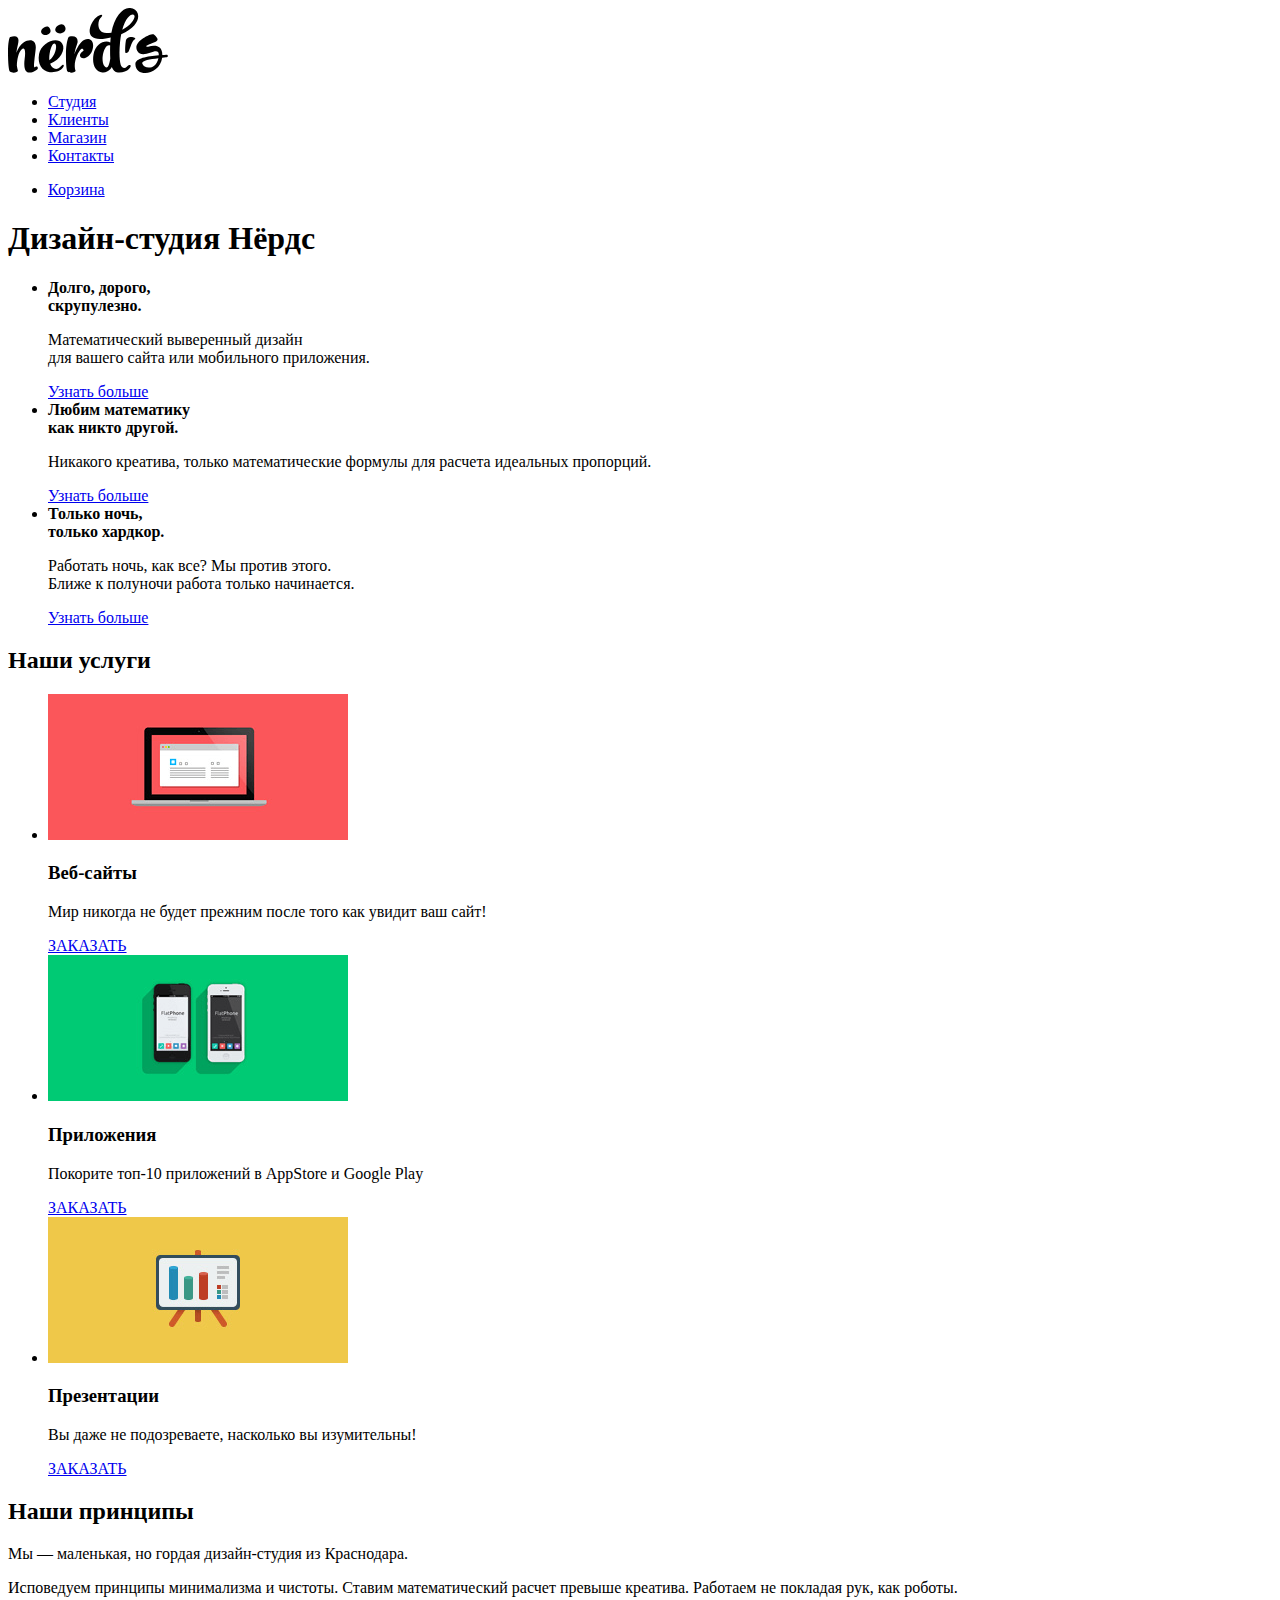
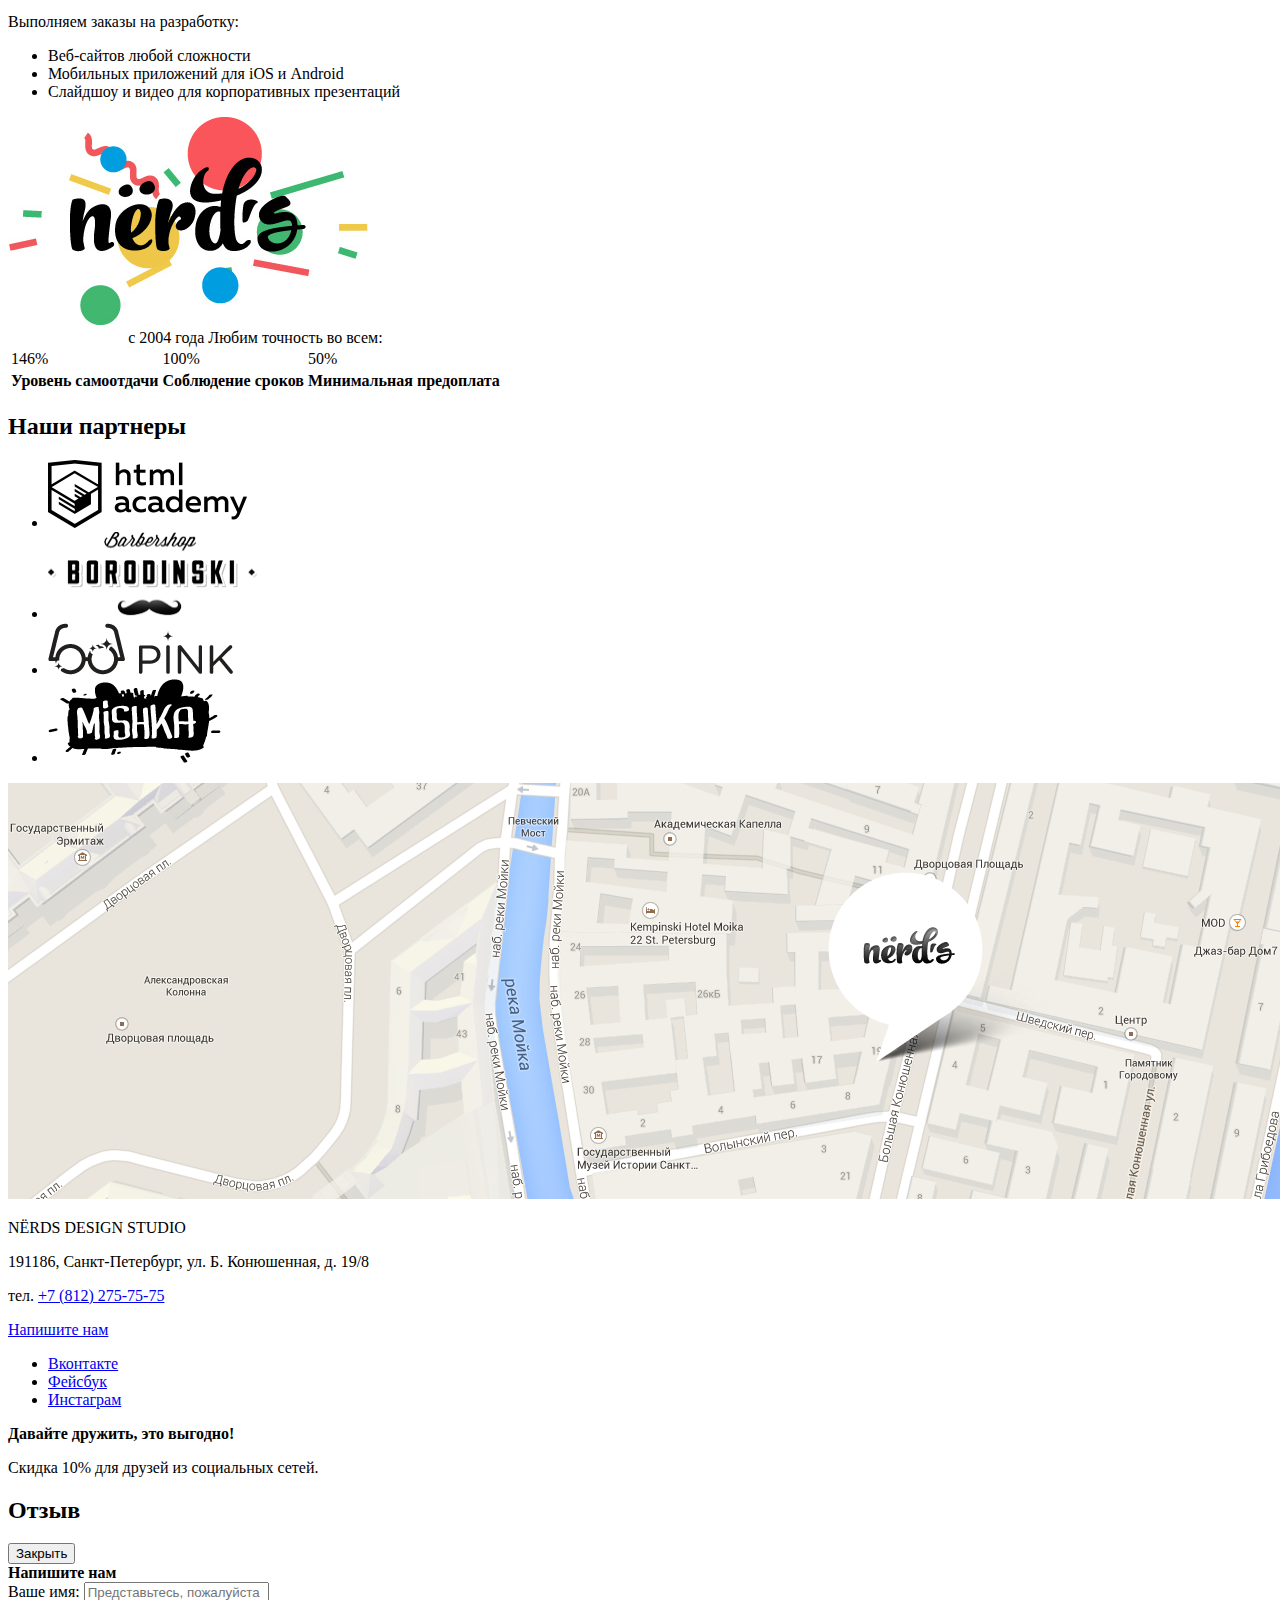
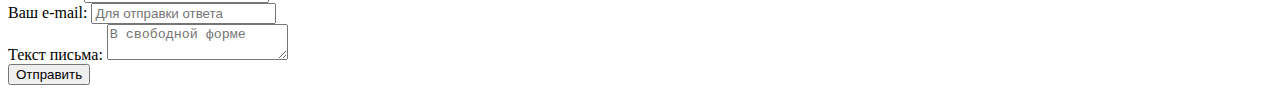
==== index.html @ c4c3f3b8 "Подготовка графики личного проекта" ====
<!DOCTYPE html>
<html lang="ru">
  <head>
    <meta charset="UTF-8">
    <title>HTML Academy: Нёрдс</title>
    <!-- <link href="https://fonts.googleapis.com/css?family=Roboto:400,500,700&amp;subset=cyrillic" rel="stylesheet">
    <link href="css/normalize.css" rel="stylesheet">
    <link href="css/style.css" rel="stylesheet"> -->
  </head>
  
  <body>
	
		<header class="main-header">
			<div class="container">
				<nav class="main-navigation">
					<a class="main-logo">
						<img class="main-logo__img" src="img/nerds-logo.svg" alt="Логотип Нёрдс" width="160" height="65">
					</a>
					<ul class="main-navigation__list">
						<li class="main-navigation__item">
							<a class="main-navigation__link" href="#">
								Студия
							</a>
						</li>
						<li class="main-navigation__item">
							<a class="main-navigation__link" href="#">
								Клиенты
							</a>
						</li>
						<li class="main-navigation__item">
							<a class="main-navigation__link" href="catalog.html">
								Магазин
							</a>
						</li>
						<li class="main-navigation__item">
							<a class="main-navigation__link" href="#">
								Контакты
							</a>
						</li>
					</ul>
					<ul class="cart">
						<li class="cart__item">
							<a class="cart__link" href="#">
								Корзина
							</a>
						</li>
					</ul>
				</nav>
				
				<section class="slider">
					<h1 class="visually-hidden">Дизайн-студия Нёрдс</h1>
					<!-- <input class="visually-hidden" type="radio" id="slider-1" name="toggle" checked>
					<input class="visually-hidden" type="radio" id="slider-2" name="toggle">
					<input class="visually-hidden" type="radio" id="slider-3" name="toggle">
					<div class="slider-controls">
						<label class="slider-controls__label slider-controls__label_1" for="slider-1">Слайдер1</label>
						<label class="slider-controls__label slider-controls__label_2" for="slider-2">Слайдер2</label>
						<label class="slider-controls__label slider-controls__label_3" for="slider-3">Слайдер3</label> -->
					</div>
					<ul class="slider-list">
						<li class="slider-list__item">
							<b class="slider-list__title">Долго, дорого,<br>скрупулезно.</b>
							<p class="slider-list__text">
								Математический выверенный дизайн<br>для вашего сайта или мобильного приложения.
							</p>
							<a class="slider-list__btn button" href="#">Узнать больше</a>
						</li>
						<li class="slider-list__item">
							<b class="slider-list__title">Любим математику<br> как никто другой.</b>
							<p class="slider-list__text">
								Никакого креатива, только математические формулы для расчета идеальных пропорций.
							</p>
							<a class="slider-list__btn button" href="#">Узнать больше</a>
						</li>
						<li class="slider-list__item">
							<b class="slider-list__title">Только ночь,<br>только хардкор.</b>
							<p class="slider-list__text">
								Работать ночь, как все? Мы против этого.<br>Ближе к полуночи работа только начинается.
							</p>
							<a class="slider-list__btn button" href="#">Узнать больше</a>
						</li>
					</ul>	
				</section>
			</div>
		</header>
		
		<main class="container">
		
			<section class="services">
				<h2 class="visually-hidden">Наши услуги</h2>
				<ul class="services-list">
					<li class="services-list__item">
						<img class="services-list__img" src="img/illustration-1.png" alt="Веб-сайты" width="300" height="146">
						<h3 class="services-list__title">Веб-сайты</h3>
						<p class="services-list__text">Мир никогда не будет прежним после того как увидит ваш сайт!</p>
						<a class="services-list__link services-list__link-red button" href="#">ЗАКАЗАТЬ</a>
					</li>
					<li class="services-list__item">
						<img class="services-list__img" src="img/illustration-2.png" alt="Веб-сайты" width="300" height="146">
						<h3 class="services-list__title">Приложения</h3>
						<p class="services-list__text">Покорите топ-10 приложений в AppStore и Google Play</p>
						<a class="services-list__link services-list__link-green button" href="#">ЗАКАЗАТЬ</a>
					</li>
					<li class="services-list__item">
						<img class="services-list__img" src="img/illustration-3.png" alt="Веб-сайты" width="300" height="146">
						<h3 class="services-list__title">Презентации</h3>
						<p class="services-list__text">Вы даже не подозреваете, насколько вы изумительны!</p>
						<a class="services-list__link services-list__link-yellow button" href="#">ЗАКАЗАТЬ</a>
					</li>
				</ul>
			</section>
			
			<section class="features">
				<h2 class="visually-hidden">Наши принципы</h2>
				<div class="features-description">
					<p class="features-description__title">Мы — маленькая, но гордая дизайн-студия из Краснодара.</p>
					<p class="features-description__text">
						Исповедуем принципы минимализма и чистоты. Ставим математический расчет превыше креатива. Работаем не покладая рук, как роботы.
					</p>
					<p class="features-description__subtitle">Выполняем заказы на разработку:</p>
					<ul class="features-description__list">
						<li class="features-description__item">
							Веб-сайтов любой сложности
						</li>
						<li class="features-description__item">
							Мобильных приложений для iOS и Android
						</li>
						<li class="features-description__item">
							Слайдшоу и видео для корпоративных презентаций
						</li>
					</ul>
				</div>
				<div class="features-numbers">
					<img class="features-numbers__img" src="img/nerds-illustration.png" alt="Логотип студии Нёрдс" width="360" height="208">
					<table class="features-numbers__table">
						<caption class="features-numbers__table-title">с 2004 года Любим точность во всем:</caption>
						<tr class="features-numbers__table-title-row1">
							<td class="features-numbers__table-title-cell-1">146<span>%</span></td>
							<td class="features-numbers__table-title-cell-1">100<span>%</span></td>
							<td class="features-numbers__table-title-cell-1">50<span>%</span></td>
						</tr>
						<tr class="features-numbers__table-title-row2">
							<th class="features-numbers__table-title-cell-2">Уровень самоотдачи</th>
							<th class="features-numbers__table-title-cell-2">Соблюдение сроков</th>
							<th class="features-numbers__table-title-cell-2">Минимальная предоплата</th>
						</tr>
					</table>
				</div>
			</section>
			
			<section class="partners">
				<h2 class="visually-hidden">Наши партнеры</h2>
				<ul class="partners__list">
					<li class="partners__item">
						<a class="partners__link" href="https://htmlacademy.ru/intensive/htmlcss" target="_blank">
							<img class="partners__img" src="img/logo-1.png" alt="Логотип HTML Academy" width="199" height="68">
						</a>
					</li>
					<li class="partners__item">
						<a class="partners__link" href="#">
							<img class="partners__img" src="img/logo-2.png" alt="Логотип Borodinski" width="209" height="87">
						</a>
					</li>
					<li class="partners__item">
						<a class="partners__link" href="#">
							<img class="partners__img" src="img/logo-3.png" alt="Логотип Pink" width="185" height="52">
						</a>
					</li>
					<li class="partners__item">
						<a class="partners__link" href="#">
							<img class="partners__img" src="img/logo-4.png" alt="Логотип Mishka" width="173" height="84">
						</a>
					</li>
				</ul>
			</section>
		
		</main>
		
		<footer class="main-footer">
			
		<!-- 	<iframe class="footer-map__iframe" src="https://www.google.com/maps/embed?pb=!1m18!1m12!1m3!1d1998.5989424123868!2d30.32089461588742!3d59.938796869048105!2m3!1f0!2f0!3f0!3m2!1i1024!2i768!4f13.1!3m3!1m2!1s0x4696310fca5ba729%3A0xea9c53d4493c879f!2z0JHQvtC70YzRiNCw0Y8g0JrQvtC90Y7RiNC10L3QvdCw0Y8g0YPQuy4sIDE5LCDQodCw0L3QutGCLdCf0LXRgtC10YDQsdGD0YDQsywgMTkxMTg2!5e0!3m2!1sru!2sru!4v1525682351732" frameborder="0" style="border:0" allowfullscreen></iframe> -->
			<div class="container">
				<div class="footer-map__block">
					<img class="footer-map__img" src="img/map.png" width="1440" height="416" alt="Карта">
					<div class="footer-map__contacts">
						<p class="footer-map__title">NЁRDS DESIGN STUDIO</p>
						<p class="footer-map__adress">191186, Санкт-Петербург, ул. Б. Конюшенная, д. 19/8</p>
						<p class="footer-map__tel">тел. 
							<a class="footer-map__tel-link" href="+7 (812) 275-75-75">+7 (812) 275-75-75</a>
						</p>
						<a class="footer-map__btn button" href="modal.html">Напишите нам</a>
					</div>
				</div>
				
				<div class="footer-social">
					<ul class="footer-social__list">
						<li class="footer-social__item">
							<a class="button footer-social__link footer-social__link-vk" href="#">
								<span class="visually-hidden">Вконтакте</span>
							</a>
						</li>
						<li class="footer-social__item">
							<a class="button footer-social__link footer-social__link-fb" href="#">
								<span class="visually-hidden">Фейсбук</span>
							</a>
						</li>
						<li class="footer-social__item">
							<a class="button footer-social__link footer-social__link-insta" href="#">
								<span class="visually-hidden">Инстаграм</span>
							</a>
						</li>
					</ul>
					<div class="footer-social__slogan">
						<b class="footer-social__title">Давайте дружить, это выгодно!</b>
						<p class="footer-social__text">Скидка 10% для друзей из социальных сетей.</p>
					</div>
				</div>
			</div>
			
		</footer>
		
		<section class="modal">
			<h2 class="visually-hidden">Отзыв</h2>
			<button class="modal-close" type="button"><span class="visually-hidden">Закрыть</span></button>
			<form class="modal-form" action="https://echo.htmlacademy.ru" method="post">
				<b class="modal-form__title">Напишите нам</b>
				<div class="modal-form__block">
					<div class="modal-form__block_name">
						<label for="name">Ваше имя:</label>
						<input type="text" name="name" id="name" placeholder="Представьтесь, пожалуйста">
					</div>
					<div class="modal-form__block_email">
						<label for="email">Ваш e-mail:</label>
						<input type="email" name="email" id="email" placeholder="Для отправки ответа">
					</div>
				</div>
				<div class="modal-form__block_feedback">
					<label for="feedback">Текст письма:</label>
					<textarea name="feedback" id="feedback" placeholder="В свободной форме"></textarea>
				</div>
				<button class="button modal-form__block_btn" type="submit">Отправить</button>
			</form>
		</section>
		<!-- <script src="js/main.js"></script> -->
	</body>
</html>
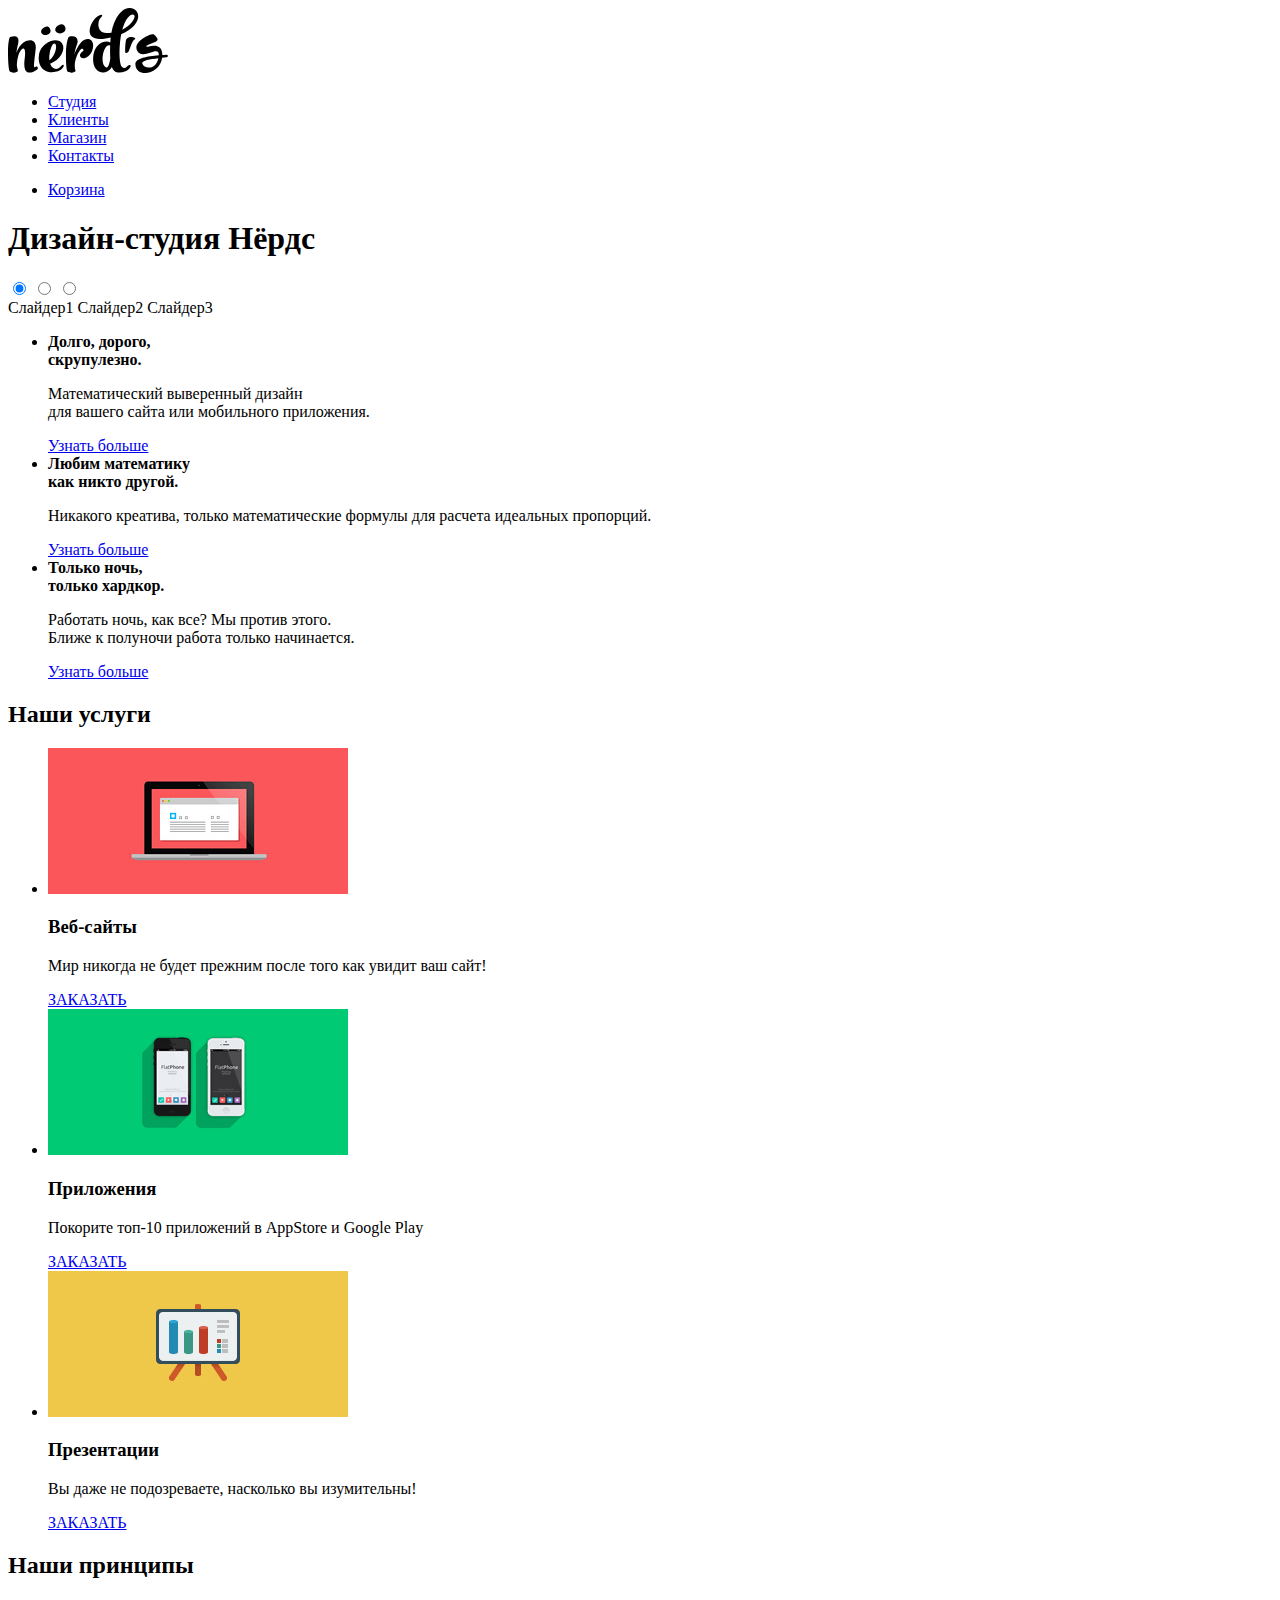
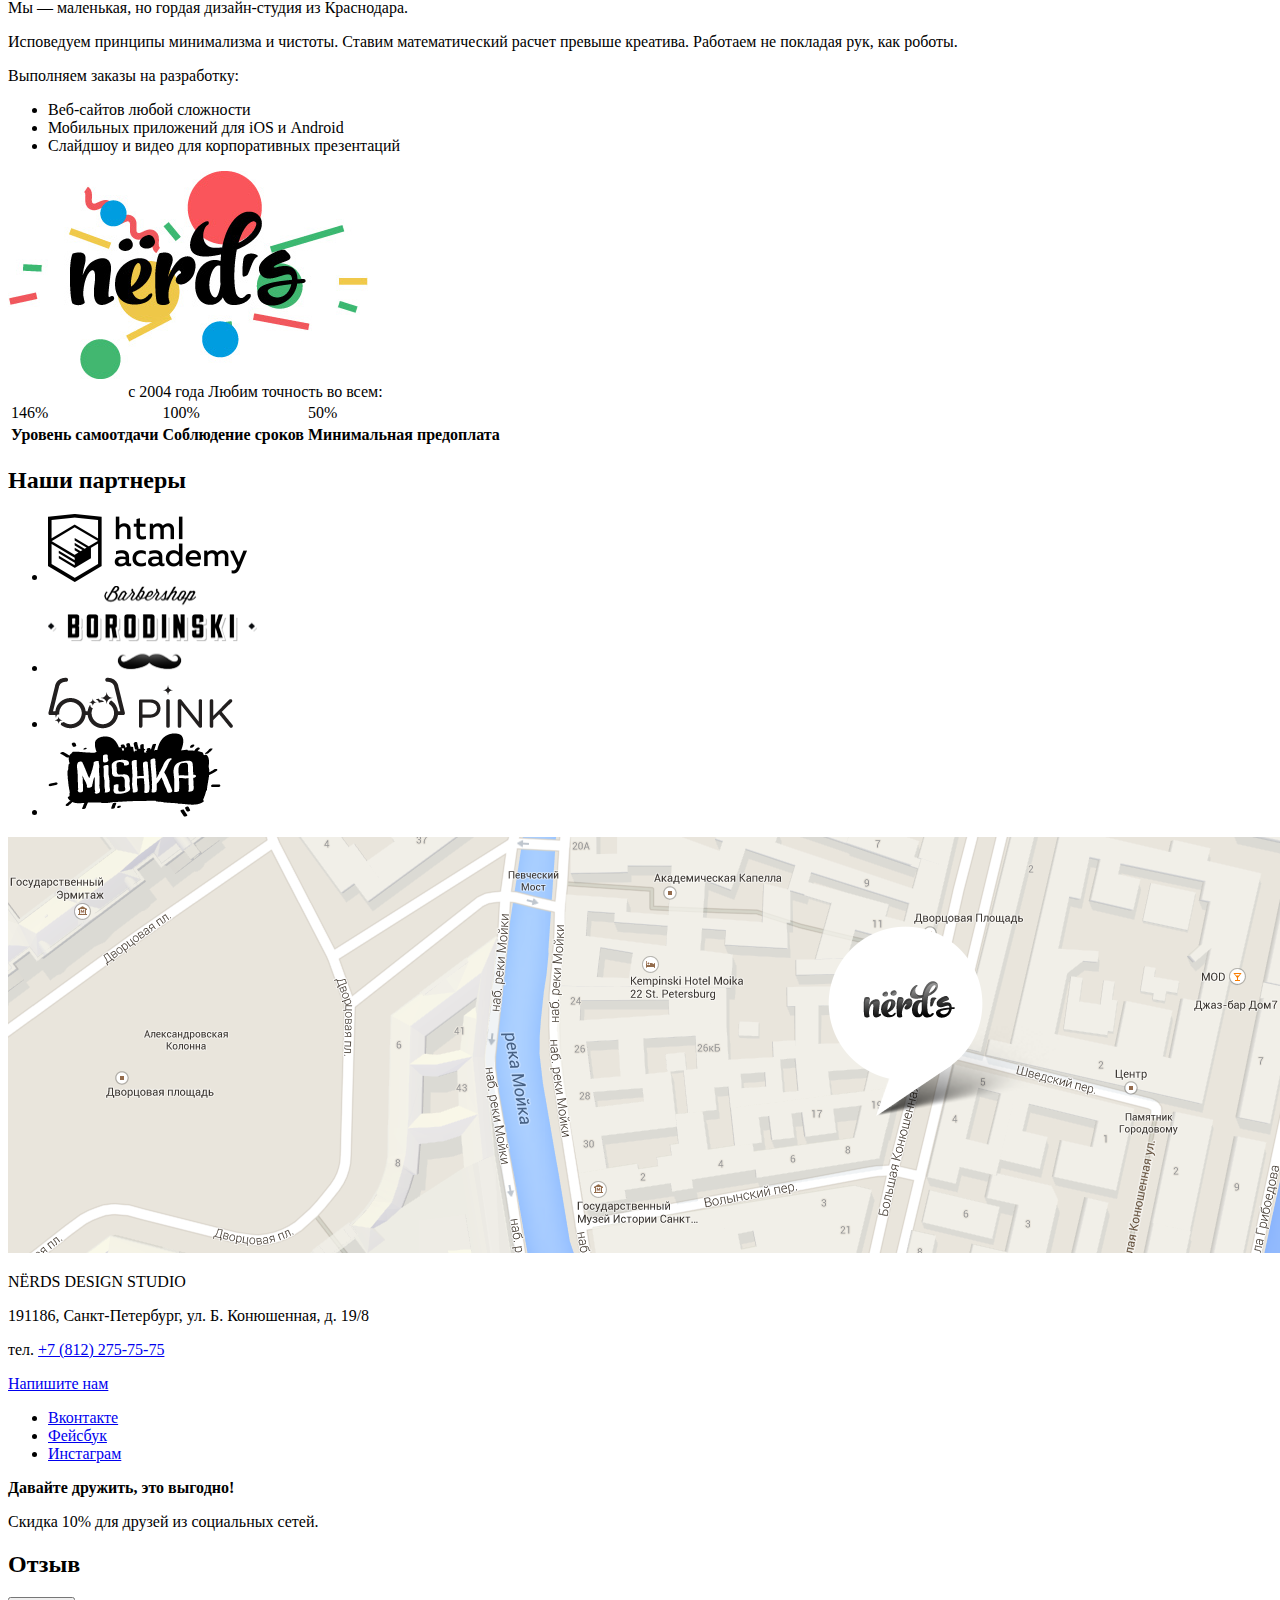
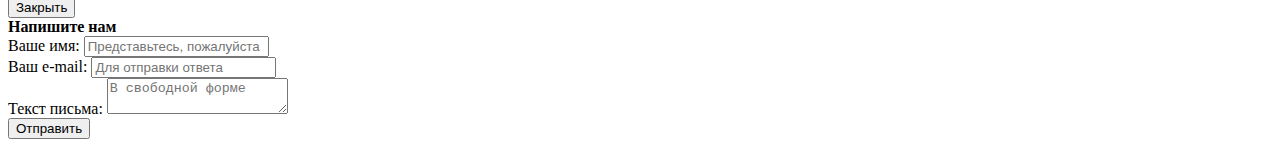
==== commit 331ddc73: "Завершаем разметку личного проекта" ====
--- a/index.html
+++ b/index.html
@@ -49,13 +49,13 @@
 				
 				<section class="slider">
 					<h1 class="visually-hidden">Дизайн-студия Нёрдс</h1>
-					<!-- <input class="visually-hidden" type="radio" id="slider-1" name="toggle" checked>
+					<input class="visually-hidden" type="radio" id="slider-1" name="toggle" checked>
 					<input class="visually-hidden" type="radio" id="slider-2" name="toggle">
 					<input class="visually-hidden" type="radio" id="slider-3" name="toggle">
 					<div class="slider-controls">
 						<label class="slider-controls__label slider-controls__label_1" for="slider-1">Слайдер1</label>
 						<label class="slider-controls__label slider-controls__label_2" for="slider-2">Слайдер2</label>
-						<label class="slider-controls__label slider-controls__label_3" for="slider-3">Слайдер3</label> -->
+						<label class="slider-controls__label slider-controls__label_3" for="slider-3">Слайдер3</label>
 					</div>
 					<ul class="slider-list">
 						<li class="slider-list__item">
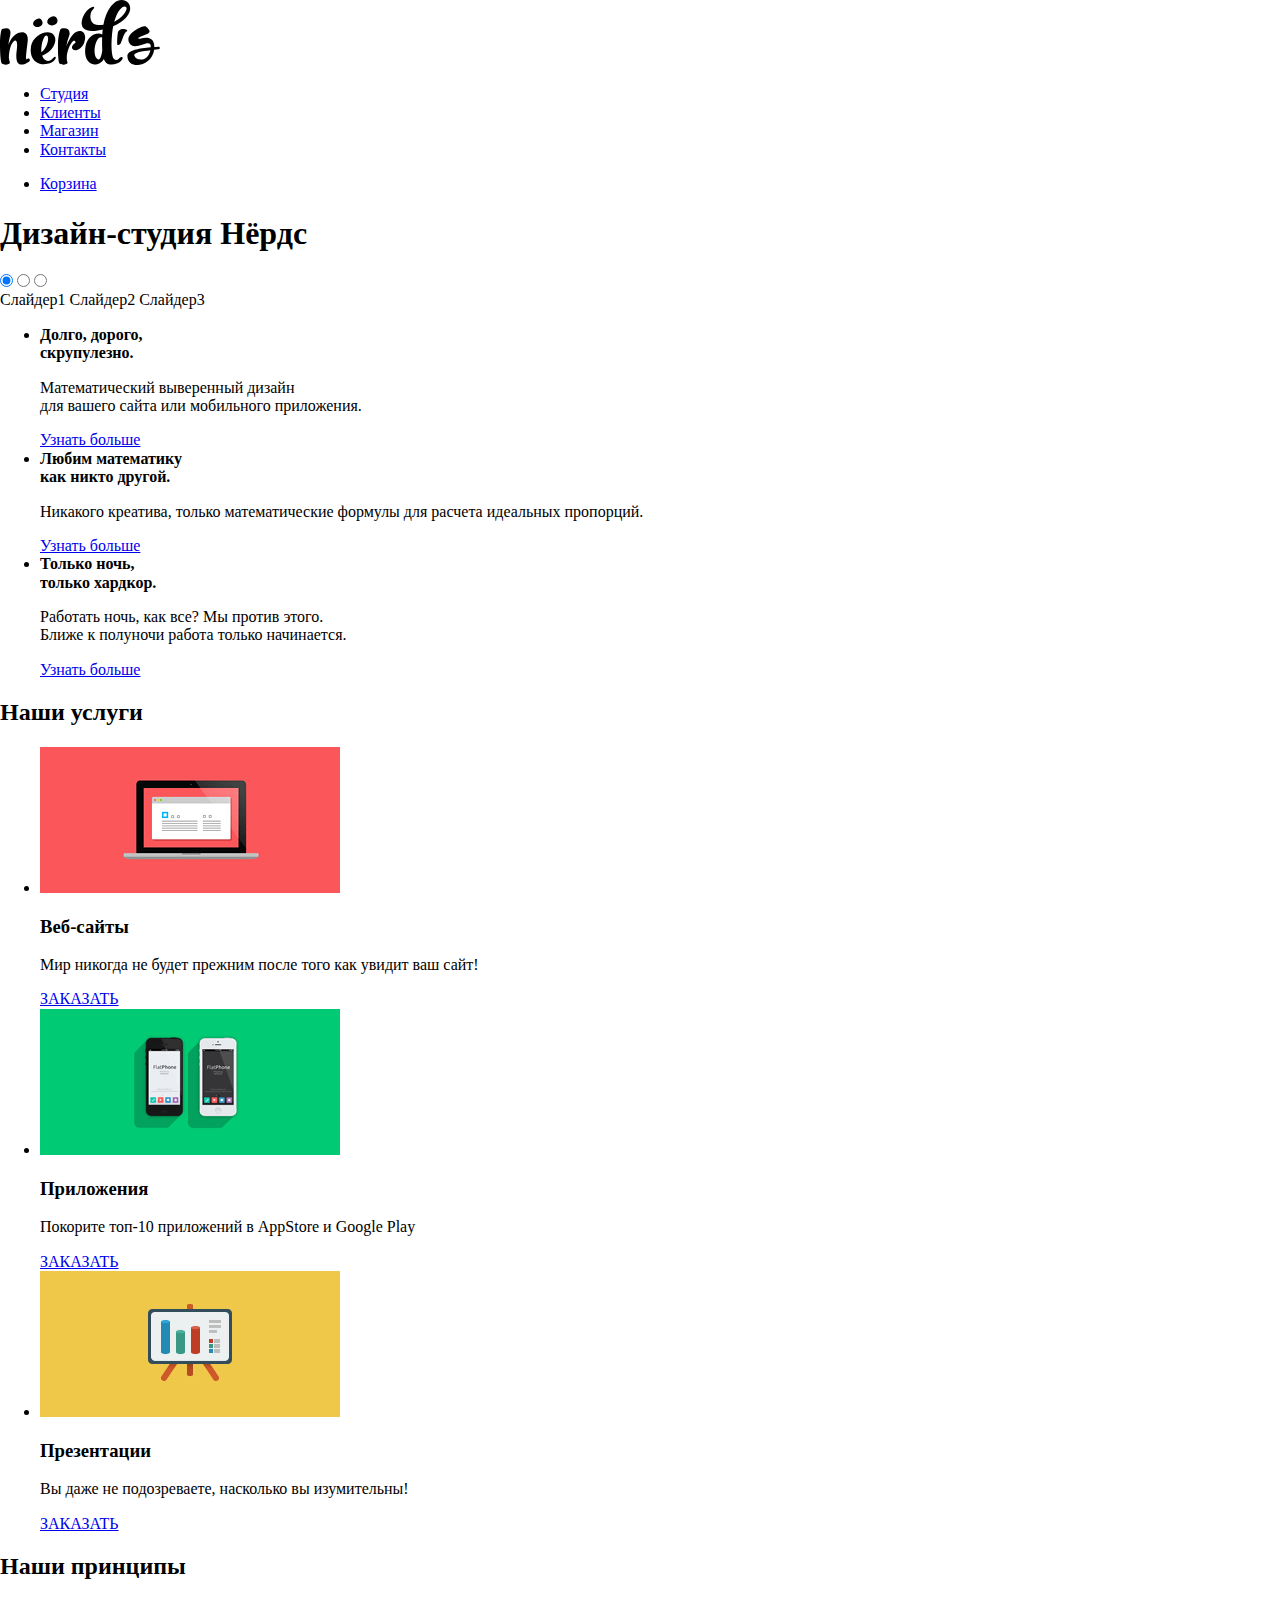
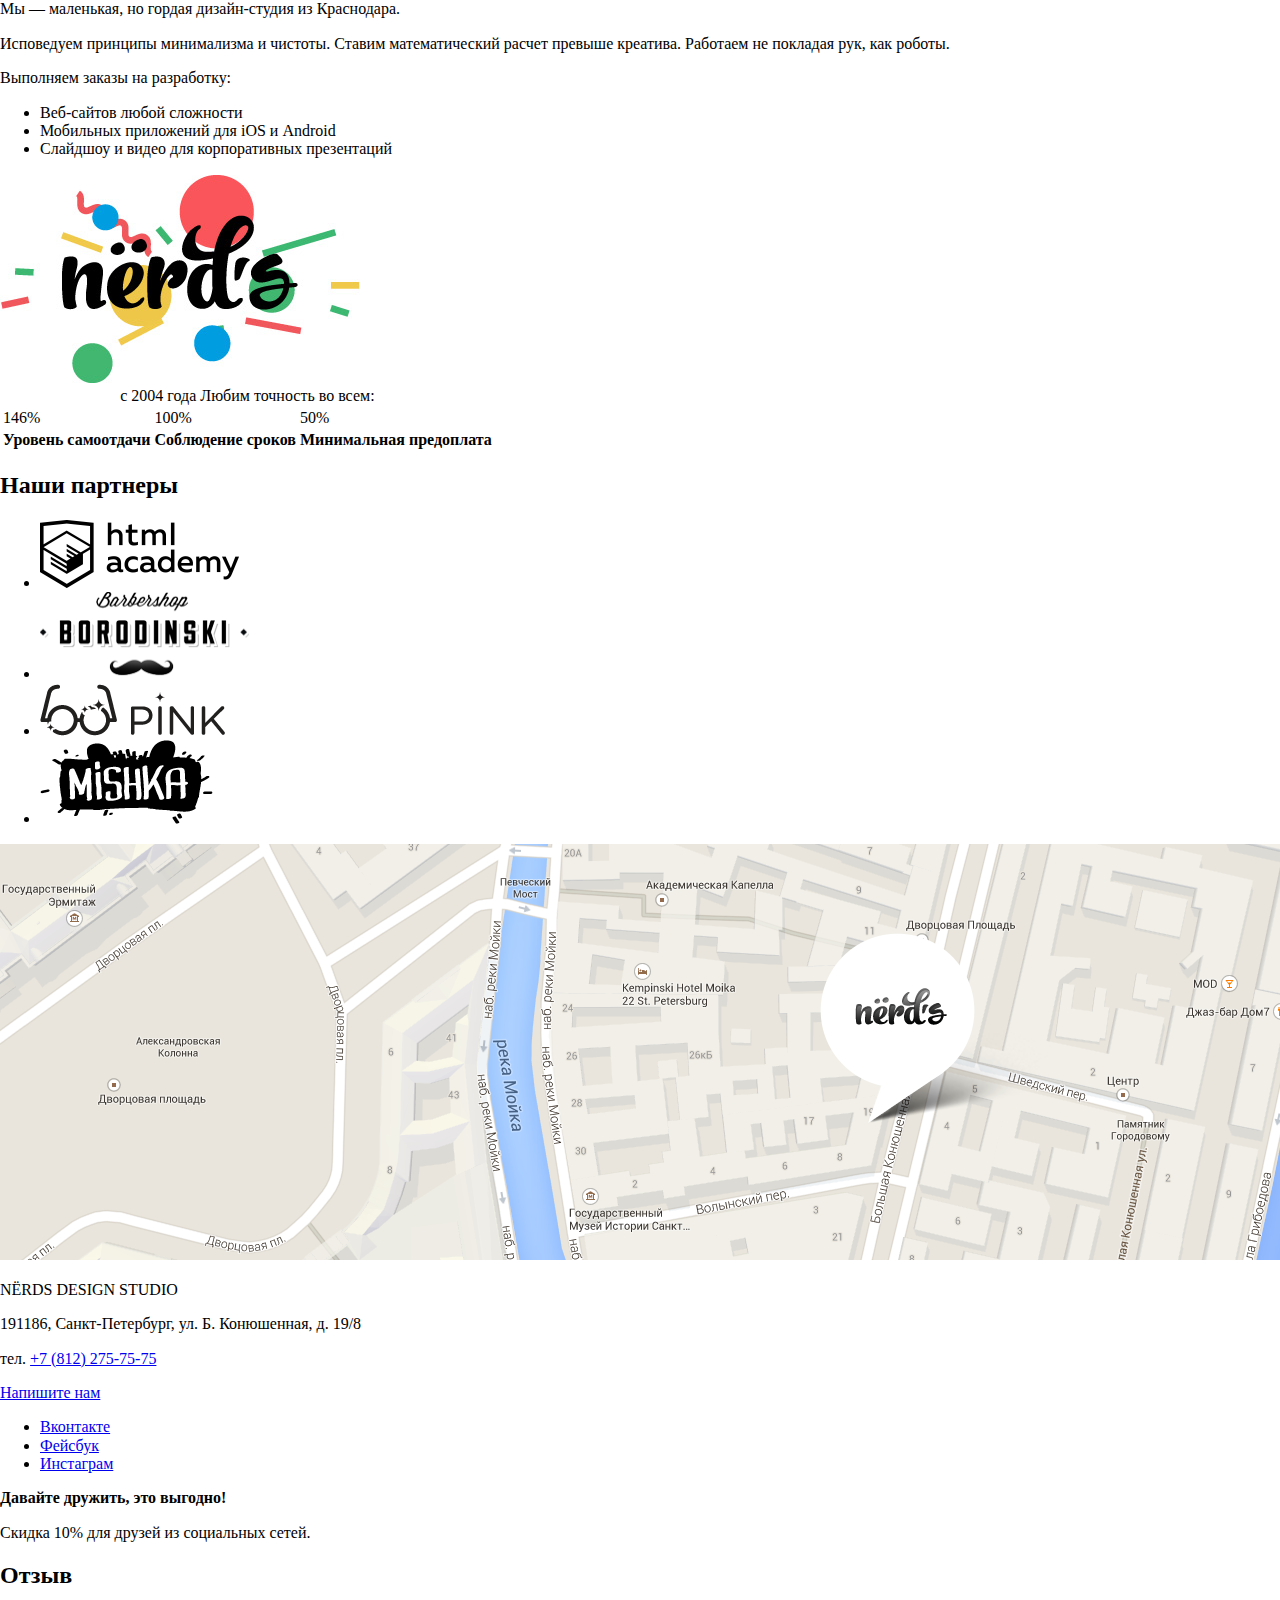
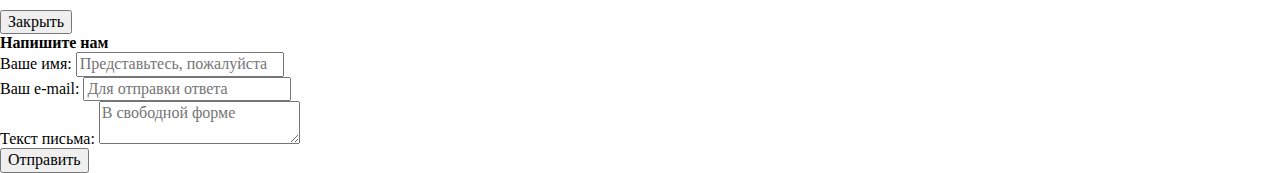
==== commit 979c4ba7: "Подключение normailze и шрифтов в index.html" ====
--- a/index.html
+++ b/index.html
@@ -3,9 +3,9 @@
   <head>
     <meta charset="UTF-8">
     <title>HTML Academy: Нёрдс</title>
-    <!-- <link href="https://fonts.googleapis.com/css?family=Roboto:400,500,700&amp;subset=cyrillic" rel="stylesheet">
+    <link href="https://fonts.googleapis.com/css?family=Roboto:400,500,700&amp;subset=cyrillic" rel="stylesheet">
     <link href="css/normalize.css" rel="stylesheet">
-    <link href="css/style.css" rel="stylesheet"> -->
+    <!-- <link href="css/style.css" rel="stylesheet"> -->
   </head>
   
   <body>
@@ -243,4 +243,4 @@
 		</section>
 		<!-- <script src="js/main.js"></script> -->
 	</body>
-</html>+</html>
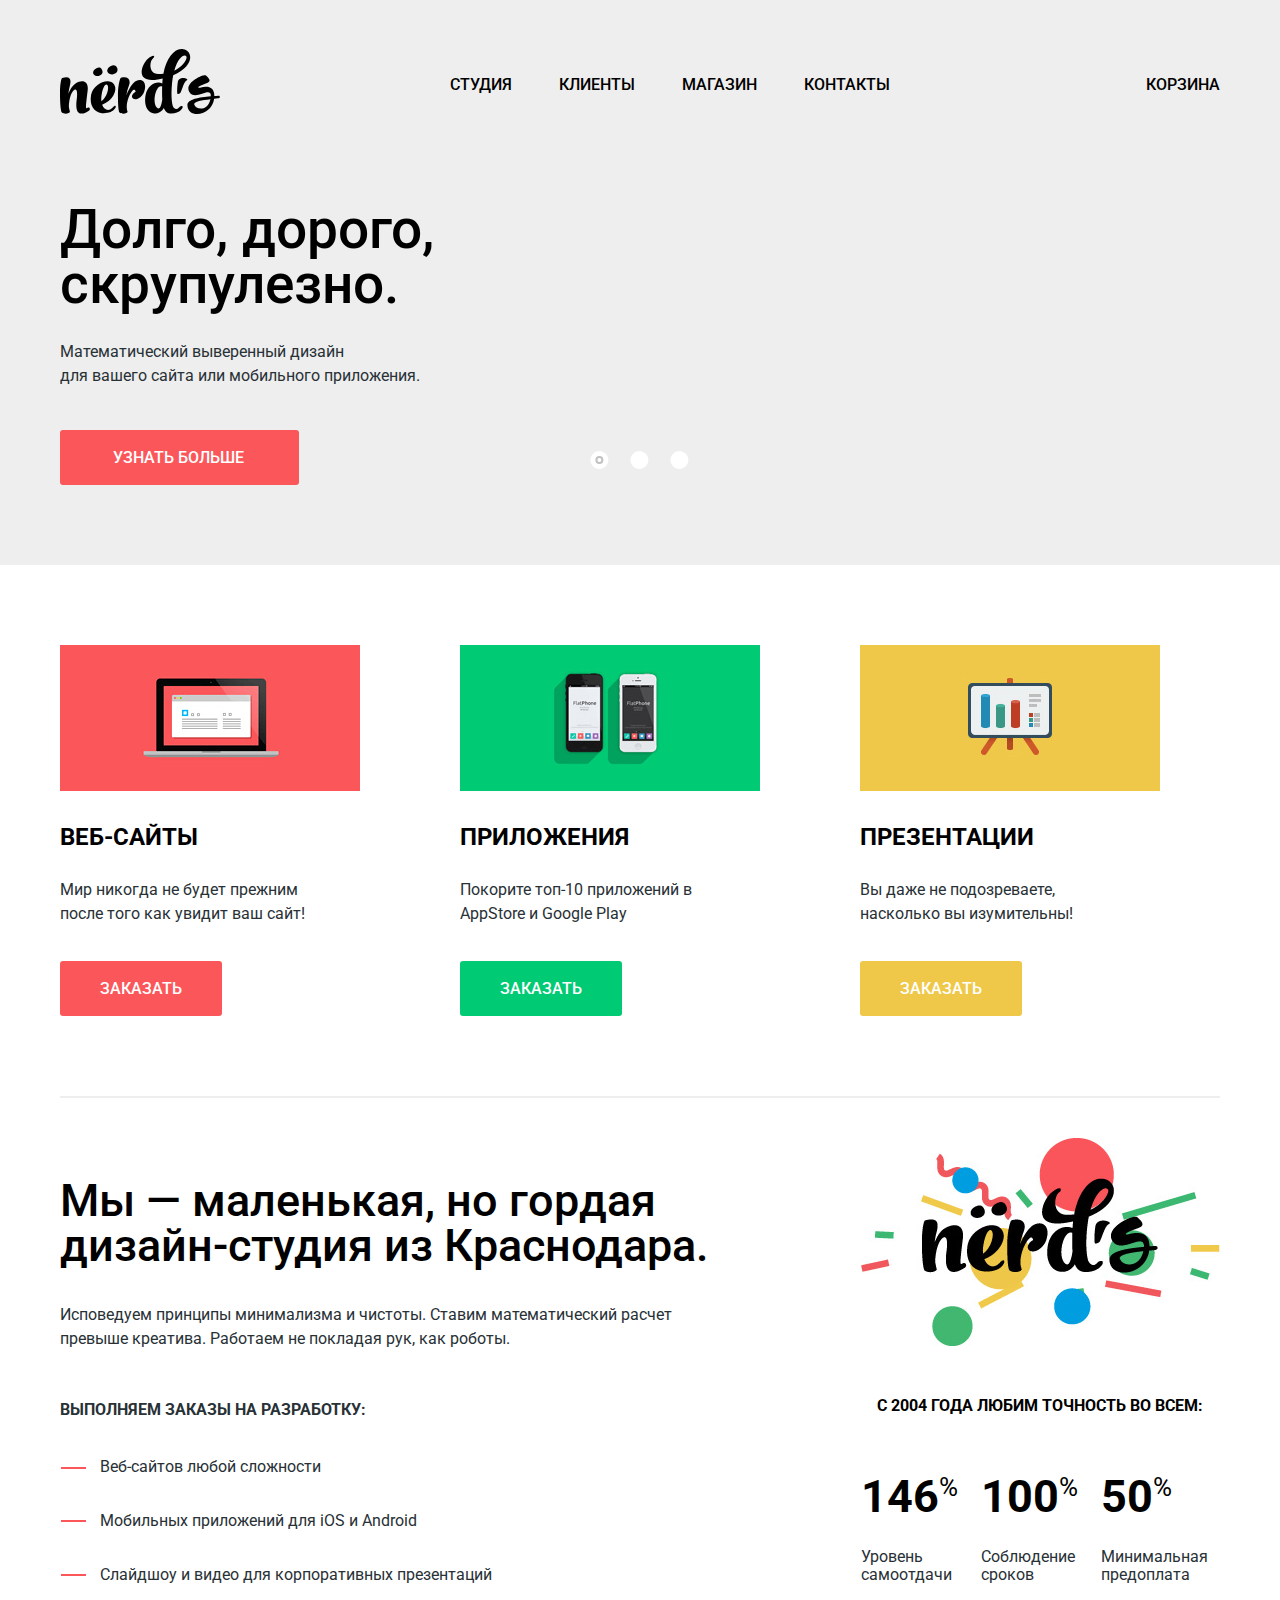
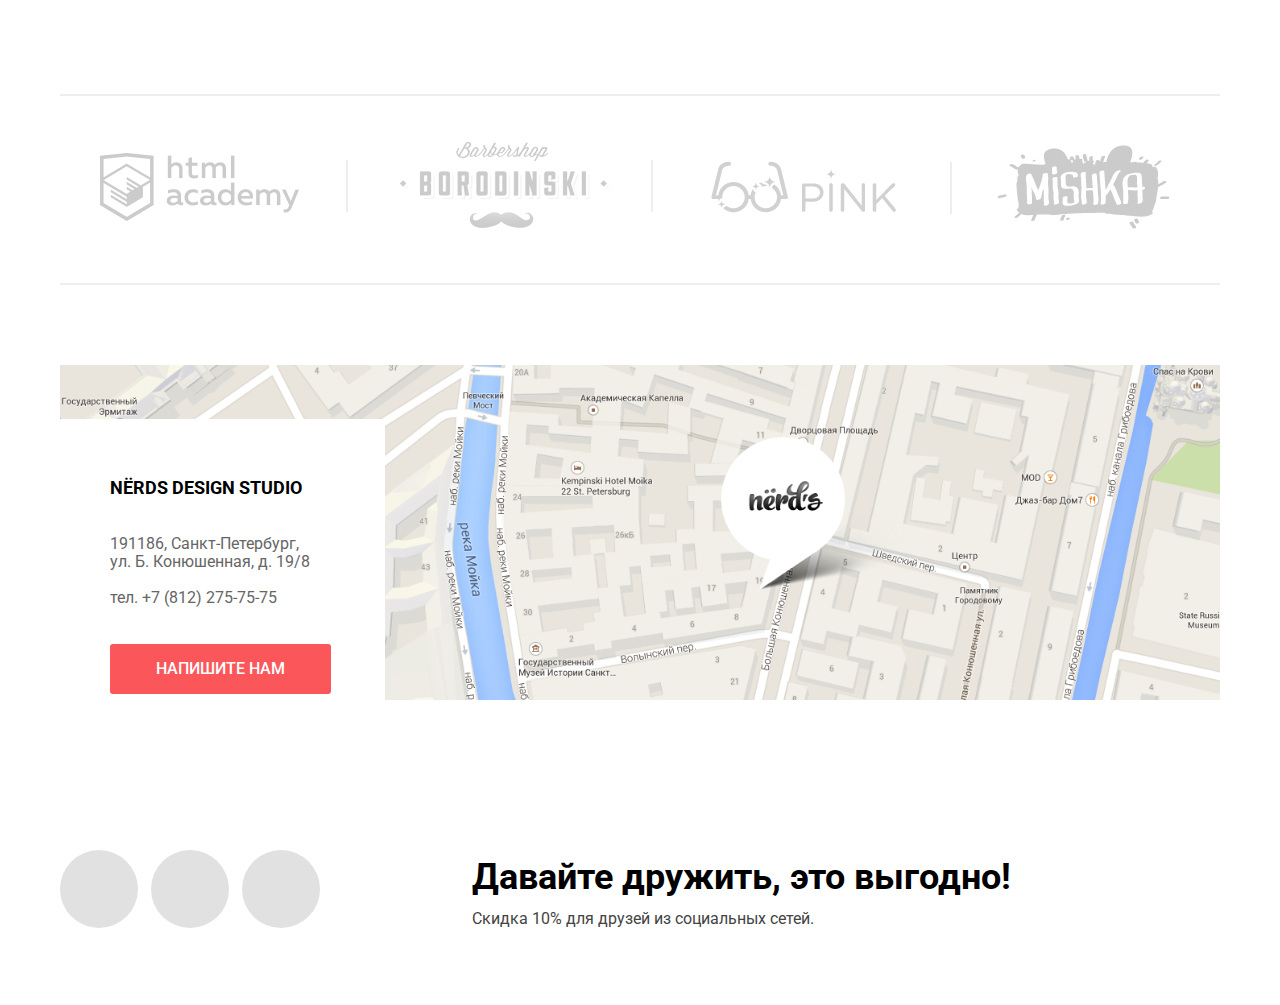
==== commit 51e85c0c: "Подключение style.css в index.html" ====
--- a/index.html
+++ b/index.html
@@ -5,7 +5,7 @@
     <title>HTML Academy: Нёрдс</title>
     <link href="https://fonts.googleapis.com/css?family=Roboto:400,500,700&amp;subset=cyrillic" rel="stylesheet">
     <link href="css/normalize.css" rel="stylesheet">
-    <!-- <link href="css/style.css" rel="stylesheet"> -->
+    <link href="css/style.css" rel="stylesheet">
   </head>
   
   <body>
--- a/css/style.css
+++ b/css/style.css
@@ -0,0 +1,1394 @@
+/*Общие стили*/
+html, body {
+  box-sizing: border-box;
+}
+
+body {
+  min-width: 1200px;
+  margin: 0;
+  padding: 0;
+	font-family: 'Roboto', Arial, sans-serif;
+  font-weight: 400;
+  font-size: 16px;
+  line-height: 24px;
+  color: #000000;
+	background-color: #ffffff;
+}
+
+a {
+  text-decoration: none;
+	cursor: pointer;
+}
+
+img {
+  max-width: 100%;
+  height: auto;
+}
+
+.button {
+	display: inline-block;
+	padding: 19px 40px 18px 40px;
+	color: #ffffff;
+	font-size: 16px;
+	font-weight: 500;
+	line-height: 18px;
+	text-transform: uppercase;
+	background-color: #fb565a;
+	border: none;
+  border-radius: 3px;
+}
+
+.visually-hidden:not(:focus):not(:active),
+input[type="checkbox"].visually-hidden,
+input[type="radio"].visually-hidden {
+  position: absolute;
+  width: 1px;
+  height: 1px;
+  margin: -1px;
+  border: 0;
+  padding: 0;
+  white-space: nowrap;
+  clip-path: inset(100%);
+  clip: rect(0 0 0 0);
+  overflow: hidden;
+}
+
+.container {
+	width: 1160px;
+	padding: 0 10px;
+	margin: 0 auto;
+}
+
+/*Header*/
+.main-header {
+	margin-bottom: 80px;
+	background-color: #eeeeee;
+}
+
+.main-logo:hover,
+.main-logo:focus {
+	opacity: 0.8;
+}
+
+.main-logo:active {
+	opacity: 0.3;
+}
+
+.main-navigation {
+	display: flex;
+	justify-content: space-between;
+	align-items: center;
+	padding-top: 49px;
+	margin: auto;
+}
+
+.main-navigation__list {
+	display: flex;
+	justify-content: space-between;
+	width: 440px;
+	padding: 0;
+}
+
+.main-navigation__item {
+	margin-right: 47px;
+	list-style: none;
+}
+
+.main-navigation__link,
+.cart__link {
+	font-weight: 500;
+	line-height: 30px;
+	color: #000000;
+	text-transform: uppercase;
+}
+
+.cart {
+	position: relative;
+	padding-left: 26px;
+	list-style: none;
+}
+
+.cart::before {
+	content: '';
+	position: absolute;
+	top: 8px;
+  left: -16px;
+  width: 15px;
+  height: 15px;
+	background-image: url("../img/icon-cart.svg");
+	background-repeat: no-repeat;
+  background-position: 0 0;
+}
+
+.main-navigation__link:focus,
+.main-navigation__link:hover,
+.cart__link:focus,
+.cart__link:hover {
+	color: #fb565a;
+}
+
+.main-navigation__link:active,
+.cart__link:active {
+	color: #000000;
+	opacity: 0.3;
+}
+
+.slider {
+	position: relative;
+}
+
+.slider-controls {
+	position: absolute;
+	left: 50%;
+	bottom: 108px;
+	width: 160px;
+	height: 18px;
+	font-size: 0;
+	text-align: center;
+	transform: translateX(-51%);
+	z-index: 10;
+}
+
+.slider-controls label {
+	position: relative;
+	display: inline-block;
+	padding: 11px;
+	width: 18px;
+	height: 18px;
+	border-radius: 50%;
+	cursor: pointer;
+}
+
+.slider-controls label::after {
+	content: '';
+	position: absolute;
+	top: 12px;
+	left: 12px;
+	width: 18px;
+	height: 18px;
+	background-color: #ffffff;
+	border-radius: 50%;
+	z-index: 1;
+}
+
+.slider-list {
+	padding: 0;
+	margin: 0;
+	list-style: none;
+}
+
+.slider-list__item {
+	display: none;
+	padding: 81px 0 80px 0;
+}
+
+.slider-list__item:nth-child(1) {
+	background: #eeeeee url("../img/slide-1.png") no-repeat 92% 30px;
+}
+
+.slider-list__item:nth-child(2) {
+	background: #eeeeee url("../img/slide-2.png") no-repeat 100% 13px;
+}
+
+.slider-list__item:nth-child(3) {
+	background: #eeeeee url("../img/slide-3.png") no-repeat 100% 33px;
+}
+
+#slider-1:checked~.slider-list .slider-list__item:nth-child(1) {
+	display: block;
+}
+
+#slider-2:checked~.slider-list .slider-list__item:nth-child(2) {
+	display: block;
+}
+
+#slider-3:checked~.slider-list .slider-list__item:nth-child(3) {
+	display: block;
+}
+
+#slider-1:checked~.slider-controls .slider-controls__label_1::before,
+#slider-2:checked~.slider-controls .slider-controls__label_2::before,
+#slider-3:checked~.slider-controls .slider-controls__label_3::before {
+	content: '';
+	position: absolute;
+	top: 52%;
+	left: 52%;
+	margin: -4px;
+	width: 4px;
+	height: 4px;
+	background-color: inherit;
+	border: 2px solid #c1c1c1;
+	border-radius: 50%;
+	z-index: 2;
+}
+
+.slider-list__title {
+	display: block;
+	margin: 0;
+	margin-bottom: 28px;
+	max-width: 600px;
+	font-size: 55px;
+	line-height: 55px;
+	font-weight: 500;
+}
+
+.slider-list__text {
+	margin: 0;
+	margin-bottom: 42px;
+	max-width: 430px;
+	color: #283136;
+	line-height: 24px;
+}
+
+.slider-list__btn {
+	display: inline-block;
+	padding-left: 53px;
+	padding-right: 55px;
+}
+
+.slider-list__btn:hover,
+.slider-list__btn:focus {
+	background-color: #e74246;
+}
+
+.slider-list__btn:active {
+	color: rgba(255, 255, 255, 0.3);
+	background-color: #d7373b;
+	box-shadow: inset 0 3px rgba(0, 0, 0, 0.1);
+}
+
+.services {
+	margin-bottom: 80px;
+}
+
+.services-list {
+	display: flex;
+	justify-content: space-between;
+	padding: 0;
+	list-style: none;
+}
+
+.services-list__item {
+	width: 300px;
+}
+
+.services-list__item:nth-child(3) {
+	margin-right: 60px;
+}
+
+.services-list__title {
+	margin-bottom: 26px;
+	font-size: 24px;
+	font-weight: 700;
+	line-height: 30px;
+	text-transform: uppercase;
+}
+
+.services-list__text {
+	margin-bottom: 35px;
+	width: 260px;
+	color: #283136;
+}
+
+.services-list__link-red:focus,
+.services-list__link-red:hover {
+	background-color: #e74246;
+}
+
+.services-list__link-red:active {
+	color: rgba(255, 255, 255, 0.3);
+	box-shadow: inset 0 3px 0 rgba(0, 1, 1, 0.1);
+	background-color: #d7373b;
+}
+
+.services-list__link-green {
+	background-color: #00ca74;
+}
+
+.services-list__link-green:focus,
+.services-list__link-green:hover {
+	background-color: #00bc6c;
+}
+
+.services-list__link-green:active {
+	color: rgba(255, 255, 255, 0.3);
+	box-shadow: inset 0 3px 0 rgba(0, 1, 1, 0.1);
+	background-color: #00aa62;
+}
+
+.services-list__link-yellow {
+	background-color: #efc84a;
+}
+
+.services-list__link-yellow:focus,
+.services-list__link-yellow:hover {
+	background-color: #eab534;
+}
+
+.services-list__link-yellow:active {
+	color: rgba(255, 255, 255, 0.3);
+	box-shadow: inset 0 3px 0 rgba(0, 1, 1, 0.1);
+	background-color: #e5a722;
+}
+
+.features {
+	display: flex;
+	justify-content: space-between;
+	margin-bottom: 77px;
+	border-top: 2px solid #eeeeee;
+}
+
+.features-description {
+	padding-top: 80px;
+	width: 670px;
+}
+
+.features-description__title {
+	margin: 0;
+	margin-bottom: 35px;
+	color: #000000;
+	font-size: 45px;
+	font-weight: 500;
+	line-height: 45px;
+}
+
+.features-description__text {
+	margin: 0;
+	margin-bottom: 47px;
+	color: #283136;
+}
+
+.features-description__subtitle {
+	margin: 0;
+	margin-bottom: 33px;
+	color: #283136;
+	font-weight: 700;
+	text-transform: uppercase;
+}
+
+.features-description__list {
+	position: relative;
+	margin: 0;
+	list-style: none;
+}
+
+.features-description__item {
+  padding-bottom: 30px;
+	color: #283136;
+}
+
+.features-description__item:nth-child(1)::before {
+	content: '';
+	position: absolute;
+	top: 12px;
+  left: 1px;
+	width: 25px;
+  height: 2px;
+  background-color: #fb565a;
+}
+
+.features-description__item:nth-child(2)::before {
+	content: '';
+	position: absolute;
+	top: 65px;
+  left: 1px;
+	width: 25px;
+  height: 2px;
+  background-color: #fb565a;
+}
+
+.features-description__item:nth-child(3)::before {
+	content: '';
+	position: absolute;
+	top: 119px;
+  left: 1px;
+	width: 25px;
+  height: 2px;
+  background-color: #fb565a;
+}
+
+.features-numbers {
+	padding-top: 40px;
+	width: 360px;
+}
+
+.features-numbers__img {
+	margin-bottom: 41px;
+}
+
+.features-numbers__table {
+	border-collapse: collapse;
+}
+
+.features-numbers__table-title {
+	margin-bottom: 49px;
+	font-weight: 700;
+	text-transform: uppercase;
+}
+
+.features-numbers__table-title-row1 {
+	font-size: 45px;
+	font-weight: 700;
+	line-height: 10.06px;
+	text-align: left;
+}
+
+.features-numbers__table-title-cell-1 {
+	padding-bottom: 45px;
+	padding-top: 15px;
+	width: 33%;
+	text-align: left;
+}
+
+.features-numbers__table-title-row1 span {
+	font-weight: 400;
+	font-size: 26px;
+	vertical-align: super;
+}
+
+.features-numbers__table-title-cell-2 {
+	color: #283136;
+	font-size: 16px;
+	font-weight: 400;
+	line-height: 18px;
+	text-align: left;
+}
+
+.partners {
+	margin-bottom: 80px;
+	border-top: 2px solid #eeeeee;
+	border-bottom: 2px solid #eeeeee;
+}
+
+.partners__list {
+	display: flex;
+	justify-content: space-between;
+	align-items: center;
+	margin: 0;
+	padding: 46px 50px 44px 40px;
+	list-style: none;
+}
+
+.partners__item {
+	position: relative;
+}
+
+.partners__item:nth-child(1):after {
+	content: '';
+	position: absolute;
+	top: 7px;
+	right: -49px;
+	width: 2px;
+	height: 52px;
+	background-color: #eeeeee;
+}
+
+.partners__item:nth-child(2):after {
+	content: '';
+	position: absolute;
+	top: 18px;
+	right: -44px;
+	width: 2px;
+	height: 52px;
+	background-color: #eeeeee;
+}
+
+.partners__item:nth-child(3):after {
+	content: '';
+	position: absolute;
+	top: 1px;
+	right: -56px;
+	width: 2px;
+	height: 52px;
+	background-color: #eeeeee;
+}
+
+.partners__img {
+	opacity: 0.2;
+}
+
+.partners__img:focus,
+.partners__img:hover {
+	opacity: 1;
+}
+
+.partners__img:active {
+	opacity: 0.1;
+}
+
+.main-footer {
+	margin-bottom: 70px;
+}
+
+.footer-map__block {
+	position: relative;
+	margin: 0 auto;
+	margin-bottom: 69px;
+	width: 100%;
+	height: 416px;
+}
+
+.footer-map__iframe {
+	position: absolute;
+	width: 100%;
+	height: 416px;
+	frameborder: 0; 
+	z-index: 2;
+}
+
+.footer-map__img {
+	position: absolute;
+	top: 0;
+	left: 0;
+	z-index: 1;
+}
+
+.footer-map__contacts {
+	position: absolute;
+	margin-top: 54px;
+	padding: 54px 50px 47px 50px;
+	width: 225px;
+	max-height: 210px;
+	background-color: #ffffff;
+	z-index: 3;
+}
+
+.footer-map__title {
+	margin: 0;
+	margin-bottom: 32px;
+	font-size: 18px;
+	font-weight: 700;
+	line-height: 30px;
+	text-transform: uppercase;
+}
+
+.footer-map__adress {
+	margin: 0;
+	margin-bottom: 18px;
+	width: 210px;
+	color: #666666;
+	line-height: 18px;
+}
+
+.footer-map__tel,
+.footer-map__tel-link {
+	margin: 0;
+	margin-bottom: 37px;
+	color: #666666;
+	line-height: 18px;
+}
+
+.footer-map__btn {
+	padding: 16px 46px;
+}
+
+.footer-map__btn:focus,
+.footer-map__btn:hover {
+	background-color: #e74246;
+}
+
+.footer-map__btn:active {
+	color: rgba(255, 255, 255, 0.3);
+	box-shadow: inset 0 3px 0 rgba(0, 1, 1, 0.1);
+	background-color: #d7373b;
+}
+
+.footer-social {
+	display: flex;
+}
+
+.footer-social__list {
+	display: flex;
+	justify-content: space-between;
+	margin: 0;
+	margin-right: 139px;
+	padding: 0;
+	list-style: none;
+}
+
+.footer-social__item {
+	position: relative;
+	margin-right: 13px;
+}
+
+.footer-social__link {
+	margin: auto;
+	padding: 0;
+	width: 78px;
+	height: 78px;
+	background-color: #e1e1e1;
+	border-radius: 50%;
+}
+
+.footer-social__link:focus,
+.footer-social__link:hover {
+	background-color: #e74246;
+}
+
+.footer-social__link:active {
+	background-color: #d7373b;
+}
+
+.footer-social__link-vk::before {
+	content: '';
+	position: absolute;
+	width: 26px;
+	height: 15px;
+	left: 25px;
+	bottom: 37px;
+	background: url("../img/icon-vk.svg") no-repeat;
+}
+
+.footer-social__link-fb::before {
+	content: '';
+	position: absolute;
+	width: 12px;
+	height: 22px;
+	left: 33px;
+	bottom: 35px;
+	background: url("../img/icon-fb.svg") no-repeat;
+}
+
+.footer-social__link-insta::before {
+	content: '';
+	position: absolute;
+	width: 21px;
+	height: 21px;
+	left: 29px;
+	bottom: 35px;
+	background: url("../img/icon-insta.svg") no-repeat;
+}
+
+.footer-social__link-vk:active::before,
+.footer-social__link-fb:active::before,
+.footer-social__link-insta:active::before{
+	opacity: 0.3;
+}
+
+.footer-social__slogan {
+	margin-top: 9px;
+}
+
+.footer-social__title {
+	font-size: 36px;
+	font-weight: 700;
+	line-height: 36px;
+}
+
+.footer-social__text {
+	margin: 0;
+	margin-top: 12px;
+	color: #444444;
+	line-height: 22px;
+}
+
+/*Модальное окно*/
+
+@keyframes bounce {
+	0% {
+		transform: translateY(-2000px);
+	}
+	70% {
+		transform: translateY(30px);
+	}
+	90% {
+		transform: translateY(-10px);
+	}
+	100% {
+		transform: translateY(0);
+	}
+}
+
+@keyframes shake {
+	0%,
+	100% {
+		transform: translateX(0);
+	}
+	10%,
+	30%,
+	50%,
+	70%,
+	90% {
+		transform: translateX(-10px);
+	}
+	20%,
+	40%,
+	60%,
+	80% {
+		transform: translateX(10px);
+	}
+}
+
+.modal {
+	position: fixed;
+	display: none;
+	top: 120px;
+	left: 50%;
+	margin-left: -480px;
+	padding: 73px 100px 84px 100px;
+	width: 760px;
+	background-color: #ffffff;
+	box-shadow: 0 20px 40px rgba(0, 1, 1, 0.75);
+	z-index: 1000;
+}
+
+.modal-show {
+	display: block;
+	animation: bounce 0.6s;
+}
+
+.modal-error {
+	animation: shake 0.6s;
+}
+
+.modal-close {
+	position: absolute;
+	top: 78px;
+	right: 90px;
+	width: 21px;
+	height: 21px;
+	background-color: #ffffff;
+	border: none;
+	cursor: pointer;
+}
+
+.modal-close::before {
+	content: '';
+	position: absolute;
+	top: 0;
+	left: 0;
+	width: 21px;
+	height: 21px;
+	background: url("../img/close-cross.svg") no-repeat;
+	opacity: 0.3;
+}
+
+.modal-close:focus::before,
+.modal-close:hover::before {
+	opacity: 1;
+}
+
+.modal-close:active::before {
+	opacity: 0.1;
+}
+
+.modal-form__title {
+	display: inline-block;
+	margin-bottom: 38px;
+	font-size: 45px;
+	font-weight: 500;
+	line-height: 45px;
+}
+
+.modal-form__block {
+	display: flex;
+	justify-content: space-between;
+	flex-wrap: wrap;
+	margin-bottom: 36px;
+}
+
+.modal-form__block_name {
+	width: 360px;
+}
+
+.modal-form__block_email {
+	width: 360px;
+}
+
+.modal-form label {
+	display: inline-block;
+	margin-bottom: 12px;
+	vertical-align: middle;
+	font-weight: 700;
+	line-height: 18px;
+}
+
+.modal-form__block_name input,
+.modal-form__block_email input {
+	box-sizing: border-box;
+	width: 360px;
+	height: 50px;
+	padding-left: 16px;
+	color: #444444;
+	border: 2px solid #d7dcde;
+	border-radius: 3px;
+	outline: none;
+}
+
+.modal-form__block_feedback {
+	margin-bottom: 38px;
+}
+
+.modal-form__block_feedback textarea {
+	box-sizing: border-box;
+	padding-left: 16px;
+	padding-top: 14px;
+	width: 760px;
+	height: 117px;
+	color: #444444;
+	border: 2px solid #d7dcde;
+	border-radius: 3px;
+	outline: none;
+}
+
+.modal-form__block_name input:hover,
+.modal-form__block_email input:hover,
+.modal-form__block_feedback textarea:hover {
+	border-color: #b4b9bb;
+}
+
+.modal-form__block_name input:focus,
+.modal-form__block_email input:focus,
+.modal-form__block_feedback textarea:focus {
+	color: #444444;
+	border-color: #000000;
+}
+
+.modal-form__block_name input:invalid,
+.modal-form__block_email input:invalid,
+.modal-form__block_feedback textarea:invalid {
+	color: #e74246;
+	border-color: #e74246;
+}
+
+.modal-form__block_btn {
+	padding-left: 82px;
+	padding-right: 84px;
+	font-family: 'Roboto', Arial, sans-serif;
+	font-size: 16px;
+	line-height: 18px;
+}
+
+.modal-form__block_btn:focus,
+.modal-form__block_btn:hover {
+	background-color: #e74246;
+}
+
+.modal-form__block_btn:active {
+	color: #e26c6e;
+  background-color: #d7373b;
+  box-shadow: inset 0 3px 0 0 #c13135;
+}
+
+/*Каталог*/
+
+.main-header__catalog {
+	margin-bottom: 60px;
+}
+
+.main-navigation__link-active,
+.main-navigation__link-active:hover,
+.main-navigation__link-active:active {
+	padding-bottom: 12px;
+	border-bottom: 2px solid #fb565a;
+}
+
+.main-header__title {
+	display: inline-block;
+	margin: 82px 0 116px 216px; 
+  font-weight: 500;
+  font-size: 55px;
+  line-height: 55px;
+  vertical-align: middle;
+}
+
+.main-catalog {
+	display: flex;
+	flex-wrap: wrap;
+	margin-bottom: 60px;
+}
+
+.filter {
+	width: 260px;
+	margin-right: 140px;
+}
+
+.filter-range,
+.filter-grid,
+.filter-features {
+	margin: 0;
+	padding: 0;
+	border: none;
+}
+
+.filter-range {
+	margin-bottom: 60px;
+}
+
+.filter-range__legend,
+.filter-grid__legend,
+.filter-features__legend {
+	font-size: 18px;
+	font-weight: 700;
+	line-height: 30px;
+	text-transform: uppercase;
+	letter-spacing: 0.05px;
+}
+
+.filter-range__legend {
+	margin-bottom: 53px;
+}
+
+.filter-form label {
+	color: #283136;
+	line-height: 20px;
+}
+
+.filter-range__controls {
+	position: relative;
+	height: 40px;
+	margin-bottom: 14px;
+	padding-top: 39px;
+	padding-right: 20px;
+	padding-left: 20px;
+	background-color: #eeeeee;
+	border-radius: 3px;
+}
+
+.filter-range__scale {
+	height: 2px;
+	background-color: #d7dcde;
+}
+
+.filter-range__bar {
+	width: 70%;
+	height: 2px;
+	background-color: #00ca75;
+}
+
+.filter-range__toggle {
+	position: absolute;
+	top: 30px;
+	left: 0;
+	width: 4px;
+	height: 4px;
+	background-color: #ababab;
+	border: 8px solid #ffffff;
+	border-radius: 50%;
+	box-shadow: 0 2px 1px 0 #cfcfcf;
+	cursor: pointer;
+}
+
+.filter-range__toggle-min {
+	left: 18px;
+}
+
+.filter-range__toggle-max {
+	left: 160px;
+}
+
+.filter-range__price {
+	font-size: 0;
+}
+
+.filter-range__price-min,
+.filter-range__price-max {
+	display: inline-block;
+	width: 50%;
+	color: #283136;
+	font-size: 16px;
+	line-height: 22px;
+	text-transform: uppercase;
+}
+
+.filter-range__price-max {
+	text-align: right;
+}
+
+.filter-range__price input {
+	width: 60px;
+	margin-left: 11px;
+	padding: 9px 10px;
+	font-family: 'Roboto', Arial, sans-serif;
+  font-size: 16px;
+  line-height: 22px;
+	text-align: center;
+	background-color: #eeeeee;
+	border: none;
+	border-radius: 3px;
+}
+
+.filter-grid {
+	display: flex;
+	flex-direction: column;
+	margin-bottom: 52px;
+}
+
+.filter-grid__legend {
+	margin-bottom: 21px;
+}
+
+.filter-grid__block {
+	position: relative;
+	padding: 8px 0 8px 36px;
+}
+
+.filter-grid__block_radio + .filter-grid__block_label::before {
+	content: '';
+	position: absolute;
+	top: 8px;
+	left: 0;
+	width: 25px;
+	height: 25px;
+	background: url("../img/radio-off.svg") no-repeat;
+	opacity: 0.4;
+}
+
+.filter-grid__block_radio:checked + .filter-grid__block_label::before {
+	content: '';
+	position: absolute;
+	top: 8px;
+	left: 0;
+	width: 25px;
+	height: 25px;
+	background: url("../img/radio-on.svg") no-repeat;
+	opacity: 0.4;
+}
+
+.filter-grid__block_label:hover {
+	color: #000000;
+	cursor: pointer;
+}
+
+.filter-grid__block_radio + .filter-grid__block_label:hover::before {
+	opacity: 1;
+}
+
+.filter-grid__block_radio:disabled + .filter-grid__block_label {
+	color: rgba(40, 49, 54, 0.3);
+}
+
+.filter-grid__block_radio:disabled + .filter-grid__block_label::before,
+.filter-grid__block_radio:disabled + .filter-grid__block_label:hover::before {
+	opacity: 0.1;
+}
+
+.filter-grid__block_radio:checked:disabled + .filter-grid__block_label {
+	color: rgba(40, 49, 54, 0.3);
+}
+
+.filter-grid__block_radio:checked:disabled + .filter-grid__block_label::before,
+.filter-grid__block_radio:checked:disabled + .filter-grid__block_label:hover::before {
+	opacity: 0.1;
+}
+
+.filter-grid__block_radio:focus + .filter-grid__block_label {
+	border-color: #663d15;
+	outline: thin dotted;
+}
+
+.filter-features {
+	display: flex;
+	flex-direction: column;
+	margin-bottom: 48px;
+}
+
+.filter-features__legend {
+	margin-bottom: 22px;
+}
+
+.filter-features__block {
+	position: relative;
+	padding: 8px 0 8px 36px;
+}
+
+.filter-features__block_checkbox + .filter-features__block_label::before {
+	content: '';
+	position: absolute;
+	top: 8px;
+	left: 0;
+	width: 25px;
+	height: 25px;
+	background: url("../img/checkbox-off.svg") no-repeat;
+	opacity: 0.4;
+}
+
+.filter-features__block_checkbox:checked + .filter-features__block_label::before {
+	content: '';
+	position: absolute;
+	top: 8px;
+	left: 0;
+	width: 25px;
+	height: 25px;
+	background: url("../img/checkbox-on.svg") no-repeat;
+	opacity: 0.4;
+}
+
+.filter-features__block_label:hover {
+	cursor: pointer;
+}
+
+.filter-features__block_checkbox + .filter-features__block_label:hover::before {
+	opacity: 1;
+}
+
+.filter-features__block_checkbox:disabled + .filter-features__block_label {
+	color: rgba(40, 49, 54, 0.3);
+}
+
+.filter-features__block_checkbox:disabled + .filter-features__block_label::before,
+.filter-features__block_checkbox:disabled + .filter-features__block_label:hover::before {
+	opacity: 0.1;
+}
+
+.filter-features__block_checkbox:checked:disabled + .filter-features__block_label {
+	color: rgba(40, 49, 54, 0.3);
+}
+
+.filter-features__block_checkbox:checked:disabled + .filter-features__block_label::before,
+.filter-features__block_checkbox:checked:disabled + .filter-features__block_label:hover::before {
+	opacity: 0.1;
+}
+
+.filter-features__block_checkbox:focus + .filter-features__block_label {
+	border-color: #663d15;
+	outline: thin dotted;
+}
+
+.filter-form__btn {
+	padding-right: 88px;
+	padding-left: 89px;
+	color: #000000;
+	font-weight: 500;
+	line-height: 18px;
+	background-color: #eeeeee;
+}
+
+.filter-form__btn:focus,
+.filter-form__btn:hover {
+	background-color: #dfdfdf;
+}
+
+.filter-form__btn:active {
+	color: rgba(0, 0, 0, 0.3);
+	background-color: #d5d5d5;
+}
+
+.work {
+	display: flex;
+	justify-content: space-between;
+	flex-wrap: wrap;
+	width: 760px;
+}
+
+.work-sort {
+	display: flex;
+	justify-content: space-between;
+  align-items: flex-start;
+  width: 100%;
+  margin-bottom: 53px;
+}
+
+.work-sort__title {
+	margin: 0;
+	font-size: 18px;
+	font-weight: 700;
+	line-height: 18px;
+	text-transform: uppercase;
+}
+
+.work-sort__list {
+	display: flex;
+  width: 384px;
+  margin: 0;
+  padding: 0;
+  list-style: none;
+}
+
+.work-sort__link {
+	margin-right: 25px;
+	font-size: 14px;
+  line-height: 18px;
+  color: rgba(0, 0, 0, 0.3);
+  text-transform: uppercase;
+}
+
+.work-sort__link:focus,
+.work-sort__link:hover {
+	color: rgba(0, 0, 0, 0.6);
+}
+
+.work-sort__link:active {
+	color: #000000;
+}
+
+.work-sort__link-active,
+.work-sort__link-active:hover {
+	color: #000000;
+}
+
+.work-sort__link-icon-down {
+	margin-left: 48px;
+	margin-right: 18px;
+}
+
+.work-sort__link-icon-down:focus,
+.work-sort__link-icon-down:hover,
+.work-sort__link-icon-down:active {
+	opacity: 1;
+}
+
+.work-sort__link-icon-up {
+	margin-right: 0;
+	opacity: 0.2;
+}
+
+.work-sort__link-icon-up:focus,
+.work-sort__link-icon-up:hover {
+	opacity: 0.5;
+}
+
+.work-sort__link-icon-up:active {
+	opacity: 1;
+}
+
+.work-catalog {
+	display: flex;
+	flex-wrap: wrap;
+	justify-content: space-between;
+	margin: 0;
+	padding: 0;
+	width: 760px;
+	list-style: none;
+}
+
+.work-catalog__item {
+	position: relative;
+	margin-bottom: 33px;
+	padding-top: 40px;
+	width: 360px;
+	min-height: 576px;
+	overflow: hidden;
+}
+
+.work-catalog__img {
+	position: absolute;
+	top: 40px;
+	left: 0;
+	border: 1px solid rgba(0, 0, 0, 0.12);
+}
+
+.work-catalog__item::before {
+	content: '';
+	position: absolute;
+	top: 0;
+	left: 0;
+	width: 360px;
+	height: 40px;
+	background: url("../img/icon-browser.svg") no-repeat;
+	opacity: 0.12;
+	z-index: 200;
+}
+
+.work-catalog__item:hover::before {
+	opacity: 1;
+}
+
+.work-catalog__block {
+	position: absolute;
+	bottom: 0;
+	left: 0;
+	display: none;
+	width: 100%;
+	height: 231px;
+	text-align: center;
+	background-color: #eeeeee;
+	z-index: 20;
+}
+
+.work-catalog__item:hover .work-catalog__block {
+	display: block;
+}
+
+.work-catalog__title {
+	display: inline-block;
+	margin: 30px 0 15px 0;
+	padding: 0;
+	vertical-align: middle;
+	font-size: 18px;
+	font-weight: 700;
+	line-height: 30px;
+	text-transform: uppercase;
+}
+
+.work-catalog__descr {
+	margin: 0;
+	margin-bottom: 30px;
+	padding: 0;
+	color: #666666;
+	line-height: 18px;
+}
+
+.work-catalog__descr-sedona,
+.work-catalog__descr-barber,
+.work-catalog__descr-mishka {
+	padding-right: 80px;
+	padding-left: 80px;
+}
+
+.work-catalog__descr-pink,
+.work-catalog__descr-aplus,
+.work-catalog__descr-kvast {
+	padding-right: 60px;
+	padding-left: 60px;
+}
+
+.work-catalog__link {
+	padding-right: 60px;
+	padding-left: 62px;
+	font-weight: 500;
+	line-height: 18px;
+	text-transform: uppercase;
+}
+
+.work-catalog__link:focus,
+.work-catalog__link:hover {
+	background-color: #e74246;
+}
+
+.work-catalog__link:active {
+	box-shadow: inset 0 3px 0 rgba(0, 1, 1, 0.1);
+	background-color: #d7373b;
+}
+
+.work-pagination {
+	display: flex;
+	margin: 0;
+	margin-top: 26px;
+	padding: 0;
+	list-style: none;
+}
+
+.work-pagination__item {
+	margin-right: 11px;
+}
+
+.work-pagination__link {
+	padding: 17px 21px 17px 21px;
+	color: #000000;
+	background-color: #eeeeee;
+	border-radius: 3px;
+}
+
+.work-pagination__link-next {
+	padding-right: 79px;
+	padding-left: 78px;
+}
+
+.work-pagination__link:focus,
+.work-pagination__link:hover {
+	background-color: #dfdfdf;
+}
+
+.work-pagination__link:active {
+	color: rgba(0, 0, 0, 0.3);
+}
+
+.work-pagination__link-active,
+.work-pagination__link-active:hover,
+.work-pagination__link-active:active {
+	padding: 14px 18px 14px 18px;
+	background-color: #ffffff;
+	border: 3px solid #dbdbdb;
+	box-shadow: 0 0 0 0;
+}
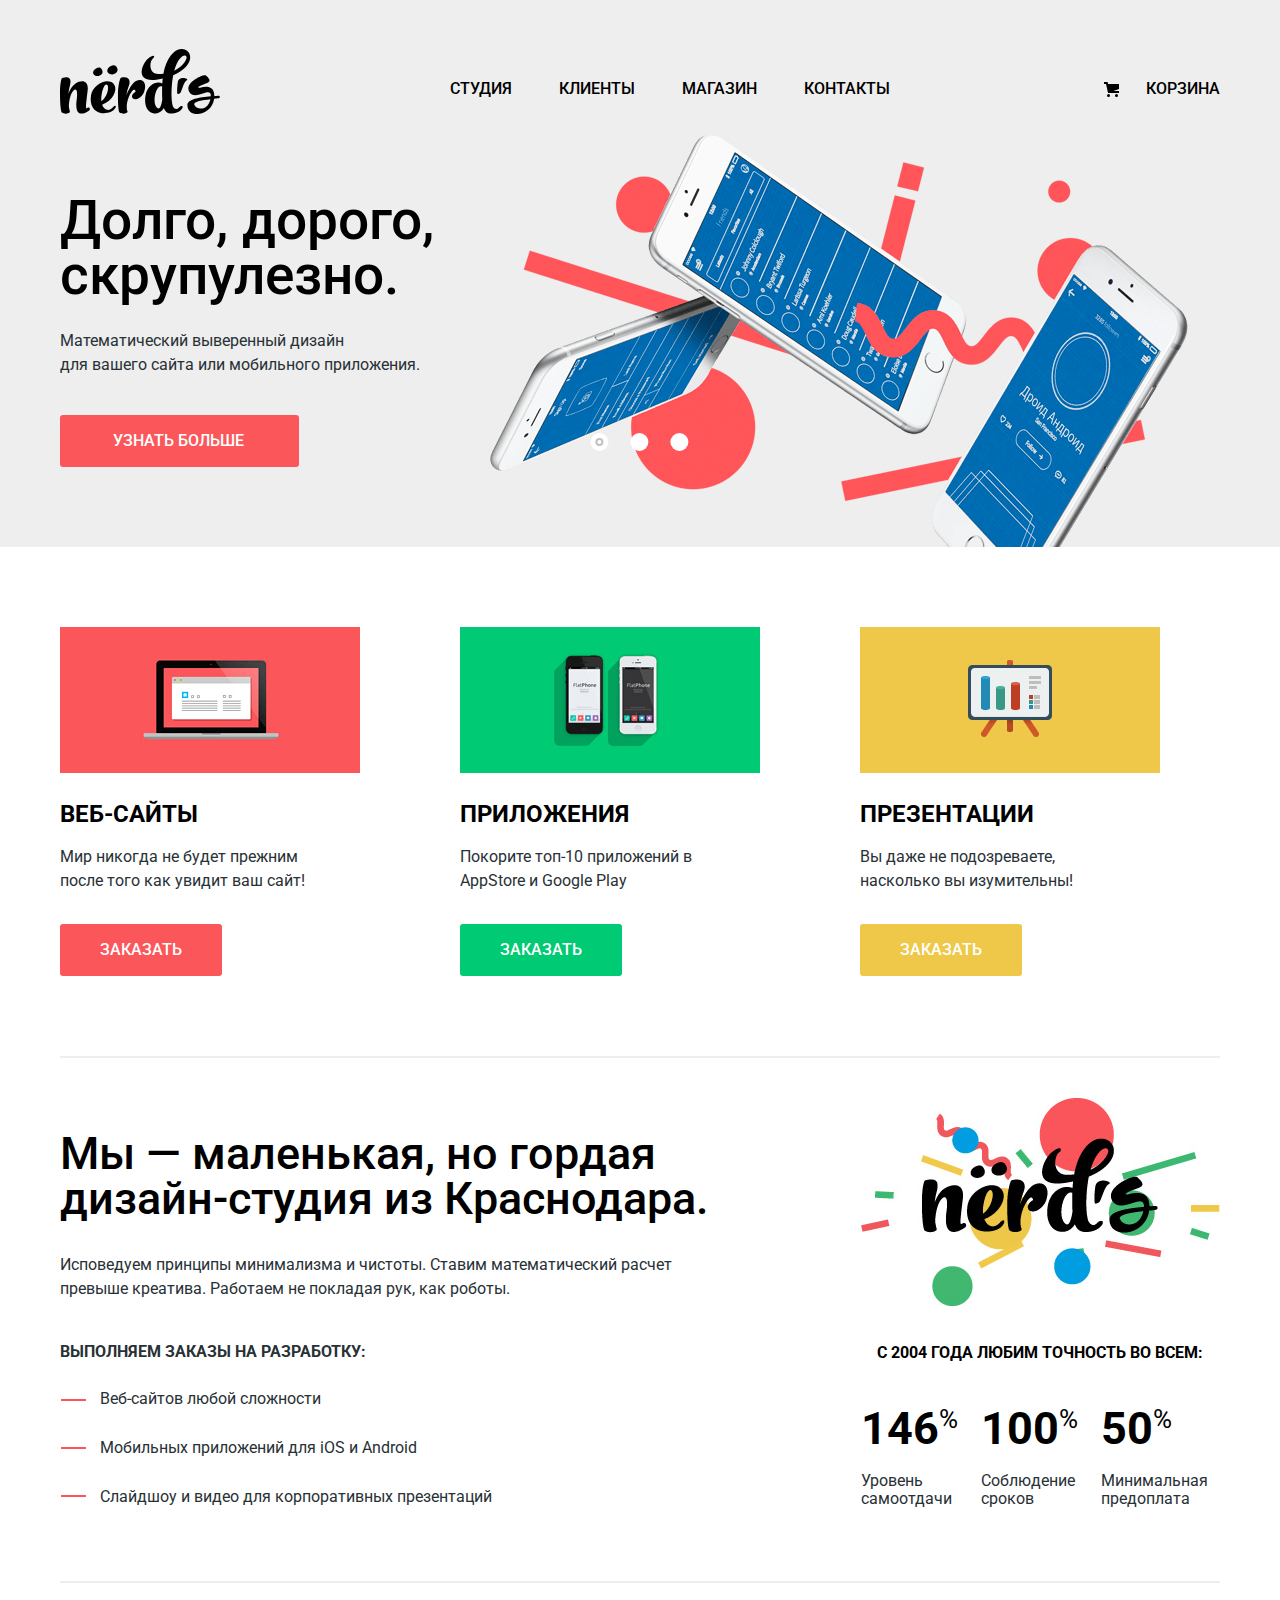
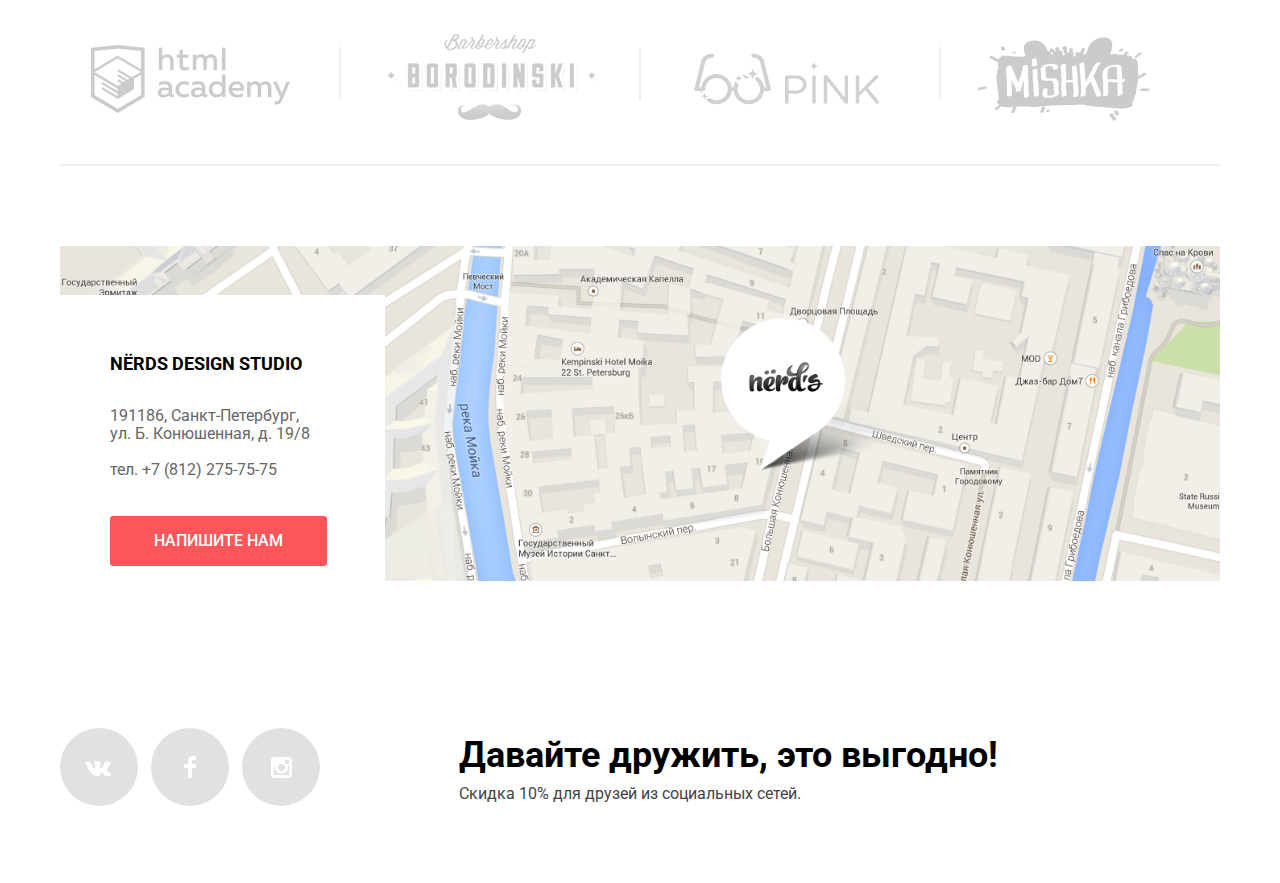
==== commit 3017c7fd: "Корректировка разметки. Обновление стилей под PixelPerfect." ====
--- a/index.html
+++ b/index.html
@@ -178,7 +178,7 @@
 		
 		<footer class="main-footer">
 			
-		<!-- 	<iframe class="footer-map__iframe" src="https://www.google.com/maps/embed?pb=!1m18!1m12!1m3!1d1998.5989424123868!2d30.32089461588742!3d59.938796869048105!2m3!1f0!2f0!3f0!3m2!1i1024!2i768!4f13.1!3m3!1m2!1s0x4696310fca5ba729%3A0xea9c53d4493c879f!2z0JHQvtC70YzRiNCw0Y8g0JrQvtC90Y7RiNC10L3QvdCw0Y8g0YPQuy4sIDE5LCDQodCw0L3QutGCLdCf0LXRgtC10YDQsdGD0YDQsywgMTkxMTg2!5e0!3m2!1sru!2sru!4v1525682351732" frameborder="0" style="border:0" allowfullscreen></iframe> -->
+		<iframe class="footer-map__iframe" src="https://www.google.com/maps/embed?pb=!1m18!1m12!1m3!1d1998.5989424123868!2d30.32089461588742!3d59.938796869048105!2m3!1f0!2f0!3f0!3m2!1i1024!2i768!4f13.1!3m3!1m2!1s0x4696310fca5ba729%3A0xea9c53d4493c879f!2z0JHQvtC70YzRiNCw0Y8g0JrQvtC90Y7RiNC10L3QvdCw0Y8g0YPQuy4sIDE5LCDQodCw0L3QutGCLdCf0LXRgtC10YDQsdGD0YDQsywgMTkxMTg2!5e0!3m2!1sru!2sru!4v1525682351732" frameborder="0" style="border:0" allowfullscreen></iframe>
 			<div class="container">
 				<div class="footer-map__block">
 					<img class="footer-map__img" src="img/map.png" width="1440" height="416" alt="Карта">
@@ -241,6 +241,6 @@
 				<button class="button modal-form__block_btn" type="submit">Отправить</button>
 			</form>
 		</section>
-		<!-- <script src="js/main.js"></script> -->
+		<script src="js/main.js"></script>
 	</body>
 </html>
--- a/css/style.css
+++ b/css/style.css
@@ -1,5 +1,6 @@
 /*Общие стили*/
 html, body {
+  -webkit-box-sizing: border-box;
   box-sizing: border-box;
 }
 
@@ -27,7 +28,7 @@
 
 .button {
 	display: inline-block;
-	padding: 19px 40px 18px 40px;
+	padding: 17px 40px 17px 40px;
 	color: #ffffff;
 	font-size: 16px;
 	font-weight: 500;
@@ -48,6 +49,7 @@
   border: 0;
   padding: 0;
   white-space: nowrap;
+  -webkit-clip-path: inset(100%);
   clip-path: inset(100%);
   clip: rect(0 0 0 0);
   overflow: hidden;
@@ -75,18 +77,29 @@
 }
 
 .main-navigation {
+	display: -webkit-box;
+	display: -ms-flexbox;
 	display: flex;
+	-webkit-box-pack: justify;
+	-ms-flex-pack: justify;
 	justify-content: space-between;
+	-webkit-box-align: center;
+	-ms-flex-align: center;
 	align-items: center;
 	padding-top: 49px;
 	margin: auto;
 }
 
 .main-navigation__list {
+	display: -webkit-box;
+	display: -ms-flexbox;
 	display: flex;
+	-webkit-box-pack: justify;
+	-ms-flex-pack: justify;
 	justify-content: space-between;
 	width: 440px;
 	padding: 0;
+  padding-top: 8px;
 }
 
 .main-navigation__item {
@@ -105,6 +118,7 @@
 .cart {
 	position: relative;
 	padding-left: 26px;
+  margin-top: 24px;
 	list-style: none;
 }
 
@@ -115,7 +129,7 @@
   left: -16px;
   width: 15px;
   height: 15px;
-	background-image: url("../img/icon-cart.svg");
+	background-image: url("../img/cart-icon.svg");
 	background-repeat: no-repeat;
   background-position: 0 0;
 }
@@ -145,6 +159,8 @@
 	height: 18px;
 	font-size: 0;
 	text-align: center;
+	-webkit-transform: translateX(-51%);
+	-ms-transform: translateX(-51%);
 	transform: translateX(-51%);
 	z-index: 10;
 }
@@ -179,19 +195,19 @@
 
 .slider-list__item {
 	display: none;
-	padding: 81px 0 80px 0;
+	padding: 72px 0 80px 0;
 }
 
 .slider-list__item:nth-child(1) {
-	background: #eeeeee url("../img/slide-1.png") no-repeat 92% 30px;
+	background: #eeeeee url("../img/slide1.png") no-repeat 93% 13px;
 }
 
 .slider-list__item:nth-child(2) {
-	background: #eeeeee url("../img/slide-2.png") no-repeat 100% 13px;
+	background: #eeeeee url("../img/slide2.png") no-repeat 100% 0px;
 }
 
 .slider-list__item:nth-child(3) {
-	background: #eeeeee url("../img/slide-3.png") no-repeat 100% 33px;
+	background: #eeeeee url("../img/slide3.png") no-repeat 100% 15px;
 }
 
 #slider-1:checked~.slider-list .slider-list__item:nth-child(1) {
@@ -225,7 +241,7 @@
 .slider-list__title {
 	display: block;
 	margin: 0;
-	margin-bottom: 28px;
+	margin-bottom: 26px;
 	max-width: 600px;
 	font-size: 55px;
 	line-height: 55px;
@@ -234,7 +250,7 @@
 
 .slider-list__text {
 	margin: 0;
-	margin-bottom: 42px;
+	margin-bottom: 38px;
 	max-width: 430px;
 	color: #283136;
 	line-height: 24px;
@@ -254,6 +270,7 @@
 .slider-list__btn:active {
 	color: rgba(255, 255, 255, 0.3);
 	background-color: #d7373b;
+	-webkit-box-shadow: inset 0 3px rgba(0, 0, 0, 0.1);
 	box-shadow: inset 0 3px rgba(0, 0, 0, 0.1);
 }
 
@@ -262,7 +279,11 @@
 }
 
 .services-list {
+	display: -webkit-box;
+	display: -ms-flexbox;
 	display: flex;
+	-webkit-box-pack: justify;
+	-ms-flex-pack: justify;
 	justify-content: space-between;
 	padding: 0;
 	list-style: none;
@@ -276,8 +297,12 @@
 	margin-right: 60px;
 }
 
+.services-list__img {
+  margin-bottom: -5px;
+}
+
 .services-list__title {
-	margin-bottom: 26px;
+	margin-bottom: 15px;
 	font-size: 24px;
 	font-weight: 700;
 	line-height: 30px;
@@ -285,7 +310,7 @@
 }
 
 .services-list__text {
-	margin-bottom: 35px;
+	margin-bottom: 31px;
 	width: 260px;
 	color: #283136;
 }
@@ -297,6 +322,7 @@
 
 .services-list__link-red:active {
 	color: rgba(255, 255, 255, 0.3);
+	-webkit-box-shadow: inset 0 3px 0 rgba(0, 1, 1, 0.1);
 	box-shadow: inset 0 3px 0 rgba(0, 1, 1, 0.1);
 	background-color: #d7373b;
 }
@@ -312,6 +338,7 @@
 
 .services-list__link-green:active {
 	color: rgba(255, 255, 255, 0.3);
+	-webkit-box-shadow: inset 0 3px 0 rgba(0, 1, 1, 0.1);
 	box-shadow: inset 0 3px 0 rgba(0, 1, 1, 0.1);
 	background-color: #00aa62;
 }
@@ -327,25 +354,30 @@
 
 .services-list__link-yellow:active {
 	color: rgba(255, 255, 255, 0.3);
+	-webkit-box-shadow: inset 0 3px 0 rgba(0, 1, 1, 0.1);
 	box-shadow: inset 0 3px 0 rgba(0, 1, 1, 0.1);
 	background-color: #e5a722;
 }
 
 .features {
+	display: -webkit-box;
+	display: -ms-flexbox;
 	display: flex;
+	-webkit-box-pack: justify;
+	-ms-flex-pack: justify;
 	justify-content: space-between;
-	margin-bottom: 77px;
+	margin-bottom: 47px;
 	border-top: 2px solid #eeeeee;
 }
 
 .features-description {
-	padding-top: 80px;
+	padding-top: 73px;
 	width: 670px;
 }
 
 .features-description__title {
 	margin: 0;
-	margin-bottom: 35px;
+	margin-bottom: 32px;
 	color: #000000;
 	font-size: 45px;
 	font-weight: 500;
@@ -354,13 +386,13 @@
 
 .features-description__text {
 	margin: 0;
-	margin-bottom: 47px;
+	margin-bottom: 39px;
 	color: #283136;
 }
 
 .features-description__subtitle {
 	margin: 0;
-	margin-bottom: 33px;
+	margin-bottom: 23px;
 	color: #283136;
 	font-weight: 700;
 	text-transform: uppercase;
@@ -373,7 +405,7 @@
 }
 
 .features-description__item {
-  padding-bottom: 30px;
+  padding-bottom: 25px;
 	color: #283136;
 }
 
@@ -390,7 +422,7 @@
 .features-description__item:nth-child(2)::before {
 	content: '';
 	position: absolute;
-	top: 65px;
+	top: 60px;
   left: 1px;
 	width: 25px;
   height: 2px;
@@ -400,7 +432,7 @@
 .features-description__item:nth-child(3)::before {
 	content: '';
 	position: absolute;
-	top: 119px;
+	top: 108px;
   left: 1px;
 	width: 25px;
   height: 2px;
@@ -413,7 +445,7 @@
 }
 
 .features-numbers__img {
-	margin-bottom: 41px;
+	margin-bottom: 28px;
 }
 
 .features-numbers__table {
@@ -421,7 +453,7 @@
 }
 
 .features-numbers__table-title {
-	margin-bottom: 49px;
+	margin-bottom: 34px;
 	font-weight: 700;
 	text-transform: uppercase;
 }
@@ -434,7 +466,7 @@
 }
 
 .features-numbers__table-title-cell-1 {
-	padding-bottom: 45px;
+	padding-bottom: 37px;
 	padding-top: 15px;
 	width: 33%;
 	text-align: left;
@@ -461,11 +493,17 @@
 }
 
 .partners__list {
+	display: -webkit-box;
+	display: -ms-flexbox;
 	display: flex;
+	-webkit-box-pack: justify;
+	-ms-flex-pack: justify;
 	justify-content: space-between;
+	-webkit-box-align: center;
+	-ms-flex-align: center;
 	align-items: center;
 	margin: 0;
-	padding: 46px 50px 44px 40px;
+	padding: 51px 70px 33px 31px;
 	list-style: none;
 }
 
@@ -476,8 +514,8 @@
 .partners__item:nth-child(1):after {
 	content: '';
 	position: absolute;
-	top: 7px;
-	right: -49px;
+	top: 2px;
+	right: -51px;
 	width: 2px;
 	height: 52px;
 	background-color: #eeeeee;
@@ -486,7 +524,7 @@
 .partners__item:nth-child(2):after {
 	content: '';
 	position: absolute;
-	top: 18px;
+	top: 14px;
 	right: -44px;
 	width: 2px;
 	height: 52px;
@@ -496,8 +534,8 @@
 .partners__item:nth-child(3):after {
 	content: '';
 	position: absolute;
-	top: 1px;
-	right: -56px;
+	top: -6px;
+	right: -62px;
 	width: 2px;
 	height: 52px;
 	background-color: #eeeeee;
@@ -523,7 +561,7 @@
 .footer-map__block {
 	position: relative;
 	margin: 0 auto;
-	margin-bottom: 69px;
+	margin-bottom: 66px;
 	width: 100%;
 	height: 416px;
 }
@@ -545,7 +583,7 @@
 
 .footer-map__contacts {
 	position: absolute;
-	margin-top: 54px;
+	margin-top: 49px;
 	padding: 54px 50px 47px 50px;
 	width: 225px;
 	max-height: 210px;
@@ -555,7 +593,7 @@
 
 .footer-map__title {
 	margin: 0;
-	margin-bottom: 32px;
+	margin-bottom: 28px;
 	font-size: 18px;
 	font-weight: 700;
 	line-height: 30px;
@@ -579,7 +617,7 @@
 }
 
 .footer-map__btn {
-	padding: 16px 46px;
+	padding: 16px 44px;
 }
 
 .footer-map__btn:focus,
@@ -589,19 +627,26 @@
 
 .footer-map__btn:active {
 	color: rgba(255, 255, 255, 0.3);
+	-webkit-box-shadow: inset 0 3px 0 rgba(0, 1, 1, 0.1);
 	box-shadow: inset 0 3px 0 rgba(0, 1, 1, 0.1);
 	background-color: #d7373b;
 }
 
 .footer-social {
+	display: -webkit-box;
+	display: -ms-flexbox;
 	display: flex;
 }
 
 .footer-social__list {
+	display: -webkit-box;
+	display: -ms-flexbox;
 	display: flex;
+	-webkit-box-pack: justify;
+	-ms-flex-pack: justify;
 	justify-content: space-between;
 	margin: 0;
-	margin-right: 139px;
+	margin-right: 126px;
 	padding: 0;
 	list-style: none;
 }
@@ -636,7 +681,7 @@
 	height: 15px;
 	left: 25px;
 	bottom: 37px;
-	background: url("../img/icon-vk.svg") no-repeat;
+	background: url("../img/vk-icon.svg") no-repeat;
 }
 
 .footer-social__link-fb::before {
@@ -646,7 +691,7 @@
 	height: 22px;
 	left: 33px;
 	bottom: 35px;
-	background: url("../img/icon-fb.svg") no-repeat;
+	background: url("../img/fb-icon.svg") no-repeat;
 }
 
 .footer-social__link-insta::before {
@@ -656,7 +701,7 @@
 	height: 21px;
 	left: 29px;
 	bottom: 35px;
-	background: url("../img/icon-insta.svg") no-repeat;
+	background: url("../img/insta-icon.svg") no-repeat;
 }
 
 .footer-social__link-vk:active::before,
@@ -677,31 +722,55 @@
 
 .footer-social__text {
 	margin: 0;
-	margin-top: 12px;
+	margin-top: 9px;
 	color: #444444;
 	line-height: 22px;
 }
 
 /*Модальное окно*/
 
-@keyframes bounce {
+@-webkit-keyframes bounce {
 	0% {
+		-webkit-transform: translateY(-2000px);
 		transform: translateY(-2000px);
 	}
 	70% {
+		-webkit-transform: translateY(30px);
 		transform: translateY(30px);
 	}
 	90% {
+		-webkit-transform: translateY(-10px);
 		transform: translateY(-10px);
 	}
 	100% {
+		-webkit-transform: translateY(0);
 		transform: translateY(0);
 	}
 }
 
-@keyframes shake {
+@keyframes bounce {
+	0% {
+		-webkit-transform: translateY(-2000px);
+		transform: translateY(-2000px);
+	}
+	70% {
+		-webkit-transform: translateY(30px);
+		transform: translateY(30px);
+	}
+	90% {
+		-webkit-transform: translateY(-10px);
+		transform: translateY(-10px);
+	}
+	100% {
+		-webkit-transform: translateY(0);
+		transform: translateY(0);
+	}
+}
+
+@-webkit-keyframes shake {
 	0%,
 	100% {
+		-webkit-transform: translateX(0);
 		transform: translateX(0);
 	}
 	10%,
@@ -709,12 +778,37 @@
 	50%,
 	70%,
 	90% {
+		-webkit-transform: translateX(-10px);
 		transform: translateX(-10px);
 	}
 	20%,
 	40%,
 	60%,
 	80% {
+		-webkit-transform: translateX(10px);
+		transform: translateX(10px);
+	}
+}
+
+@keyframes shake {
+	0%,
+	100% {
+		-webkit-transform: translateX(0);
+		transform: translateX(0);
+	}
+	10%,
+	30%,
+	50%,
+	70%,
+	90% {
+		-webkit-transform: translateX(-10px);
+		transform: translateX(-10px);
+	}
+	20%,
+	40%,
+	60%,
+	80% {
+		-webkit-transform: translateX(10px);
 		transform: translateX(10px);
 	}
 }
@@ -728,16 +822,19 @@
 	padding: 73px 100px 84px 100px;
 	width: 760px;
 	background-color: #ffffff;
+	-webkit-box-shadow: 0 20px 40px rgba(0, 1, 1, 0.75);
 	box-shadow: 0 20px 40px rgba(0, 1, 1, 0.75);
 	z-index: 1000;
 }
 
 .modal-show {
 	display: block;
+	-webkit-animation: bounce 0.6s;
 	animation: bounce 0.6s;
 }
 
 .modal-error {
+	-webkit-animation: shake 0.6s;
 	animation: shake 0.6s;
 }
 
@@ -781,8 +878,13 @@
 }
 
 .modal-form__block {
+	display: -webkit-box;
+	display: -ms-flexbox;
 	display: flex;
+	-webkit-box-pack: justify;
+	-ms-flex-pack: justify;
 	justify-content: space-between;
+	-ms-flex-wrap: wrap;
 	flex-wrap: wrap;
 	margin-bottom: 36px;
 }
@@ -805,6 +907,7 @@
 
 .modal-form__block_name input,
 .modal-form__block_email input {
+	-webkit-box-sizing: border-box;
 	box-sizing: border-box;
 	width: 360px;
 	height: 50px;
@@ -820,6 +923,7 @@
 }
 
 .modal-form__block_feedback textarea {
+	-webkit-box-sizing: border-box;
 	box-sizing: border-box;
 	padding-left: 16px;
 	padding-top: 14px;
@@ -867,13 +971,14 @@
 .modal-form__block_btn:active {
 	color: #e26c6e;
   background-color: #d7373b;
+  -webkit-box-shadow: inset 0 3px 0 0 #c13135;
   box-shadow: inset 0 3px 0 0 #c13135;
 }
 
 /*Каталог*/
 
 .main-header__catalog {
-	margin-bottom: 60px;
+	margin-bottom: 55px;
 }
 
 .main-navigation__link-active,
@@ -885,7 +990,7 @@
 
 .main-header__title {
 	display: inline-block;
-	margin: 82px 0 116px 216px; 
+	margin: 70px 0 110px 216px; 
   font-weight: 500;
   font-size: 55px;
   line-height: 55px;
@@ -893,9 +998,12 @@
 }
 
 .main-catalog {
+	display: -webkit-box;
+	display: -ms-flexbox;
 	display: flex;
+	-ms-flex-wrap: wrap;
 	flex-wrap: wrap;
-	margin-bottom: 60px;
+	margin-bottom: 73px;
 }
 
 .filter {
@@ -912,7 +1020,7 @@
 }
 
 .filter-range {
-	margin-bottom: 60px;
+	margin-bottom: 52px;
 }
 
 .filter-range__legend,
@@ -926,7 +1034,7 @@
 }
 
 .filter-range__legend {
-	margin-bottom: 53px;
+	margin-bottom: 48px;
 }
 
 .filter-form label {
@@ -965,6 +1073,7 @@
 	background-color: #ababab;
 	border: 8px solid #ffffff;
 	border-radius: 50%;
+	-webkit-box-shadow: 0 2px 1px 0 #cfcfcf;
 	box-shadow: 0 2px 1px 0 #cfcfcf;
 	cursor: pointer;
 }
@@ -997,7 +1106,7 @@
 
 .filter-range__price input {
 	width: 60px;
-	margin-left: 11px;
+	margin-left: 8px;
 	padding: 9px 10px;
 	font-family: 'Roboto', Arial, sans-serif;
   font-size: 16px;
@@ -1009,13 +1118,18 @@
 }
 
 .filter-grid {
+	display: -webkit-box;
+	display: -ms-flexbox;
 	display: flex;
+	-webkit-box-orient: vertical;
+	-webkit-box-direction: normal;
+	-ms-flex-direction: column;
 	flex-direction: column;
-	margin-bottom: 52px;
+	margin-bottom: 35px;
 }
 
 .filter-grid__legend {
-	margin-bottom: 21px;
+	margin-bottom: 7px;
 }
 
 .filter-grid__block {
@@ -1078,9 +1192,14 @@
 }
 
 .filter-features {
+	display: -webkit-box;
+	display: -ms-flexbox;
 	display: flex;
+	-webkit-box-orient: vertical;
+	-webkit-box-direction: normal;
+	-ms-flex-direction: column;
 	flex-direction: column;
-	margin-bottom: 48px;
+	margin-bottom: 38px;
 }
 
 .filter-features__legend {
@@ -1165,15 +1284,26 @@
 }
 
 .work {
+	display: -webkit-box;
+	display: -ms-flexbox;
 	display: flex;
+	-webkit-box-pack: justify;
+	-ms-flex-pack: justify;
 	justify-content: space-between;
+	-ms-flex-wrap: wrap;
 	flex-wrap: wrap;
 	width: 760px;
 }
 
 .work-sort {
+	display: -webkit-box;
+	display: -ms-flexbox;
 	display: flex;
+	-webkit-box-pack: justify;
+	-ms-flex-pack: justify;
 	justify-content: space-between;
+  -webkit-box-align: start;
+  -ms-flex-align: start;
   align-items: flex-start;
   width: 100%;
   margin-bottom: 53px;
@@ -1188,15 +1318,17 @@
 }
 
 .work-sort__list {
+	display: -webkit-box;
+	display: -ms-flexbox;
 	display: flex;
-  width: 384px;
+  width: 360px;
   margin: 0;
   padding: 0;
   list-style: none;
 }
 
 .work-sort__link {
-	margin-right: 25px;
+	margin-right: 17px;
 	font-size: 14px;
   line-height: 18px;
   color: rgba(0, 0, 0, 0.3);
@@ -1243,8 +1375,13 @@
 }
 
 .work-catalog {
+	display: -webkit-box;
+	display: -ms-flexbox;
 	display: flex;
+	-ms-flex-wrap: wrap;
 	flex-wrap: wrap;
+	-webkit-box-pack: justify;
+	-ms-flex-pack: justify;
 	justify-content: space-between;
 	margin: 0;
 	padding: 0;
@@ -1275,7 +1412,7 @@
 	left: 0;
 	width: 360px;
 	height: 40px;
-	background: url("../img/icon-browser.svg") no-repeat;
+	background: url("../img/browser.svg") no-repeat;
 	opacity: 0.12;
 	z-index: 200;
 }
@@ -1302,7 +1439,7 @@
 
 .work-catalog__title {
 	display: inline-block;
-	margin: 30px 0 15px 0;
+	margin: 27px 0 15px 0;
 	padding: 0;
 	vertical-align: middle;
 	font-size: 18px;
@@ -1347,14 +1484,17 @@
 }
 
 .work-catalog__link:active {
+	-webkit-box-shadow: inset 0 3px 0 rgba(0, 1, 1, 0.1);
 	box-shadow: inset 0 3px 0 rgba(0, 1, 1, 0.1);
 	background-color: #d7373b;
 }
 
 .work-pagination {
+	display: -webkit-box;
+	display: -ms-flexbox;
 	display: flex;
 	margin: 0;
-	margin-top: 26px;
+	margin-top: 41px;
 	padding: 0;
 	list-style: none;
 }
@@ -1373,6 +1513,7 @@
 .work-pagination__link-next {
 	padding-right: 79px;
 	padding-left: 78px;
+  text-transform: uppercase;
 }
 
 .work-pagination__link:focus,
@@ -1390,5 +1531,6 @@
 	padding: 14px 18px 14px 18px;
 	background-color: #ffffff;
 	border: 3px solid #dbdbdb;
+	-webkit-box-shadow: 0 0 0 0;
 	box-shadow: 0 0 0 0;
 }
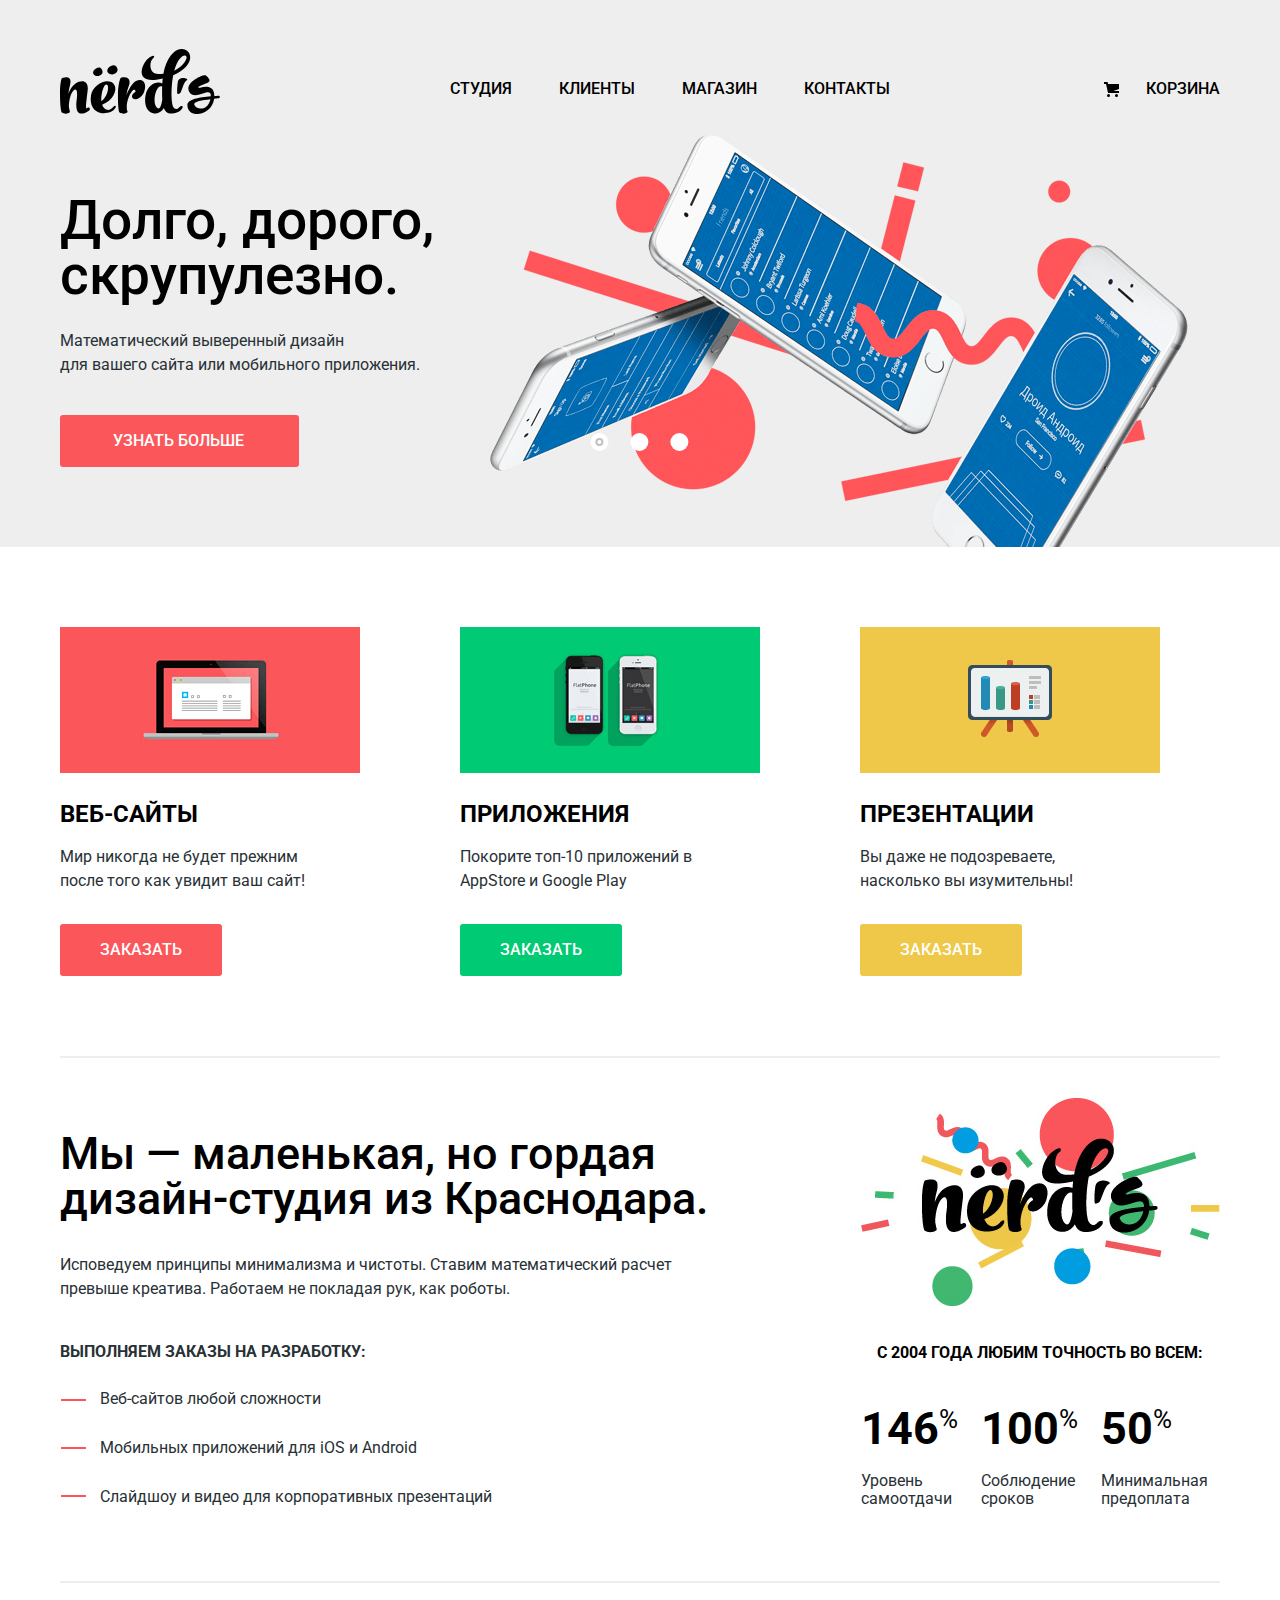
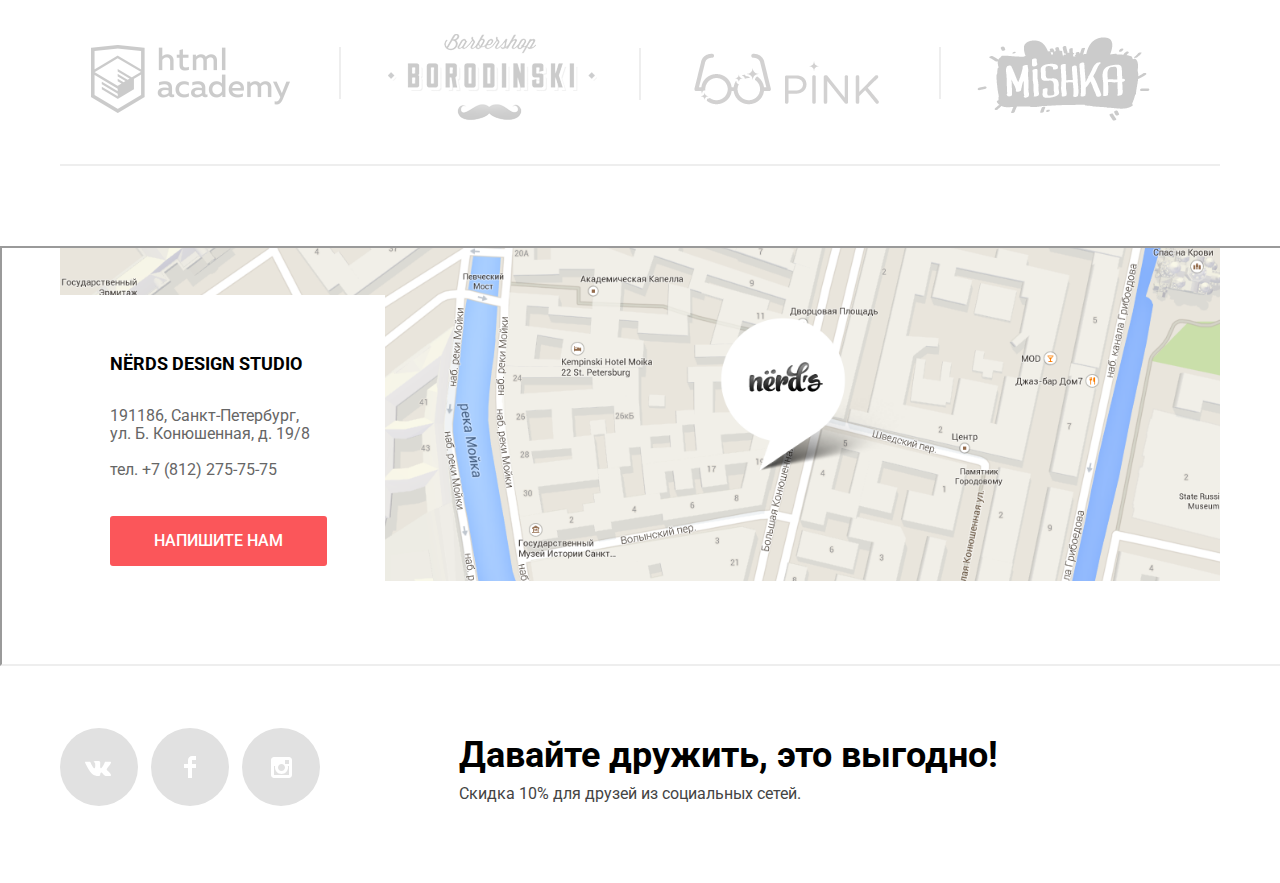
==== commit dbb63bfe: "Обновление index.html - проверка на валидацию" ====
--- a/index.html
+++ b/index.html
@@ -4,8 +4,8 @@
     <meta charset="UTF-8">
     <title>HTML Academy: Нёрдс</title>
     <link href="https://fonts.googleapis.com/css?family=Roboto:400,500,700&amp;subset=cyrillic" rel="stylesheet">
-    <link href="css/normalize.css" rel="stylesheet">
-    <link href="css/style.css" rel="stylesheet">
+    <link href="css/normalize.min.css" rel="stylesheet">
+    <link href="css/style.min.css" rel="stylesheet">
   </head>
   
   <body>
@@ -178,7 +178,7 @@
 		
 		<footer class="main-footer">
 			
-		<iframe class="footer-map__iframe" src="https://www.google.com/maps/embed?pb=!1m18!1m12!1m3!1d1998.5989424123868!2d30.32089461588742!3d59.938796869048105!2m3!1f0!2f0!3f0!3m2!1i1024!2i768!4f13.1!3m3!1m2!1s0x4696310fca5ba729%3A0xea9c53d4493c879f!2z0JHQvtC70YzRiNCw0Y8g0JrQvtC90Y7RiNC10L3QvdCw0Y8g0YPQuy4sIDE5LCDQodCw0L3QutGCLdCf0LXRgtC10YDQsdGD0YDQsywgMTkxMTg2!5e0!3m2!1sru!2sru!4v1525682351732" frameborder="0" style="border:0" allowfullscreen></iframe>
+		<iframe class="footer-map__iframe" src="https://www.google.com/maps/embed?pb=!1m18!1m12!1m3!1d1998.5989424123868!2d30.32089461588742!3d59.938796869048105!2m3!1f0!2f0!3f0!3m2!1i1024!2i768!4f13.1!3m3!1m2!1s0x4696310fca5ba729%3A0xea9c53d4493c879f!2z0JHQvtC70YzRiNCw0Y8g0JrQvtC90Y7RiNC10L3QvdCw0Y8g0YPQuy4sIDE5LCDQodCw0L3QutGCLdCf0LXRgtC10YDQsdGD0YDQsywgMTkxMTg2!5e0!3m2!1sru!2sru!4v1525682351732" allowfullscreen></iframe>
 			<div class="container">
 				<div class="footer-map__block">
 					<img class="footer-map__img" src="img/map.png" width="1440" height="416" alt="Карта">
@@ -186,7 +186,7 @@
 						<p class="footer-map__title">NЁRDS DESIGN STUDIO</p>
 						<p class="footer-map__adress">191186, Санкт-Петербург, ул. Б. Конюшенная, д. 19/8</p>
 						<p class="footer-map__tel">тел. 
-							<a class="footer-map__tel-link" href="+7 (812) 275-75-75">+7 (812) 275-75-75</a>
+							<a class="footer-map__tel-link" href="+7(812)275-75-75">+7 (812) 275-75-75</a>
 						</p>
 						<a class="footer-map__btn button" href="modal.html">Напишите нам</a>
 					</div>
--- a/css/style.min.css
+++ b/css/style.min.css
@@ -0,0 +1 @@
+body,html{-webkit-box-sizing:border-box;box-sizing:border-box}body{min-width:1200px;margin:0;padding:0;font-family:'Roboto', Arial, sans-serif;font-weight:400;font-size:16px;line-height:24px;color:#000000;background-color:#ffffff}a{text-decoration:none;cursor:pointer}img{max-width:100%;height:auto}.button{display:inline-block;padding:17px 40px 17px 40px;color:#ffffff;font-size:16px;font-weight:500;line-height:18px;text-transform:uppercase;background-color:#fb565a;border:none;border-radius:3px}.visually-hidden:not(:focus):not(:active),input[type=checkbox].visually-hidden,input[type=radio].visually-hidden{position:absolute;width:1px;height:1px;margin:-1px;border:0;padding:0;white-space:nowrap;-webkit-clip-path:inset(100%);clip-path:inset(100%);clip:rect(0 0 0 0);overflow:hidden}.container{width:1160px;padding:0 10px;margin:0 auto}.main-header{margin-bottom:80px;background-color:#eeeeee}.main-logo:focus,.main-logo:hover{opacity:0.8}.main-logo:active{opacity:0.3}.main-navigation{display:-webkit-box;display:-ms-flexbox;display:flex;-webkit-box-pack:justify;-ms-flex-pack:justify;justify-content:space-between;-webkit-box-align:center;-ms-flex-align:center;align-items:center;padding-top:49px;margin:auto}.main-navigation__list{display:-webkit-box;display:-ms-flexbox;display:flex;-webkit-box-pack:justify;-ms-flex-pack:justify;justify-content:space-between;width:440px;padding:0;padding-top:8px}.main-navigation__item{margin-right:47px;list-style:none}.cart__link,.main-navigation__link{font-weight:500;line-height:30px;color:#000000;text-transform:uppercase}.cart{position:relative;padding-left:26px;margin-top:24px;list-style:none}.cart:before{content:'';position:absolute;top:8px;left:-16px;width:15px;height:15px;background-image:url("../img/cart-icon.svg");background-repeat:no-repeat;background-position:0 0}.cart__link:focus,.cart__link:hover,.main-navigation__link:focus,.main-navigation__link:hover{color:#fb565a}.cart__link:active,.main-navigation__link:active{color:#000000;opacity:0.3}.slider{position:relative}.slider-controls{position:absolute;left:50%;bottom:108px;width:160px;height:18px;font-size:0;text-align:center;-webkit-transform:translateX(-51%);-ms-transform:translateX(-51%);transform:translateX(-51%);z-index:10}.slider-controls label{position:relative;display:inline-block;padding:11px;width:18px;height:18px;border-radius:50%;cursor:pointer}.slider-controls label:after{content:'';position:absolute;top:12px;left:12px;width:18px;height:18px;background-color:#ffffff;border-radius:50%;z-index:1}.slider-list{padding:0;margin:0;list-style:none}.slider-list__item{display:none;padding:72px 0 80px 0}.slider-list__item:first-child{background:#eeeeee url("../img/slide1.png") no-repeat 93% 13px}.slider-list__item:nth-child(2){background:#eeeeee url("../img/slide2.png") no-repeat 100% 0px}.slider-list__item:nth-child(3){background:#eeeeee url("../img/slide3.png") no-repeat 100% 15px}#slider-1:checked~.slider-list .slider-list__item:first-child{display:block}#slider-2:checked~.slider-list .slider-list__item:nth-child(2){display:block}#slider-3:checked~.slider-list .slider-list__item:nth-child(3){display:block}#slider-1:checked~.slider-controls .slider-controls__label_1:before,#slider-2:checked~.slider-controls .slider-controls__label_2:before,#slider-3:checked~.slider-controls .slider-controls__label_3:before{content:'';position:absolute;top:52%;left:52%;margin:-4px;width:4px;height:4px;background-color:inherit;border:2px solid #c1c1c1;border-radius:50%;z-index:2}.slider-list__title{display:block;margin:0;margin-bottom:26px;max-width:600px;font-size:55px;line-height:55px;font-weight:500}.slider-list__text{margin:0;margin-bottom:38px;max-width:430px;color:#283136;line-height:24px}.slider-list__btn{display:inline-block;padding-left:53px;padding-right:55px}.slider-list__btn:focus,.slider-list__btn:hover{background-color:#e74246}.slider-list__btn:active{color:rgba(255, 255, 255, 0.3);background-color:#d7373b;-webkit-box-shadow:inset 0 3px rgba(0, 0, 0, 0.1);box-shadow:inset 0 3px rgba(0, 0, 0, 0.1)}.services{margin-bottom:80px}.services-list{display:-webkit-box;display:-ms-flexbox;display:flex;-webkit-box-pack:justify;-ms-flex-pack:justify;justify-content:space-between;padding:0;list-style:none}.services-list__item{width:300px}.services-list__item:nth-child(3){margin-right:60px}.services-list__img{margin-bottom:-5px}.services-list__title{margin-bottom:15px;font-size:24px;font-weight:700;line-height:30px;text-transform:uppercase}.services-list__text{margin-bottom:31px;width:260px;color:#283136}.services-list__link-red:focus,.services-list__link-red:hover{background-color:#e74246}.services-list__link-red:active{color:rgba(255, 255, 255, 0.3);-webkit-box-shadow:inset 0 3px 0 rgba(0, 1, 1, 0.1);box-shadow:inset 0 3px 0 rgba(0, 1, 1, 0.1);background-color:#d7373b}.services-list__link-green{background-color:#00ca74}.services-list__link-green:focus,.services-list__link-green:hover{background-color:#00bc6c}.services-list__link-green:active{color:rgba(255, 255, 255, 0.3);-webkit-box-shadow:inset 0 3px 0 rgba(0, 1, 1, 0.1);box-shadow:inset 0 3px 0 rgba(0, 1, 1, 0.1);background-color:#00aa62}.services-list__link-yellow{background-color:#efc84a}.services-list__link-yellow:focus,.services-list__link-yellow:hover{background-color:#eab534}.services-list__link-yellow:active{color:rgba(255, 255, 255, 0.3);-webkit-box-shadow:inset 0 3px 0 rgba(0, 1, 1, 0.1);box-shadow:inset 0 3px 0 rgba(0, 1, 1, 0.1);background-color:#e5a722}.features{display:-webkit-box;display:-ms-flexbox;display:flex;-webkit-box-pack:justify;-ms-flex-pack:justify;justify-content:space-between;margin-bottom:47px;border-top:2px solid #eeeeee}.features-description{padding-top:73px;width:670px}.features-description__title{margin:0;margin-bottom:32px;color:#000000;font-size:45px;font-weight:500;line-height:45px}.features-description__text{margin:0;margin-bottom:39px;color:#283136}.features-description__subtitle{margin:0;margin-bottom:23px;color:#283136;font-weight:700;text-transform:uppercase}.features-description__list{position:relative;margin:0;list-style:none}.features-description__item{padding-bottom:25px;color:#283136}.features-description__item:first-child::before{content:'';position:absolute;top:12px;left:1px;width:25px;height:2px;background-color:#fb565a}.features-description__item:nth-child(2):before{content:'';position:absolute;top:60px;left:1px;width:25px;height:2px;background-color:#fb565a}.features-description__item:nth-child(3):before{content:'';position:absolute;top:108px;left:1px;width:25px;height:2px;background-color:#fb565a}.features-numbers{padding-top:40px;width:360px}.features-numbers__img{margin-bottom:28px}.features-numbers__table{border-collapse:collapse}.features-numbers__table-title{margin-bottom:34px;font-weight:700;text-transform:uppercase}.features-numbers__table-title-row1{font-size:45px;font-weight:700;line-height:10.06px;text-align:left}.features-numbers__table-title-cell-1{padding-bottom:37px;padding-top:15px;width:33%;text-align:left}.features-numbers__table-title-row1 span{font-weight:400;font-size:26px;vertical-align:super}.features-numbers__table-title-cell-2{color:#283136;font-size:16px;font-weight:400;line-height:18px;text-align:left}.partners{margin-bottom:80px;border-top:2px solid #eeeeee;border-bottom:2px solid #eeeeee}.partners__list{display:-webkit-box;display:-ms-flexbox;display:flex;-webkit-box-pack:justify;-ms-flex-pack:justify;justify-content:space-between;-webkit-box-align:center;-ms-flex-align:center;align-items:center;margin:0;padding:51px 70px 33px 31px;list-style:none}.partners__item{position:relative}.partners__item:first-child:after{content:'';position:absolute;top:2px;right:-51px;width:2px;height:52px;background-color:#eeeeee}.partners__item:nth-child(2):after{content:'';position:absolute;top:14px;right:-44px;width:2px;height:52px;background-color:#eeeeee}.partners__item:nth-child(3):after{content:'';position:absolute;top:-6px;right:-62px;width:2px;height:52px;background-color:#eeeeee}.partners__img{opacity:0.2}.partners__img:focus,.partners__img:hover{opacity:1}.partners__img:active{opacity:0.1}.main-footer{margin-bottom:70px}.footer-map__block{position:relative;margin:0 auto;margin-bottom:66px;width:100%;height:416px}.footer-map__iframe{position:absolute;width:100%;height:416px;frameborder:0;z-index:2}.footer-map__img{position:absolute;top:0;left:0;z-index:1}.footer-map__contacts{position:absolute;margin-top:49px;padding:54px 50px 47px 50px;width:225px;max-height:210px;background-color:#ffffff;z-index:3}.footer-map__title{margin:0;margin-bottom:28px;font-size:18px;font-weight:700;line-height:30px;text-transform:uppercase}.footer-map__adress{margin:0;margin-bottom:18px;width:210px;color:#666666;line-height:18px}.footer-map__tel,.footer-map__tel-link{margin:0;margin-bottom:37px;color:#666666;line-height:18px}.footer-map__btn{padding:16px 44px}.footer-map__btn:focus,.footer-map__btn:hover{background-color:#e74246}.footer-map__btn:active{color:rgba(255, 255, 255, 0.3);-webkit-box-shadow:inset 0 3px 0 rgba(0, 1, 1, 0.1);box-shadow:inset 0 3px 0 rgba(0, 1, 1, 0.1);background-color:#d7373b}.footer-social{display:-webkit-box;display:-ms-flexbox;display:flex}.footer-social__list{display:-webkit-box;display:-ms-flexbox;display:flex;-webkit-box-pack:justify;-ms-flex-pack:justify;justify-content:space-between;margin:0;margin-right:126px;padding:0;list-style:none}.footer-social__item{position:relative;margin-right:13px}.footer-social__link{margin:auto;padding:0;width:78px;height:78px;background-color:#e1e1e1;border-radius:50%}.footer-social__link:focus,.footer-social__link:hover{background-color:#e74246}.footer-social__link:active{background-color:#d7373b}.footer-social__link-vk:before{content:'';position:absolute;width:26px;height:15px;left:25px;bottom:37px;background:url("../img/vk-icon.svg") no-repeat}.footer-social__link-fb:before{content:'';position:absolute;width:12px;height:22px;left:33px;bottom:35px;background:url("../img/fb-icon.svg") no-repeat}.footer-social__link-insta:before{content:'';position:absolute;width:21px;height:21px;left:29px;bottom:35px;background:url("../img/insta-icon.svg") no-repeat}.footer-social__link-fb:active:before,.footer-social__link-insta:active:before,.footer-social__link-vk:active:before{opacity:0.3}.footer-social__slogan{margin-top:9px}.footer-social__title{font-size:36px;font-weight:700;line-height:36px}.footer-social__text{margin:0;margin-top:9px;color:#444444;line-height:22px}@-webkit-keyframes bounce{0%{-webkit-transform:translateY(-2000px);transform:translateY(-2000px)}70%{-webkit-transform:translateY(30px);transform:translateY(30px)}90%{-webkit-transform:translateY(-10px);transform:translateY(-10px)}to{-webkit-transform:translateY(0);transform:translateY(0)}}@keyframes bounce{0%{-webkit-transform:translateY(-2000px);transform:translateY(-2000px)}70%{-webkit-transform:translateY(30px);transform:translateY(30px)}90%{-webkit-transform:translateY(-10px);transform:translateY(-10px)}to{-webkit-transform:translateY(0);transform:translateY(0)}}@-webkit-keyframes shake{0%,to{-webkit-transform:translateX(0);transform:translateX(0)}10%,30%,50%,70%,90%{-webkit-transform:translateX(-10px);transform:translateX(-10px)}20%,40%,60%,80%{-webkit-transform:translateX(10px);transform:translateX(10px)}}@keyframes shake{0%,to{-webkit-transform:translateX(0);transform:translateX(0)}10%,30%,50%,70%,90%{-webkit-transform:translateX(-10px);transform:translateX(-10px)}20%,40%,60%,80%{-webkit-transform:translateX(10px);transform:translateX(10px)}}.modal{position:fixed;display:none;top:120px;left:50%;margin-left:-480px;padding:73px 100px 84px 100px;width:760px;background-color:#ffffff;-webkit-box-shadow:0 20px 40px rgba(0, 1, 1, 0.75);box-shadow:0 20px 40px rgba(0, 1, 1, 0.75);z-index:1000}.modal-show{display:block;-webkit-animation:bounce 0.6s;animation:bounce 0.6s}.modal-error{-webkit-animation:shake 0.6s;animation:shake 0.6s}.modal-close{position:absolute;top:78px;right:90px;width:21px;height:21px;background-color:#ffffff;border:none;cursor:pointer}.modal-close:before{content:'';position:absolute;top:0;left:0;width:21px;height:21px;background:url("../img/close-cross.svg") no-repeat;opacity:0.3}.modal-close:focus:before,.modal-close:hover:before{opacity:1}.modal-close:active:before{opacity:0.1}.modal-form__title{display:inline-block;margin-bottom:38px;font-size:45px;font-weight:500;line-height:45px}.modal-form__block{display:-webkit-box;display:-ms-flexbox;display:flex;-webkit-box-pack:justify;-ms-flex-pack:justify;justify-content:space-between;-ms-flex-wrap:wrap;flex-wrap:wrap;margin-bottom:36px}.modal-form__block_name{width:360px}.modal-form__block_email{width:360px}.modal-form label{display:inline-block;margin-bottom:12px;vertical-align:middle;font-weight:700;line-height:18px}.modal-form__block_email input,.modal-form__block_name input{-webkit-box-sizing:border-box;box-sizing:border-box;width:360px;height:50px;padding-left:16px;color:#444444;border:2px solid #d7dcde;border-radius:3px;outline:none}.modal-form__block_feedback{margin-bottom:38px}.modal-form__block_feedback textarea{-webkit-box-sizing:border-box;box-sizing:border-box;padding-left:16px;padding-top:14px;width:760px;height:117px;color:#444444;border:2px solid #d7dcde;border-radius:3px;outline:none}.modal-form__block_email input:hover,.modal-form__block_feedback textarea:hover,.modal-form__block_name input:hover{border-color:#b4b9bb}.modal-form__block_email input:focus,.modal-form__block_feedback textarea:focus,.modal-form__block_name input:focus{color:#444444;border-color:#000000}.modal-form__block_email input:invalid,.modal-form__block_feedback textarea:invalid,.modal-form__block_name input:invalid{color:#e74246;border-color:#e74246}.modal-form__block_btn{padding-left:82px;padding-right:84px;font-family:'Roboto', Arial, sans-serif;font-size:16px;line-height:18px}.modal-form__block_btn:focus,.modal-form__block_btn:hover{background-color:#e74246}.modal-form__block_btn:active{color:#e26c6e;background-color:#d7373b;-webkit-box-shadow:inset 0 3px 0 0 #c13135;box-shadow:inset 0 3px 0 0 #c13135}.main-header__catalog{margin-bottom:55px}.main-navigation__link-active,.main-navigation__link-active:active,.main-navigation__link-active:hover{padding-bottom:12px;border-bottom:2px solid #fb565a}.main-header__title{display:inline-block;margin:70px 0 110px 216px;font-weight:500;font-size:55px;line-height:55px;vertical-align:middle}.main-catalog{display:-webkit-box;display:-ms-flexbox;display:flex;-ms-flex-wrap:wrap;flex-wrap:wrap;margin-bottom:73px}.filter{width:260px;margin-right:140px}.filter-features,.filter-grid,.filter-range{margin:0;padding:0;border:none}.filter-range{margin-bottom:52px}.filter-features__legend,.filter-grid__legend,.filter-range__legend{font-size:18px;font-weight:700;line-height:30px;text-transform:uppercase;letter-spacing:0.05px}.filter-range__legend{margin-bottom:48px}.filter-form label{color:#283136;line-height:20px}.filter-range__controls{position:relative;height:40px;margin-bottom:14px;padding-top:39px;padding-right:20px;padding-left:20px;background-color:#eeeeee;border-radius:3px}.filter-range__scale{height:2px;background-color:#d7dcde}.filter-range__bar{width:70%;height:2px;background-color:#00ca75}.filter-range__toggle{position:absolute;top:30px;left:0;width:4px;height:4px;background-color:#ababab;border:8px solid #ffffff;border-radius:50%;-webkit-box-shadow:0 2px 1px 0 #cfcfcf;box-shadow:0 2px 1px 0 #cfcfcf;cursor:pointer}.filter-range__toggle-min{left:18px}.filter-range__toggle-max{left:160px}.filter-range__price{font-size:0}.filter-range__price-max,.filter-range__price-min{display:inline-block;width:50%;color:#283136;font-size:16px;line-height:22px;text-transform:uppercase}.filter-range__price-max{text-align:right}.filter-range__price input{width:60px;margin-left:8px;padding:9px 10px;font-family:'Roboto', Arial, sans-serif;font-size:16px;line-height:22px;text-align:center;background-color:#eeeeee;border:none;border-radius:3px}.filter-grid{display:-webkit-box;display:-ms-flexbox;display:flex;-webkit-box-orient:vertical;-webkit-box-direction:normal;-ms-flex-direction:column;flex-direction:column;margin-bottom:35px}.filter-grid__legend{margin-bottom:7px}.filter-grid__block{position:relative;padding:8px 0 8px 36px}.filter-grid__block_radio+.filter-grid__block_label:before{content:'';position:absolute;top:8px;left:0;width:25px;height:25px;background:url("../img/radio-off.svg") no-repeat;opacity:0.4}.filter-grid__block_radio:checked+.filter-grid__block_label:before{content:'';position:absolute;top:8px;left:0;width:25px;height:25px;background:url("../img/radio-on.svg") no-repeat;opacity:0.4}.filter-grid__block_label:hover{color:#000000;cursor:pointer}.filter-grid__block_radio+.filter-grid__block_label:hover:before{opacity:1}.filter-grid__block_radio:disabled+.filter-grid__block_label{color:rgba(40, 49, 54, 0.3)}.filter-grid__block_radio:disabled+.filter-grid__block_label:before,.filter-grid__block_radio:disabled+.filter-grid__block_label:hover:before{opacity:0.1}.filter-grid__block_radio:checked:disabled+.filter-grid__block_label{color:rgba(40, 49, 54, 0.3)}.filter-grid__block_radio:checked:disabled+.filter-grid__block_label:before,.filter-grid__block_radio:checked:disabled+.filter-grid__block_label:hover:before{opacity:0.1}.filter-grid__block_radio:focus+.filter-grid__block_label{border-color:#663d15;outline:thin dotted}.filter-features{display:-webkit-box;display:-ms-flexbox;display:flex;-webkit-box-orient:vertical;-webkit-box-direction:normal;-ms-flex-direction:column;flex-direction:column;margin-bottom:38px}.filter-features__legend{margin-bottom:22px}.filter-features__block{position:relative;padding:8px 0 8px 36px}.filter-features__block_checkbox+.filter-features__block_label:before{content:'';position:absolute;top:8px;left:0;width:25px;height:25px;background:url("../img/checkbox-off.svg") no-repeat;opacity:0.4}.filter-features__block_checkbox:checked+.filter-features__block_label:before{content:'';position:absolute;top:8px;left:0;width:25px;height:25px;background:url("../img/checkbox-on.svg") no-repeat;opacity:0.4}.filter-features__block_label:hover{cursor:pointer}.filter-features__block_checkbox+.filter-features__block_label:hover:before{opacity:1}.filter-features__block_checkbox:disabled+.filter-features__block_label{color:rgba(40, 49, 54, 0.3)}.filter-features__block_checkbox:disabled+.filter-features__block_label:before,.filter-features__block_checkbox:disabled+.filter-features__block_label:hover:before{opacity:0.1}.filter-features__block_checkbox:checked:disabled+.filter-features__block_label{color:rgba(40, 49, 54, 0.3)}.filter-features__block_checkbox:checked:disabled+.filter-features__block_label:before,.filter-features__block_checkbox:checked:disabled+.filter-features__block_label:hover:before{opacity:0.1}.filter-features__block_checkbox:focus+.filter-features__block_label{border-color:#663d15;outline:thin dotted}.filter-form__btn{padding-right:88px;padding-left:89px;color:#000000;font-weight:500;line-height:18px;background-color:#eeeeee}.filter-form__btn:focus,.filter-form__btn:hover{background-color:#dfdfdf}.filter-form__btn:active{color:rgba(0, 0, 0, 0.3);background-color:#d5d5d5}.work{display:-webkit-box;display:-ms-flexbox;display:flex;-webkit-box-pack:justify;-ms-flex-pack:justify;justify-content:space-between;-ms-flex-wrap:wrap;flex-wrap:wrap;width:760px}.work-sort{display:-webkit-box;display:-ms-flexbox;display:flex;-webkit-box-pack:justify;-ms-flex-pack:justify;justify-content:space-between;-webkit-box-align:start;-ms-flex-align:start;align-items:flex-start;width:100%;margin-bottom:53px}.work-sort__title{margin:0;font-size:18px;font-weight:700;line-height:18px;text-transform:uppercase}.work-sort__list{display:-webkit-box;display:-ms-flexbox;display:flex;width:360px;margin:0;padding:0;list-style:none}.work-sort__link{margin-right:17px;font-size:14px;line-height:18px;color:rgba(0, 0, 0, 0.3);text-transform:uppercase}.work-sort__link:focus,.work-sort__link:hover{color:rgba(0, 0, 0, 0.6)}.work-sort__link:active{color:#000000}.work-sort__link-active,.work-sort__link-active:hover{color:#000000}.work-sort__link-icon-down{margin-left:48px;margin-right:18px}.work-sort__link-icon-down:active,.work-sort__link-icon-down:focus,.work-sort__link-icon-down:hover{opacity:1}.work-sort__link-icon-up{margin-right:0;opacity:0.2}.work-sort__link-icon-up:focus,.work-sort__link-icon-up:hover{opacity:0.5}.work-sort__link-icon-up:active{opacity:1}.work-catalog{display:-webkit-box;display:-ms-flexbox;display:flex;-ms-flex-wrap:wrap;flex-wrap:wrap;-webkit-box-pack:justify;-ms-flex-pack:justify;justify-content:space-between;margin:0;padding:0;width:760px;list-style:none}.work-catalog__item{position:relative;margin-bottom:33px;padding-top:40px;width:360px;min-height:576px;overflow:hidden}.work-catalog__img{position:absolute;top:40px;left:0;border:1px solid rgba(0, 0, 0, 0.12)}.work-catalog__item:before{content:'';position:absolute;top:0;left:0;width:360px;height:40px;background:url("../img/browser.svg") no-repeat;opacity:0.12;z-index:200}.work-catalog__item:hover:before{opacity:1}.work-catalog__block{position:absolute;bottom:0;left:0;display:none;width:100%;height:231px;text-align:center;background-color:#eeeeee;z-index:20}.work-catalog__item:hover .work-catalog__block{display:block}.work-catalog__title{display:inline-block;margin:27px 0 15px 0;padding:0;vertical-align:middle;font-size:18px;font-weight:700;line-height:30px;text-transform:uppercase}.work-catalog__descr{margin:0;margin-bottom:30px;padding:0;color:#666666;line-height:18px}.work-catalog__descr-barber,.work-catalog__descr-mishka,.work-catalog__descr-sedona{padding-right:80px;padding-left:80px}.work-catalog__descr-aplus,.work-catalog__descr-kvast,.work-catalog__descr-pink{padding-right:60px;padding-left:60px}.work-catalog__link{padding-right:60px;padding-left:62px;font-weight:500;line-height:18px;text-transform:uppercase}.work-catalog__link:focus,.work-catalog__link:hover{background-color:#e74246}.work-catalog__link:active{-webkit-box-shadow:inset 0 3px 0 rgba(0, 1, 1, 0.1);box-shadow:inset 0 3px 0 rgba(0, 1, 1, 0.1);background-color:#d7373b}.work-pagination{display:-webkit-box;display:-ms-flexbox;display:flex;margin:0;margin-top:41px;padding:0;list-style:none}.work-pagination__item{margin-right:11px}.work-pagination__link{padding:17px 21px 17px 21px;color:#000000;background-color:#eeeeee;border-radius:3px}.work-pagination__link-next{padding-right:79px;padding-left:78px;text-transform:uppercase}.work-pagination__link:focus,.work-pagination__link:hover{background-color:#dfdfdf}.work-pagination__link:active{color:rgba(0, 0, 0, 0.3)}.work-pagination__link-active,.work-pagination__link-active:active,.work-pagination__link-active:hover{padding:14px 18px 14px 18px;background-color:#ffffff;border:3px solid #dbdbdb;-webkit-box-shadow:0 0 0 0;box-shadow:0 0 0 0}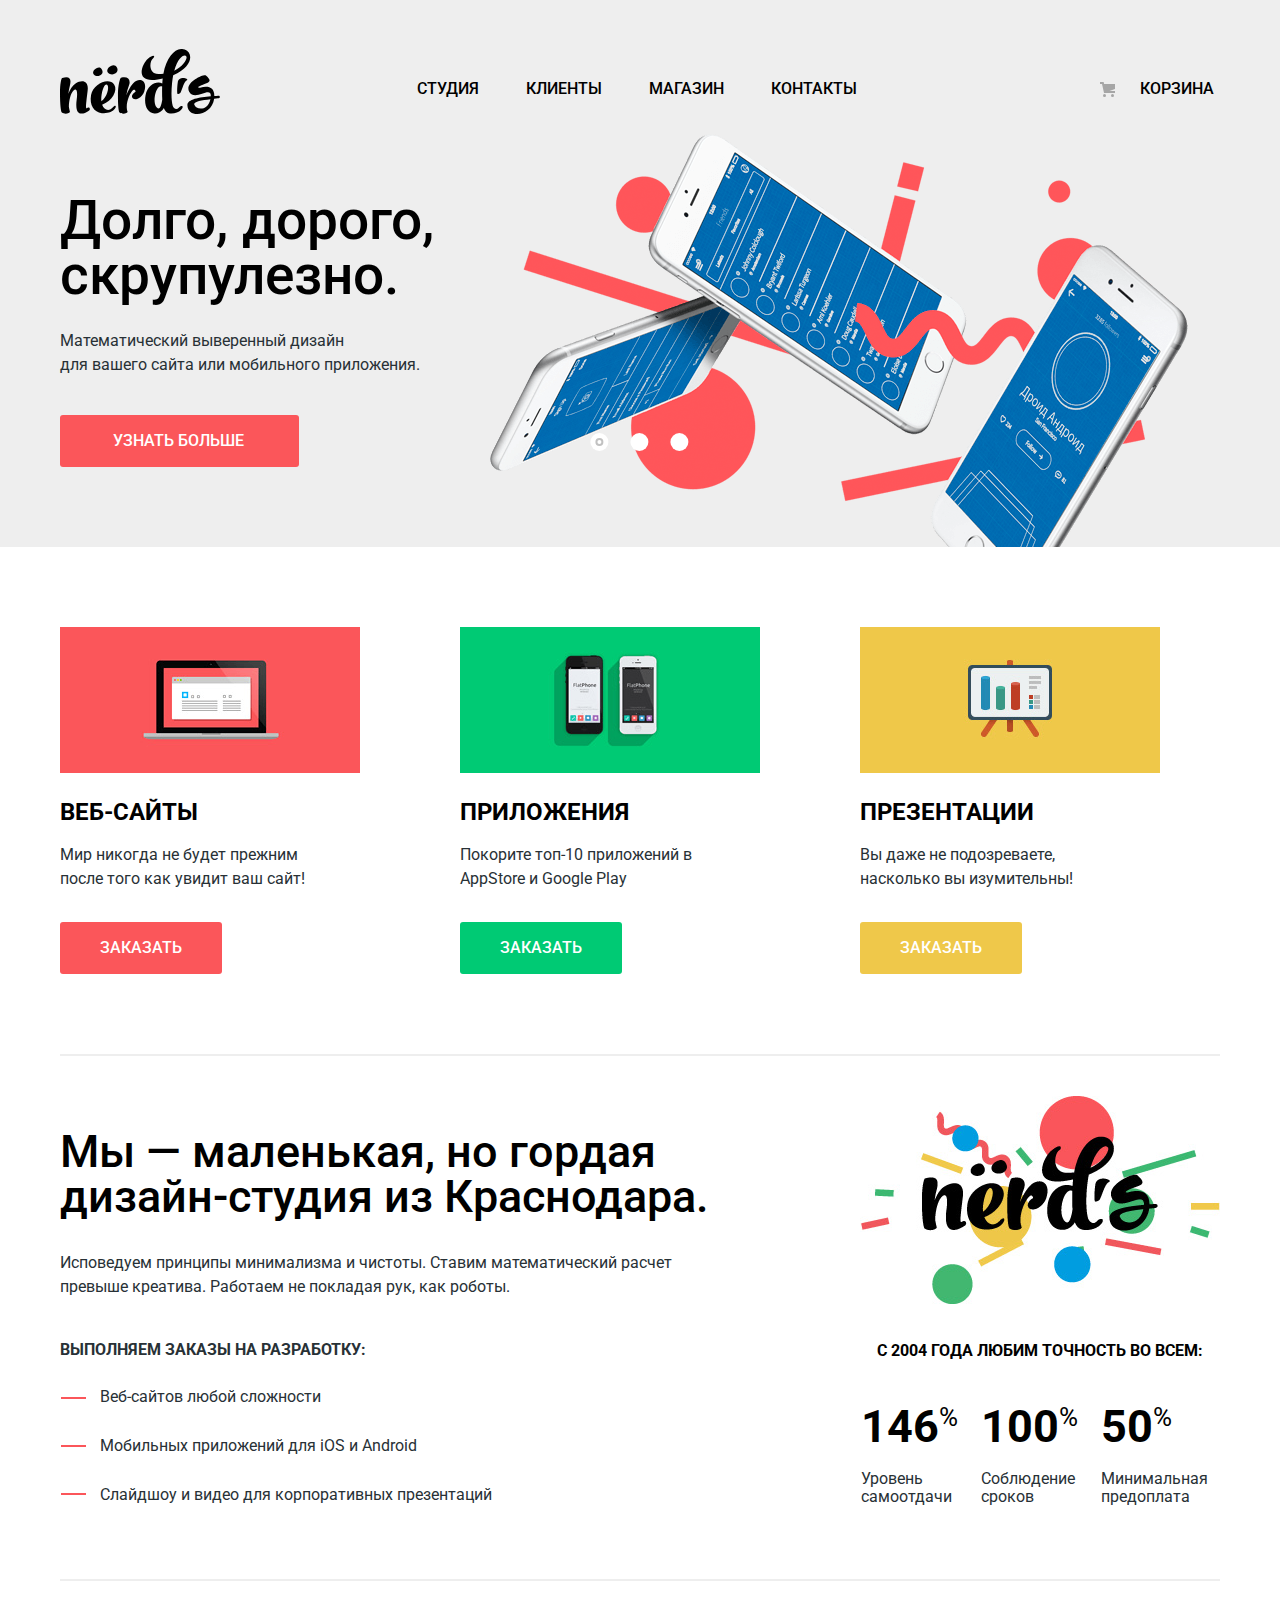
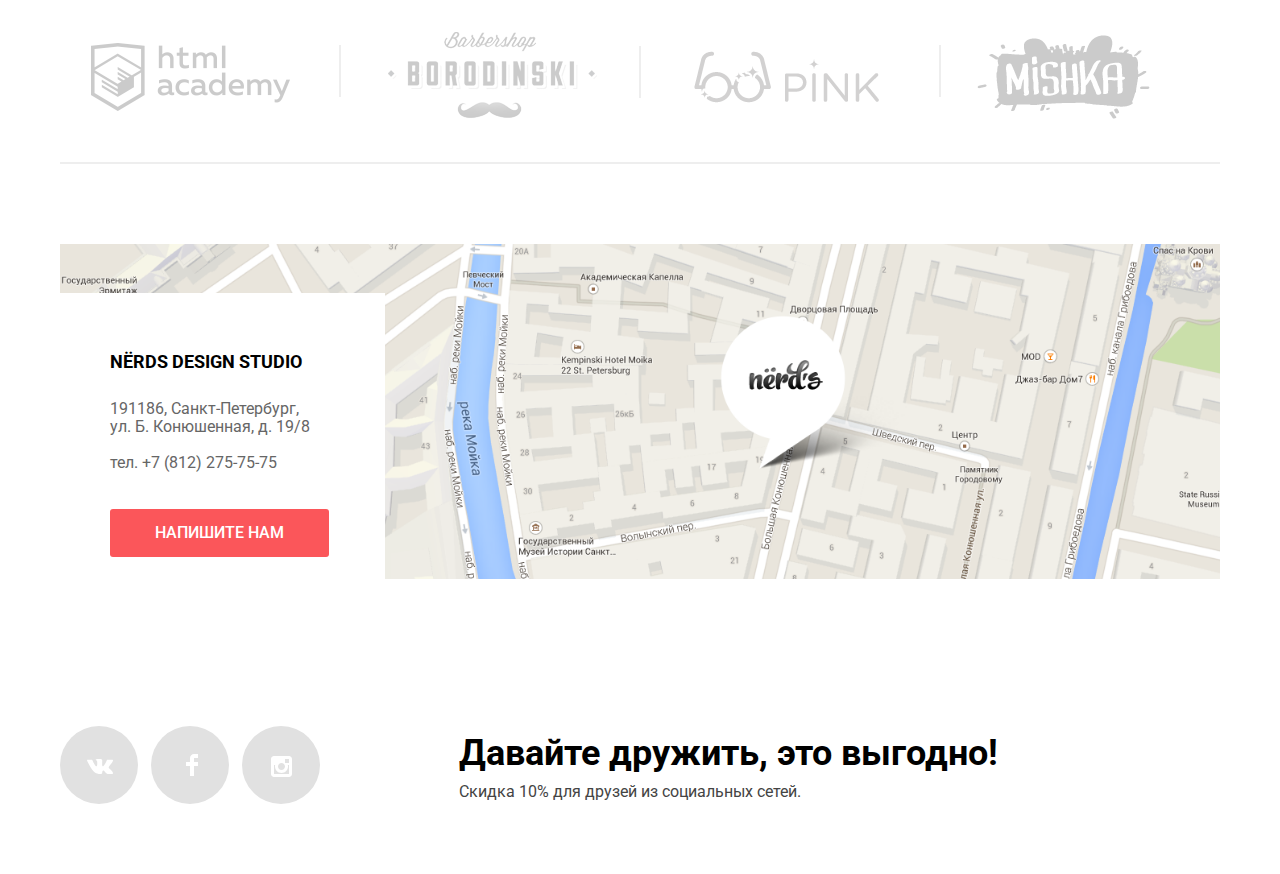
==== commit e352245e: "Итоговая проверка - Попытка 2" ====
--- a/index.html
+++ b/index.html
@@ -37,10 +37,8 @@
 								Контакты
 							</a>
 						</li>
-					</ul>
-					<ul class="cart">
-						<li class="cart__item">
-							<a class="cart__link" href="#">
+						<li class="main-navigation__item main-navigation__item-cart">
+							<a class="main-navigation__link main-navigation__link-cart" href="#">
 								Корзина
 							</a>
 						</li>
@@ -49,9 +47,9 @@
 				
 				<section class="slider">
 					<h1 class="visually-hidden">Дизайн-студия Нёрдс</h1>
-					<input class="visually-hidden" type="radio" id="slider-1" name="toggle" checked>
-					<input class="visually-hidden" type="radio" id="slider-2" name="toggle">
-					<input class="visually-hidden" type="radio" id="slider-3" name="toggle">
+					<input class="visually-hidden slider__input-1" type="radio" id="slider-1" name="toggle" checked>
+					<input class="visually-hidden slider__input-2" type="radio" id="slider-2" name="toggle">
+					<input class="visually-hidden slider__input-3" type="radio" id="slider-3" name="toggle">
 					<div class="slider-controls">
 						<label class="slider-controls__label slider-controls__label_1" for="slider-1">Слайдер1</label>
 						<label class="slider-controls__label slider-controls__label_2" for="slider-2">Слайдер2</label>
@@ -84,95 +82,97 @@
 			</div>
 		</header>
 		
-		<main class="container">
-		
-			<section class="services">
-				<h2 class="visually-hidden">Наши услуги</h2>
-				<ul class="services-list">
-					<li class="services-list__item">
-						<img class="services-list__img" src="img/illustration-1.png" alt="Веб-сайты" width="300" height="146">
-						<h3 class="services-list__title">Веб-сайты</h3>
-						<p class="services-list__text">Мир никогда не будет прежним после того как увидит ваш сайт!</p>
-						<a class="services-list__link services-list__link-red button" href="#">ЗАКАЗАТЬ</a>
-					</li>
-					<li class="services-list__item">
-						<img class="services-list__img" src="img/illustration-2.png" alt="Веб-сайты" width="300" height="146">
-						<h3 class="services-list__title">Приложения</h3>
-						<p class="services-list__text">Покорите топ-10 приложений в AppStore и Google Play</p>
-						<a class="services-list__link services-list__link-green button" href="#">ЗАКАЗАТЬ</a>
-					</li>
-					<li class="services-list__item">
-						<img class="services-list__img" src="img/illustration-3.png" alt="Веб-сайты" width="300" height="146">
-						<h3 class="services-list__title">Презентации</h3>
-						<p class="services-list__text">Вы даже не подозреваете, насколько вы изумительны!</p>
-						<a class="services-list__link services-list__link-yellow button" href="#">ЗАКАЗАТЬ</a>
-					</li>
-				</ul>
-			</section>
-			
-			<section class="features">
-				<h2 class="visually-hidden">Наши принципы</h2>
-				<div class="features-description">
-					<p class="features-description__title">Мы — маленькая, но гордая дизайн-студия из Краснодара.</p>
-					<p class="features-description__text">
-						Исповедуем принципы минимализма и чистоты. Ставим математический расчет превыше креатива. Работаем не покладая рук, как роботы.
-					</p>
-					<p class="features-description__subtitle">Выполняем заказы на разработку:</p>
-					<ul class="features-description__list">
-						<li class="features-description__item">
-							Веб-сайтов любой сложности
-						</li>
-						<li class="features-description__item">
-							Мобильных приложений для iOS и Android
-						</li>
-						<li class="features-description__item">
-							Слайдшоу и видео для корпоративных презентаций
-						</li>
-					</ul>
-				</div>
-				<div class="features-numbers">
-					<img class="features-numbers__img" src="img/nerds-illustration.png" alt="Логотип студии Нёрдс" width="360" height="208">
-					<table class="features-numbers__table">
-						<caption class="features-numbers__table-title">с 2004 года Любим точность во всем:</caption>
-						<tr class="features-numbers__table-title-row1">
-							<td class="features-numbers__table-title-cell-1">146<span>%</span></td>
-							<td class="features-numbers__table-title-cell-1">100<span>%</span></td>
-							<td class="features-numbers__table-title-cell-1">50<span>%</span></td>
-						</tr>
-						<tr class="features-numbers__table-title-row2">
-							<th class="features-numbers__table-title-cell-2">Уровень самоотдачи</th>
-							<th class="features-numbers__table-title-cell-2">Соблюдение сроков</th>
-							<th class="features-numbers__table-title-cell-2">Минимальная предоплата</th>
-						</tr>
-					</table>
-				</div>
-			</section>
-			
-			<section class="partners">
-				<h2 class="visually-hidden">Наши партнеры</h2>
-				<ul class="partners__list">
-					<li class="partners__item">
-						<a class="partners__link" href="https://htmlacademy.ru/intensive/htmlcss" target="_blank">
-							<img class="partners__img" src="img/logo-1.png" alt="Логотип HTML Academy" width="199" height="68">
-						</a>
-					</li>
-					<li class="partners__item">
-						<a class="partners__link" href="#">
-							<img class="partners__img" src="img/logo-2.png" alt="Логотип Borodinski" width="209" height="87">
-						</a>
-					</li>
-					<li class="partners__item">
-						<a class="partners__link" href="#">
-							<img class="partners__img" src="img/logo-3.png" alt="Логотип Pink" width="185" height="52">
-						</a>
-					</li>
-					<li class="partners__item">
-						<a class="partners__link" href="#">
-							<img class="partners__img" src="img/logo-4.png" alt="Логотип Mishka" width="173" height="84">
-						</a>
-					</li>
-				</ul>
-			</section>
+		<main>
+		
+			<div class="container">
+				<section class="services">
+					<h2 class="visually-hidden">Наши услуги</h2>
+					<ul class="services-list">
+						<li class="services-list__item">
+							<img class="services-list__img" src="img/illustration-1.png" alt="Веб-сайты" width="300" height="146">
+							<h3 class="services-list__title">Веб-сайты</h3>
+							<p class="services-list__text">Мир никогда не будет прежним после того как увидит ваш сайт!</p>
+							<a class="services-list__link services-list__link-red button" href="#">ЗАКАЗАТЬ</a>
+						</li>
+						<li class="services-list__item">
+							<img class="services-list__img" src="img/illustration-2.png" alt="Веб-сайты" width="300" height="146">
+							<h3 class="services-list__title">Приложения</h3>
+							<p class="services-list__text">Покорите топ-10 приложений в AppStore и Google Play</p>
+							<a class="services-list__link services-list__link-green button" href="#">ЗАКАЗАТЬ</a>
+						</li>
+						<li class="services-list__item">
+							<img class="services-list__img" src="img/illustration-3.png" alt="Веб-сайты" width="300" height="146">
+							<h3 class="services-list__title">Презентации</h3>
+							<p class="services-list__text">Вы даже не подозреваете, насколько вы изумительны!</p>
+							<a class="services-list__link services-list__link-yellow button" href="#">ЗАКАЗАТЬ</a>
+						</li>
+					</ul>
+				</section>
+				
+				<section class="features">
+					<h2 class="visually-hidden">Наши принципы</h2>
+					<div class="features-description">
+						<p class="features-description__title">Мы — маленькая, но гордая дизайн-студия из Краснодара.</p>
+						<p class="features-description__text">
+							Исповедуем принципы минимализма и чистоты. Ставим математический расчет превыше креатива. Работаем не покладая рук, как роботы.
+						</p>
+						<p class="features-description__subtitle">Выполняем заказы на разработку:</p>
+						<ul class="features-description__list">
+							<li class="features-description__item">
+								Веб-сайтов любой сложности
+							</li>
+							<li class="features-description__item">
+								Мобильных приложений для iOS и Android
+							</li>
+							<li class="features-description__item">
+								Слайдшоу и видео для корпоративных презентаций
+							</li>
+						</ul>
+					</div>
+					<div class="features-numbers">
+						<img class="features-numbers__img" src="img/nerds-illustration.png" alt="Логотип студии Нёрдс" width="360" height="208">
+						<table class="features-numbers__table">
+							<caption class="features-numbers__table-title">с 2004 года Любим точность во всем:</caption>
+							<tr class="features-numbers__table-title-row1">
+								<td class="features-numbers__table-title-cell-1">146<span>%</span></td>
+								<td class="features-numbers__table-title-cell-1">100<span>%</span></td>
+								<td class="features-numbers__table-title-cell-1">50<span>%</span></td>
+							</tr>
+							<tr class="features-numbers__table-title-row2">
+								<th class="features-numbers__table-title-cell-2">Уровень самоотдачи</th>
+								<th class="features-numbers__table-title-cell-2">Соблюдение сроков</th>
+								<th class="features-numbers__table-title-cell-2">Минимальная предоплата</th>
+							</tr>
+						</table>
+					</div>
+				</section>
+				
+				<section class="partners">
+					<h2 class="visually-hidden">Наши партнеры</h2>
+					<ul class="partners__list">
+						<li class="partners__item">
+							<a class="partners__link" href="https://htmlacademy.ru/intensive/htmlcss" target="_blank">
+								<img class="partners__img" src="img/logo-1.png" alt="Логотип HTML Academy" width="199" height="68">
+							</a>
+						</li>
+						<li class="partners__item">
+							<a class="partners__link" href="#">
+								<img class="partners__img" src="img/logo-2.png" alt="Логотип Borodinski" width="209" height="87">
+							</a>
+						</li>
+						<li class="partners__item">
+							<a class="partners__link" href="#">
+								<img class="partners__img" src="img/logo-3.png" alt="Логотип Pink" width="185" height="52">
+							</a>
+						</li>
+						<li class="partners__item">
+							<a class="partners__link" href="#">
+								<img class="partners__img" src="img/logo-4.png" alt="Логотип Mishka" width="173" height="84">
+							</a>
+						</li>
+					</ul>
+				</section>
+			</div>
 		
 		</main>
 		
@@ -241,6 +241,6 @@
 				<button class="button modal-form__block_btn" type="submit">Отправить</button>
 			</form>
 		</section>
-		<script src="js/main.js"></script>
+		<script src="js/main.min.js"></script>
 	</body>
 </html>
--- a/css/style.min.css
+++ b/css/style.min.css
@@ -1 +1 @@
-body,html{-webkit-box-sizing:border-box;box-sizing:border-box}body{min-width:1200px;margin:0;padding:0;font-family:'Roboto', Arial, sans-serif;font-weight:400;font-size:16px;line-height:24px;color:#000000;background-color:#ffffff}a{text-decoration:none;cursor:pointer}img{max-width:100%;height:auto}.button{display:inline-block;padding:17px 40px 17px 40px;color:#ffffff;font-size:16px;font-weight:500;line-height:18px;text-transform:uppercase;background-color:#fb565a;border:none;border-radius:3px}.visually-hidden:not(:focus):not(:active),input[type=checkbox].visually-hidden,input[type=radio].visually-hidden{position:absolute;width:1px;height:1px;margin:-1px;border:0;padding:0;white-space:nowrap;-webkit-clip-path:inset(100%);clip-path:inset(100%);clip:rect(0 0 0 0);overflow:hidden}.container{width:1160px;padding:0 10px;margin:0 auto}.main-header{margin-bottom:80px;background-color:#eeeeee}.main-logo:focus,.main-logo:hover{opacity:0.8}.main-logo:active{opacity:0.3}.main-navigation{display:-webkit-box;display:-ms-flexbox;display:flex;-webkit-box-pack:justify;-ms-flex-pack:justify;justify-content:space-between;-webkit-box-align:center;-ms-flex-align:center;align-items:center;padding-top:49px;margin:auto}.main-navigation__list{display:-webkit-box;display:-ms-flexbox;display:flex;-webkit-box-pack:justify;-ms-flex-pack:justify;justify-content:space-between;width:440px;padding:0;padding-top:8px}.main-navigation__item{margin-right:47px;list-style:none}.cart__link,.main-navigation__link{font-weight:500;line-height:30px;color:#000000;text-transform:uppercase}.cart{position:relative;padding-left:26px;margin-top:24px;list-style:none}.cart:before{content:'';position:absolute;top:8px;left:-16px;width:15px;height:15px;background-image:url("../img/cart-icon.svg");background-repeat:no-repeat;background-position:0 0}.cart__link:focus,.cart__link:hover,.main-navigation__link:focus,.main-navigation__link:hover{color:#fb565a}.cart__link:active,.main-navigation__link:active{color:#000000;opacity:0.3}.slider{position:relative}.slider-controls{position:absolute;left:50%;bottom:108px;width:160px;height:18px;font-size:0;text-align:center;-webkit-transform:translateX(-51%);-ms-transform:translateX(-51%);transform:translateX(-51%);z-index:10}.slider-controls label{position:relative;display:inline-block;padding:11px;width:18px;height:18px;border-radius:50%;cursor:pointer}.slider-controls label:after{content:'';position:absolute;top:12px;left:12px;width:18px;height:18px;background-color:#ffffff;border-radius:50%;z-index:1}.slider-list{padding:0;margin:0;list-style:none}.slider-list__item{display:none;padding:72px 0 80px 0}.slider-list__item:first-child{background:#eeeeee url("../img/slide1.png") no-repeat 93% 13px}.slider-list__item:nth-child(2){background:#eeeeee url("../img/slide2.png") no-repeat 100% 0px}.slider-list__item:nth-child(3){background:#eeeeee url("../img/slide3.png") no-repeat 100% 15px}#slider-1:checked~.slider-list .slider-list__item:first-child{display:block}#slider-2:checked~.slider-list .slider-list__item:nth-child(2){display:block}#slider-3:checked~.slider-list .slider-list__item:nth-child(3){display:block}#slider-1:checked~.slider-controls .slider-controls__label_1:before,#slider-2:checked~.slider-controls .slider-controls__label_2:before,#slider-3:checked~.slider-controls .slider-controls__label_3:before{content:'';position:absolute;top:52%;left:52%;margin:-4px;width:4px;height:4px;background-color:inherit;border:2px solid #c1c1c1;border-radius:50%;z-index:2}.slider-list__title{display:block;margin:0;margin-bottom:26px;max-width:600px;font-size:55px;line-height:55px;font-weight:500}.slider-list__text{margin:0;margin-bottom:38px;max-width:430px;color:#283136;line-height:24px}.slider-list__btn{display:inline-block;padding-left:53px;padding-right:55px}.slider-list__btn:focus,.slider-list__btn:hover{background-color:#e74246}.slider-list__btn:active{color:rgba(255, 255, 255, 0.3);background-color:#d7373b;-webkit-box-shadow:inset 0 3px rgba(0, 0, 0, 0.1);box-shadow:inset 0 3px rgba(0, 0, 0, 0.1)}.services{margin-bottom:80px}.services-list{display:-webkit-box;display:-ms-flexbox;display:flex;-webkit-box-pack:justify;-ms-flex-pack:justify;justify-content:space-between;padding:0;list-style:none}.services-list__item{width:300px}.services-list__item:nth-child(3){margin-right:60px}.services-list__img{margin-bottom:-5px}.services-list__title{margin-bottom:15px;font-size:24px;font-weight:700;line-height:30px;text-transform:uppercase}.services-list__text{margin-bottom:31px;width:260px;color:#283136}.services-list__link-red:focus,.services-list__link-red:hover{background-color:#e74246}.services-list__link-red:active{color:rgba(255, 255, 255, 0.3);-webkit-box-shadow:inset 0 3px 0 rgba(0, 1, 1, 0.1);box-shadow:inset 0 3px 0 rgba(0, 1, 1, 0.1);background-color:#d7373b}.services-list__link-green{background-color:#00ca74}.services-list__link-green:focus,.services-list__link-green:hover{background-color:#00bc6c}.services-list__link-green:active{color:rgba(255, 255, 255, 0.3);-webkit-box-shadow:inset 0 3px 0 rgba(0, 1, 1, 0.1);box-shadow:inset 0 3px 0 rgba(0, 1, 1, 0.1);background-color:#00aa62}.services-list__link-yellow{background-color:#efc84a}.services-list__link-yellow:focus,.services-list__link-yellow:hover{background-color:#eab534}.services-list__link-yellow:active{color:rgba(255, 255, 255, 0.3);-webkit-box-shadow:inset 0 3px 0 rgba(0, 1, 1, 0.1);box-shadow:inset 0 3px 0 rgba(0, 1, 1, 0.1);background-color:#e5a722}.features{display:-webkit-box;display:-ms-flexbox;display:flex;-webkit-box-pack:justify;-ms-flex-pack:justify;justify-content:space-between;margin-bottom:47px;border-top:2px solid #eeeeee}.features-description{padding-top:73px;width:670px}.features-description__title{margin:0;margin-bottom:32px;color:#000000;font-size:45px;font-weight:500;line-height:45px}.features-description__text{margin:0;margin-bottom:39px;color:#283136}.features-description__subtitle{margin:0;margin-bottom:23px;color:#283136;font-weight:700;text-transform:uppercase}.features-description__list{position:relative;margin:0;list-style:none}.features-description__item{padding-bottom:25px;color:#283136}.features-description__item:first-child::before{content:'';position:absolute;top:12px;left:1px;width:25px;height:2px;background-color:#fb565a}.features-description__item:nth-child(2):before{content:'';position:absolute;top:60px;left:1px;width:25px;height:2px;background-color:#fb565a}.features-description__item:nth-child(3):before{content:'';position:absolute;top:108px;left:1px;width:25px;height:2px;background-color:#fb565a}.features-numbers{padding-top:40px;width:360px}.features-numbers__img{margin-bottom:28px}.features-numbers__table{border-collapse:collapse}.features-numbers__table-title{margin-bottom:34px;font-weight:700;text-transform:uppercase}.features-numbers__table-title-row1{font-size:45px;font-weight:700;line-height:10.06px;text-align:left}.features-numbers__table-title-cell-1{padding-bottom:37px;padding-top:15px;width:33%;text-align:left}.features-numbers__table-title-row1 span{font-weight:400;font-size:26px;vertical-align:super}.features-numbers__table-title-cell-2{color:#283136;font-size:16px;font-weight:400;line-height:18px;text-align:left}.partners{margin-bottom:80px;border-top:2px solid #eeeeee;border-bottom:2px solid #eeeeee}.partners__list{display:-webkit-box;display:-ms-flexbox;display:flex;-webkit-box-pack:justify;-ms-flex-pack:justify;justify-content:space-between;-webkit-box-align:center;-ms-flex-align:center;align-items:center;margin:0;padding:51px 70px 33px 31px;list-style:none}.partners__item{position:relative}.partners__item:first-child:after{content:'';position:absolute;top:2px;right:-51px;width:2px;height:52px;background-color:#eeeeee}.partners__item:nth-child(2):after{content:'';position:absolute;top:14px;right:-44px;width:2px;height:52px;background-color:#eeeeee}.partners__item:nth-child(3):after{content:'';position:absolute;top:-6px;right:-62px;width:2px;height:52px;background-color:#eeeeee}.partners__img{opacity:0.2}.partners__img:focus,.partners__img:hover{opacity:1}.partners__img:active{opacity:0.1}.main-footer{margin-bottom:70px}.footer-map__block{position:relative;margin:0 auto;margin-bottom:66px;width:100%;height:416px}.footer-map__iframe{position:absolute;width:100%;height:416px;frameborder:0;z-index:2}.footer-map__img{position:absolute;top:0;left:0;z-index:1}.footer-map__contacts{position:absolute;margin-top:49px;padding:54px 50px 47px 50px;width:225px;max-height:210px;background-color:#ffffff;z-index:3}.footer-map__title{margin:0;margin-bottom:28px;font-size:18px;font-weight:700;line-height:30px;text-transform:uppercase}.footer-map__adress{margin:0;margin-bottom:18px;width:210px;color:#666666;line-height:18px}.footer-map__tel,.footer-map__tel-link{margin:0;margin-bottom:37px;color:#666666;line-height:18px}.footer-map__btn{padding:16px 44px}.footer-map__btn:focus,.footer-map__btn:hover{background-color:#e74246}.footer-map__btn:active{color:rgba(255, 255, 255, 0.3);-webkit-box-shadow:inset 0 3px 0 rgba(0, 1, 1, 0.1);box-shadow:inset 0 3px 0 rgba(0, 1, 1, 0.1);background-color:#d7373b}.footer-social{display:-webkit-box;display:-ms-flexbox;display:flex}.footer-social__list{display:-webkit-box;display:-ms-flexbox;display:flex;-webkit-box-pack:justify;-ms-flex-pack:justify;justify-content:space-between;margin:0;margin-right:126px;padding:0;list-style:none}.footer-social__item{position:relative;margin-right:13px}.footer-social__link{margin:auto;padding:0;width:78px;height:78px;background-color:#e1e1e1;border-radius:50%}.footer-social__link:focus,.footer-social__link:hover{background-color:#e74246}.footer-social__link:active{background-color:#d7373b}.footer-social__link-vk:before{content:'';position:absolute;width:26px;height:15px;left:25px;bottom:37px;background:url("../img/vk-icon.svg") no-repeat}.footer-social__link-fb:before{content:'';position:absolute;width:12px;height:22px;left:33px;bottom:35px;background:url("../img/fb-icon.svg") no-repeat}.footer-social__link-insta:before{content:'';position:absolute;width:21px;height:21px;left:29px;bottom:35px;background:url("../img/insta-icon.svg") no-repeat}.footer-social__link-fb:active:before,.footer-social__link-insta:active:before,.footer-social__link-vk:active:before{opacity:0.3}.footer-social__slogan{margin-top:9px}.footer-social__title{font-size:36px;font-weight:700;line-height:36px}.footer-social__text{margin:0;margin-top:9px;color:#444444;line-height:22px}@-webkit-keyframes bounce{0%{-webkit-transform:translateY(-2000px);transform:translateY(-2000px)}70%{-webkit-transform:translateY(30px);transform:translateY(30px)}90%{-webkit-transform:translateY(-10px);transform:translateY(-10px)}to{-webkit-transform:translateY(0);transform:translateY(0)}}@keyframes bounce{0%{-webkit-transform:translateY(-2000px);transform:translateY(-2000px)}70%{-webkit-transform:translateY(30px);transform:translateY(30px)}90%{-webkit-transform:translateY(-10px);transform:translateY(-10px)}to{-webkit-transform:translateY(0);transform:translateY(0)}}@-webkit-keyframes shake{0%,to{-webkit-transform:translateX(0);transform:translateX(0)}10%,30%,50%,70%,90%{-webkit-transform:translateX(-10px);transform:translateX(-10px)}20%,40%,60%,80%{-webkit-transform:translateX(10px);transform:translateX(10px)}}@keyframes shake{0%,to{-webkit-transform:translateX(0);transform:translateX(0)}10%,30%,50%,70%,90%{-webkit-transform:translateX(-10px);transform:translateX(-10px)}20%,40%,60%,80%{-webkit-transform:translateX(10px);transform:translateX(10px)}}.modal{position:fixed;display:none;top:120px;left:50%;margin-left:-480px;padding:73px 100px 84px 100px;width:760px;background-color:#ffffff;-webkit-box-shadow:0 20px 40px rgba(0, 1, 1, 0.75);box-shadow:0 20px 40px rgba(0, 1, 1, 0.75);z-index:1000}.modal-show{display:block;-webkit-animation:bounce 0.6s;animation:bounce 0.6s}.modal-error{-webkit-animation:shake 0.6s;animation:shake 0.6s}.modal-close{position:absolute;top:78px;right:90px;width:21px;height:21px;background-color:#ffffff;border:none;cursor:pointer}.modal-close:before{content:'';position:absolute;top:0;left:0;width:21px;height:21px;background:url("../img/close-cross.svg") no-repeat;opacity:0.3}.modal-close:focus:before,.modal-close:hover:before{opacity:1}.modal-close:active:before{opacity:0.1}.modal-form__title{display:inline-block;margin-bottom:38px;font-size:45px;font-weight:500;line-height:45px}.modal-form__block{display:-webkit-box;display:-ms-flexbox;display:flex;-webkit-box-pack:justify;-ms-flex-pack:justify;justify-content:space-between;-ms-flex-wrap:wrap;flex-wrap:wrap;margin-bottom:36px}.modal-form__block_name{width:360px}.modal-form__block_email{width:360px}.modal-form label{display:inline-block;margin-bottom:12px;vertical-align:middle;font-weight:700;line-height:18px}.modal-form__block_email input,.modal-form__block_name input{-webkit-box-sizing:border-box;box-sizing:border-box;width:360px;height:50px;padding-left:16px;color:#444444;border:2px solid #d7dcde;border-radius:3px;outline:none}.modal-form__block_feedback{margin-bottom:38px}.modal-form__block_feedback textarea{-webkit-box-sizing:border-box;box-sizing:border-box;padding-left:16px;padding-top:14px;width:760px;height:117px;color:#444444;border:2px solid #d7dcde;border-radius:3px;outline:none}.modal-form__block_email input:hover,.modal-form__block_feedback textarea:hover,.modal-form__block_name input:hover{border-color:#b4b9bb}.modal-form__block_email input:focus,.modal-form__block_feedback textarea:focus,.modal-form__block_name input:focus{color:#444444;border-color:#000000}.modal-form__block_email input:invalid,.modal-form__block_feedback textarea:invalid,.modal-form__block_name input:invalid{color:#e74246;border-color:#e74246}.modal-form__block_btn{padding-left:82px;padding-right:84px;font-family:'Roboto', Arial, sans-serif;font-size:16px;line-height:18px}.modal-form__block_btn:focus,.modal-form__block_btn:hover{background-color:#e74246}.modal-form__block_btn:active{color:#e26c6e;background-color:#d7373b;-webkit-box-shadow:inset 0 3px 0 0 #c13135;box-shadow:inset 0 3px 0 0 #c13135}.main-header__catalog{margin-bottom:55px}.main-navigation__link-active,.main-navigation__link-active:active,.main-navigation__link-active:hover{padding-bottom:12px;border-bottom:2px solid #fb565a}.main-header__title{display:inline-block;margin:70px 0 110px 216px;font-weight:500;font-size:55px;line-height:55px;vertical-align:middle}.main-catalog{display:-webkit-box;display:-ms-flexbox;display:flex;-ms-flex-wrap:wrap;flex-wrap:wrap;margin-bottom:73px}.filter{width:260px;margin-right:140px}.filter-features,.filter-grid,.filter-range{margin:0;padding:0;border:none}.filter-range{margin-bottom:52px}.filter-features__legend,.filter-grid__legend,.filter-range__legend{font-size:18px;font-weight:700;line-height:30px;text-transform:uppercase;letter-spacing:0.05px}.filter-range__legend{margin-bottom:48px}.filter-form label{color:#283136;line-height:20px}.filter-range__controls{position:relative;height:40px;margin-bottom:14px;padding-top:39px;padding-right:20px;padding-left:20px;background-color:#eeeeee;border-radius:3px}.filter-range__scale{height:2px;background-color:#d7dcde}.filter-range__bar{width:70%;height:2px;background-color:#00ca75}.filter-range__toggle{position:absolute;top:30px;left:0;width:4px;height:4px;background-color:#ababab;border:8px solid #ffffff;border-radius:50%;-webkit-box-shadow:0 2px 1px 0 #cfcfcf;box-shadow:0 2px 1px 0 #cfcfcf;cursor:pointer}.filter-range__toggle-min{left:18px}.filter-range__toggle-max{left:160px}.filter-range__price{font-size:0}.filter-range__price-max,.filter-range__price-min{display:inline-block;width:50%;color:#283136;font-size:16px;line-height:22px;text-transform:uppercase}.filter-range__price-max{text-align:right}.filter-range__price input{width:60px;margin-left:8px;padding:9px 10px;font-family:'Roboto', Arial, sans-serif;font-size:16px;line-height:22px;text-align:center;background-color:#eeeeee;border:none;border-radius:3px}.filter-grid{display:-webkit-box;display:-ms-flexbox;display:flex;-webkit-box-orient:vertical;-webkit-box-direction:normal;-ms-flex-direction:column;flex-direction:column;margin-bottom:35px}.filter-grid__legend{margin-bottom:7px}.filter-grid__block{position:relative;padding:8px 0 8px 36px}.filter-grid__block_radio+.filter-grid__block_label:before{content:'';position:absolute;top:8px;left:0;width:25px;height:25px;background:url("../img/radio-off.svg") no-repeat;opacity:0.4}.filter-grid__block_radio:checked+.filter-grid__block_label:before{content:'';position:absolute;top:8px;left:0;width:25px;height:25px;background:url("../img/radio-on.svg") no-repeat;opacity:0.4}.filter-grid__block_label:hover{color:#000000;cursor:pointer}.filter-grid__block_radio+.filter-grid__block_label:hover:before{opacity:1}.filter-grid__block_radio:disabled+.filter-grid__block_label{color:rgba(40, 49, 54, 0.3)}.filter-grid__block_radio:disabled+.filter-grid__block_label:before,.filter-grid__block_radio:disabled+.filter-grid__block_label:hover:before{opacity:0.1}.filter-grid__block_radio:checked:disabled+.filter-grid__block_label{color:rgba(40, 49, 54, 0.3)}.filter-grid__block_radio:checked:disabled+.filter-grid__block_label:before,.filter-grid__block_radio:checked:disabled+.filter-grid__block_label:hover:before{opacity:0.1}.filter-grid__block_radio:focus+.filter-grid__block_label{border-color:#663d15;outline:thin dotted}.filter-features{display:-webkit-box;display:-ms-flexbox;display:flex;-webkit-box-orient:vertical;-webkit-box-direction:normal;-ms-flex-direction:column;flex-direction:column;margin-bottom:38px}.filter-features__legend{margin-bottom:22px}.filter-features__block{position:relative;padding:8px 0 8px 36px}.filter-features__block_checkbox+.filter-features__block_label:before{content:'';position:absolute;top:8px;left:0;width:25px;height:25px;background:url("../img/checkbox-off.svg") no-repeat;opacity:0.4}.filter-features__block_checkbox:checked+.filter-features__block_label:before{content:'';position:absolute;top:8px;left:0;width:25px;height:25px;background:url("../img/checkbox-on.svg") no-repeat;opacity:0.4}.filter-features__block_label:hover{cursor:pointer}.filter-features__block_checkbox+.filter-features__block_label:hover:before{opacity:1}.filter-features__block_checkbox:disabled+.filter-features__block_label{color:rgba(40, 49, 54, 0.3)}.filter-features__block_checkbox:disabled+.filter-features__block_label:before,.filter-features__block_checkbox:disabled+.filter-features__block_label:hover:before{opacity:0.1}.filter-features__block_checkbox:checked:disabled+.filter-features__block_label{color:rgba(40, 49, 54, 0.3)}.filter-features__block_checkbox:checked:disabled+.filter-features__block_label:before,.filter-features__block_checkbox:checked:disabled+.filter-features__block_label:hover:before{opacity:0.1}.filter-features__block_checkbox:focus+.filter-features__block_label{border-color:#663d15;outline:thin dotted}.filter-form__btn{padding-right:88px;padding-left:89px;color:#000000;font-weight:500;line-height:18px;background-color:#eeeeee}.filter-form__btn:focus,.filter-form__btn:hover{background-color:#dfdfdf}.filter-form__btn:active{color:rgba(0, 0, 0, 0.3);background-color:#d5d5d5}.work{display:-webkit-box;display:-ms-flexbox;display:flex;-webkit-box-pack:justify;-ms-flex-pack:justify;justify-content:space-between;-ms-flex-wrap:wrap;flex-wrap:wrap;width:760px}.work-sort{display:-webkit-box;display:-ms-flexbox;display:flex;-webkit-box-pack:justify;-ms-flex-pack:justify;justify-content:space-between;-webkit-box-align:start;-ms-flex-align:start;align-items:flex-start;width:100%;margin-bottom:53px}.work-sort__title{margin:0;font-size:18px;font-weight:700;line-height:18px;text-transform:uppercase}.work-sort__list{display:-webkit-box;display:-ms-flexbox;display:flex;width:360px;margin:0;padding:0;list-style:none}.work-sort__link{margin-right:17px;font-size:14px;line-height:18px;color:rgba(0, 0, 0, 0.3);text-transform:uppercase}.work-sort__link:focus,.work-sort__link:hover{color:rgba(0, 0, 0, 0.6)}.work-sort__link:active{color:#000000}.work-sort__link-active,.work-sort__link-active:hover{color:#000000}.work-sort__link-icon-down{margin-left:48px;margin-right:18px}.work-sort__link-icon-down:active,.work-sort__link-icon-down:focus,.work-sort__link-icon-down:hover{opacity:1}.work-sort__link-icon-up{margin-right:0;opacity:0.2}.work-sort__link-icon-up:focus,.work-sort__link-icon-up:hover{opacity:0.5}.work-sort__link-icon-up:active{opacity:1}.work-catalog{display:-webkit-box;display:-ms-flexbox;display:flex;-ms-flex-wrap:wrap;flex-wrap:wrap;-webkit-box-pack:justify;-ms-flex-pack:justify;justify-content:space-between;margin:0;padding:0;width:760px;list-style:none}.work-catalog__item{position:relative;margin-bottom:33px;padding-top:40px;width:360px;min-height:576px;overflow:hidden}.work-catalog__img{position:absolute;top:40px;left:0;border:1px solid rgba(0, 0, 0, 0.12)}.work-catalog__item:before{content:'';position:absolute;top:0;left:0;width:360px;height:40px;background:url("../img/browser.svg") no-repeat;opacity:0.12;z-index:200}.work-catalog__item:hover:before{opacity:1}.work-catalog__block{position:absolute;bottom:0;left:0;display:none;width:100%;height:231px;text-align:center;background-color:#eeeeee;z-index:20}.work-catalog__item:hover .work-catalog__block{display:block}.work-catalog__title{display:inline-block;margin:27px 0 15px 0;padding:0;vertical-align:middle;font-size:18px;font-weight:700;line-height:30px;text-transform:uppercase}.work-catalog__descr{margin:0;margin-bottom:30px;padding:0;color:#666666;line-height:18px}.work-catalog__descr-barber,.work-catalog__descr-mishka,.work-catalog__descr-sedona{padding-right:80px;padding-left:80px}.work-catalog__descr-aplus,.work-catalog__descr-kvast,.work-catalog__descr-pink{padding-right:60px;padding-left:60px}.work-catalog__link{padding-right:60px;padding-left:62px;font-weight:500;line-height:18px;text-transform:uppercase}.work-catalog__link:focus,.work-catalog__link:hover{background-color:#e74246}.work-catalog__link:active{-webkit-box-shadow:inset 0 3px 0 rgba(0, 1, 1, 0.1);box-shadow:inset 0 3px 0 rgba(0, 1, 1, 0.1);background-color:#d7373b}.work-pagination{display:-webkit-box;display:-ms-flexbox;display:flex;margin:0;margin-top:41px;padding:0;list-style:none}.work-pagination__item{margin-right:11px}.work-pagination__link{padding:17px 21px 17px 21px;color:#000000;background-color:#eeeeee;border-radius:3px}.work-pagination__link-next{padding-right:79px;padding-left:78px;text-transform:uppercase}.work-pagination__link:focus,.work-pagination__link:hover{background-color:#dfdfdf}.work-pagination__link:active{color:rgba(0, 0, 0, 0.3)}.work-pagination__link-active,.work-pagination__link-active:active,.work-pagination__link-active:hover{padding:14px 18px 14px 18px;background-color:#ffffff;border:3px solid #dbdbdb;-webkit-box-shadow:0 0 0 0;box-shadow:0 0 0 0}+body,html{-webkit-box-sizing:border-box;box-sizing:border-box}body{min-width:1200px;margin:0;padding:0;font-family:Roboto,Arial,sans-serif;font-weight:400;font-size:16px;line-height:24px;color:#000;background-color:#fff}a{text-decoration:none;cursor:pointer}img{max-width:100%;height:auto}.button{display:inline-block;vertical-align:middle;padding:17px 40px 17px 40px;color:#fff;font-size:16px;font-weight:500;line-height:18px;text-transform:uppercase;background-color:#fb565a;border:none;border-radius:3px}.visually-hidden:not(:focus):not(:active),input[type=checkbox].visually-hidden,input[type=radio].visually-hidden{position:absolute;width:1px;height:1px;margin:-1px;border:0;padding:0;white-space:nowrap;-webkit-clip-path:inset(100%);clip-path:inset(100%);clip:rect(0 0 0 0);overflow:hidden}.container{width:1160px;padding:0 10px;margin:0 auto}.main-header{margin-bottom:80px;background-color:#eee}.main-logo{margin-right:197px}.main-logo:focus,.main-logo:hover{opacity:.8}.main-logo:active{opacity:.3}.main-navigation{display:-webkit-box;display:-ms-flexbox;display:flex;-webkit-box-pack:justify;-ms-flex-pack:justify;justify-content:flex-start;-webkit-box-align:center;-ms-flex-align:center;align-items:center;padding-top:49px;margin:auto}.main-navigation__list{display:-webkit-box;display:-ms-flexbox;display:flex;-webkit-box-pack:justify;-ms-flex-pack:justify;justify-content:space-between;-ms-flex-wrap:wrap;flex-wrap:wrap;min-width:438px;padding:0;padding-top:8px}.main-navigation__item{margin-right:47px;list-style:none}.main-navigation__link{font-weight:500;line-height:30px;color:#000;text-transform:uppercase}.main-navigation__link:focus,.main-navigation__link:hover{color:#fb565a}.main-navigation__link:active{color:#a6a6a6}.main-navigation__item-cart{margin-left:236px;margin-right:0}.main-navigation__link-cart{position:relative}.main-navigation__link-cart::before{content:'';position:absolute;top:3px;left:-40px;width:15px;height:15px;background-image:url(../img/cart-icon.svg);background-repeat:no-repeat;background-position:0 0}.slider{position:relative}.slider-controls{position:absolute;left:50%;bottom:108px;width:160px;height:18px;font-size:0;text-align:center;-webkit-transform:translateX(-51%);-ms-transform:translateX(-51%);transform:translateX(-51%);z-index:10}.slider-controls label{position:relative;display:inline-block;vertical-align:middle;padding:11px;width:18px;height:18px;border-radius:50%;cursor:pointer}.slider-controls label::after{content:'';position:absolute;top:12px;left:12px;width:18px;height:18px;background-color:#fff;border-radius:50%;z-index:1}.slider-list{padding:0;margin:0;list-style:none}.slider-list__item{display:none;padding:72px 0 80px 0}.slider-list__item:nth-child(1){background:#eee url(../img/slide1.png) no-repeat 93% 13px}.slider-list__item:nth-child(2){background:#eee url(../img/slide2.png) no-repeat 100% 0}.slider-list__item:nth-child(3){background:#eee url(../img/slide3.png) no-repeat 100% 15px}.slider__input-1:checked~.slider-list .slider-list__item:nth-child(1){display:block}.slider__input-2:checked~.slider-list .slider-list__item:nth-child(2){display:block}.slider__input-3:checked~.slider-list .slider-list__item:nth-child(3){display:block}.slider__input-1:checked~.slider-controls .slider-controls__label_1::before,.slider__input-2:checked~.slider-controls .slider-controls__label_2::before,.slider__input-3:checked~.slider-controls .slider-controls__label_3::before{content:'';position:absolute;top:52%;left:52%;margin:-4px;width:4px;height:4px;background-color:inherit;border:2px solid #c1c1c1;border-radius:50%;z-index:2}.slider-list__title{display:block;margin:0;margin-bottom:26px;max-width:600px;font-size:55px;line-height:55px;font-weight:500}.slider-list__text{margin:0;margin-bottom:38px;max-width:430px;color:#283136;line-height:24px}.slider-list__btn{display:inline-block;vertical-align:middle;padding-left:53px;padding-right:55px}.slider-list__btn:focus,.slider-list__btn:hover{background-color:#e74246}.slider-list__btn:active{color:rgba(255,255,255,.3);background-color:#d7373b;-webkit-box-shadow:inset 0 3px rgba(0,0,0,.1);box-shadow:inset 0 3px rgba(0,0,0,.1)}.services{margin-bottom:80px}.services-list{display:-webkit-box;display:-ms-flexbox;display:flex;-webkit-box-pack:justify;-ms-flex-pack:justify;justify-content:space-between;padding:0;list-style:none}.services-list__item{width:300px}.services-list__item:nth-child(3){margin-right:60px}.services-list__img{margin-bottom:-7px}.services-list__title{margin-bottom:15px;font-size:24px;font-weight:700;line-height:30px;text-transform:uppercase}.services-list__text{margin-bottom:31px;width:260px;color:#283136}.services-list__link-red:focus,.services-list__link-red:hover{background-color:#e74246}.services-list__link-red:active{color:rgba(255,255,255,.3);-webkit-box-shadow:inset 0 3px 0 rgba(0,1,1,.1);box-shadow:inset 0 3px 0 rgba(0,1,1,.1);background-color:#d7373b}.services-list__link-green{background-color:#00ca74}.services-list__link-green:focus,.services-list__link-green:hover{background-color:#00bc6c}.services-list__link-green:active{color:rgba(255,255,255,.3);-webkit-box-shadow:inset 0 3px 0 rgba(0,1,1,.1);box-shadow:inset 0 3px 0 rgba(0,1,1,.1);background-color:#00aa62}.services-list__link-yellow{background-color:#efc84a}.services-list__link-yellow:focus,.services-list__link-yellow:hover{background-color:#eab534}.services-list__link-yellow:active{color:rgba(255,255,255,.3);-webkit-box-shadow:inset 0 3px 0 rgba(0,1,1,.1);box-shadow:inset 0 3px 0 rgba(0,1,1,.1);background-color:#e5a722}.features{display:-webkit-box;display:-ms-flexbox;display:flex;-webkit-box-pack:justify;-ms-flex-pack:justify;justify-content:space-between;margin-bottom:47px;border-top:2px solid #eee}.features-description{padding-top:73px;width:670px}.features-description__title{margin:0;margin-bottom:32px;color:#000;font-size:45px;font-weight:500;line-height:45px}.features-description__text{margin:0;margin-bottom:39px;color:#283136}.features-description__subtitle{margin:0;margin-bottom:23px;color:#283136;font-weight:700;text-transform:uppercase}.features-description__list{position:relative;margin:0;list-style:none}.features-description__item{padding-bottom:25px;color:#283136}.features-description__item:nth-child(1)::before{content:'';position:absolute;top:12px;left:1px;width:25px;height:2px;background-color:#fb565a}.features-description__item:nth-child(2)::before{content:'';position:absolute;top:60px;left:1px;width:25px;height:2px;background-color:#fb565a}.features-description__item:nth-child(3)::before{content:'';position:absolute;top:108px;left:1px;width:25px;height:2px;background-color:#fb565a}.features-numbers{padding-top:40px;width:360px}.features-numbers__img{margin-bottom:28px}.features-numbers__table{border-collapse:collapse}.features-numbers__table-title{margin-bottom:34px;font-weight:700;text-transform:uppercase}.features-numbers__table-title-row1{font-size:45px;font-weight:700;line-height:10.06px;text-align:left}.features-numbers__table-title-cell-1{padding-bottom:37px;padding-top:15px;width:33%;text-align:left}.features-numbers__table-title-row1 span{font-weight:400;font-size:26px;vertical-align:super}.features-numbers__table-title-cell-2{color:#283136;font-size:16px;font-weight:400;line-height:18px;text-align:left}.partners{margin-bottom:80px;border-top:2px solid #eee;border-bottom:2px solid #eee}.partners__list{display:-webkit-box;display:-ms-flexbox;display:flex;-webkit-box-pack:justify;-ms-flex-pack:justify;justify-content:space-between;-webkit-box-align:center;-ms-flex-align:center;align-items:center;margin:0;padding:51px 70px 33px 31px;list-style:none}.partners__item{position:relative}.partners__item:nth-child(1):after{content:'';position:absolute;top:2px;right:-51px;width:2px;height:52px;background-color:#eee}.partners__item:nth-child(2):after{content:'';position:absolute;top:14px;right:-44px;width:2px;height:52px;background-color:#eee}.partners__item:nth-child(3):after{content:'';position:absolute;top:-6px;right:-62px;width:2px;height:52px;background-color:#eee}.partners__img{opacity:.2}.partners__img:focus,.partners__img:hover{opacity:1}.partners__img:active{opacity:.1}.main-footer{margin-bottom:70px}.footer-map__block{position:relative;margin:0 auto;margin-bottom:66px;width:100%;height:416px}.footer-map__iframe{position:absolute;width:100%;height:416px;border:0;z-index:2}.footer-map__img{position:absolute;top:0;left:0;z-index:1}.footer-map__contacts{position:absolute;margin-top:49px;padding:54px 50px 47px 50px;width:225px;min-height:210px;max-height:416px;background-color:#fff;z-index:3}.footer-map__title{margin:0;margin-bottom:23px;font-size:18px;font-weight:700;line-height:30px;text-transform:uppercase}.footer-map__adress{margin:0;margin-bottom:18px;width:210px;word-wrap:break-word;color:#666;line-height:18px}.footer-map__tel,.footer-map__tel-link{margin:0;margin-bottom:37px;color:#666;line-height:18px}.footer-map__btn{padding:15px 45px}.footer-map__btn:focus,.footer-map__btn:hover{background-color:#e74246}.footer-map__btn:active{color:rgba(255,255,255,.3);-webkit-box-shadow:inset 0 3px 0 rgba(0,1,1,.1);box-shadow:inset 0 3px 0 rgba(0,1,1,.1);background-color:#d7373b}.footer-social{display:-webkit-box;display:-ms-flexbox;display:flex}.footer-social__list{display:-webkit-box;display:-ms-flexbox;display:flex;-webkit-box-pack:justify;-ms-flex-pack:justify;justify-content:space-between;margin:0;margin-right:126px;padding:0;list-style:none}.footer-social__item{position:relative;margin-right:13px}.footer-social__link{margin:auto;padding:0;width:78px;height:78px;background-color:#e1e1e1;border-radius:50%}.footer-social__link:focus,.footer-social__link:hover{background-color:#e74246}.footer-social__link:active{background-color:#d7373b}.footer-social__link-vk::before{content:'';position:absolute;width:26px;height:15px;left:27px;bottom:30px;background:url(../img/vk-icon.svg) no-repeat}.footer-social__link-fb::before{content:'';position:absolute;width:12px;height:22px;left:35px;bottom:28px;background:url(../img/fb-icon.svg) no-repeat}.footer-social__link-insta::before{content:'';position:absolute;width:21px;height:21px;left:29px;bottom:27px;background:url(../img/insta-icon.svg) no-repeat}.footer-social__link-fb:active::before,.footer-social__link-insta:active::before,.footer-social__link-vk:active::before{opacity:.3}.footer-social__slogan{margin-top:9px}.footer-social__title{font-size:36px;font-weight:700;line-height:36px}.footer-social__text{margin:0;margin-top:9px;color:#444;line-height:22px}@-webkit-keyframes bounce{0%{-webkit-transform:translateY(-2000px);transform:translateY(-2000px)}70%{-webkit-transform:translateY(30px);transform:translateY(30px)}90%{-webkit-transform:translateY(-10px);transform:translateY(-10px)}100%{-webkit-transform:translateY(0);transform:translateY(0)}}@keyframes bounce{0%{-webkit-transform:translateY(-2000px);transform:translateY(-2000px)}70%{-webkit-transform:translateY(30px);transform:translateY(30px)}90%{-webkit-transform:translateY(-10px);transform:translateY(-10px)}100%{-webkit-transform:translateY(0);transform:translateY(0)}}@-webkit-keyframes shake{0%,100%{-webkit-transform:translateX(0);transform:translateX(0)}10%,30%,50%,70%,90%{-webkit-transform:translateX(-10px);transform:translateX(-10px)}20%,40%,60%,80%{-webkit-transform:translateX(10px);transform:translateX(10px)}}@keyframes shake{0%,100%{-webkit-transform:translateX(0);transform:translateX(0)}10%,30%,50%,70%,90%{-webkit-transform:translateX(-10px);transform:translateX(-10px)}20%,40%,60%,80%{-webkit-transform:translateX(10px);transform:translateX(10px)}}.modal{position:fixed;display:none;top:120px;left:50%;margin-left:-480px;padding:73px 100px 84px 100px;width:760px;background-color:#fff;-webkit-box-shadow:0 20px 40px rgba(0,1,1,.75);box-shadow:0 20px 40px rgba(0,1,1,.75);z-index:1000}.modal-show{display:block;-webkit-animation:bounce .6s;animation:bounce .6s}.modal-error{-webkit-animation:shake .6s;animation:shake .6s}.modal-close{position:absolute;top:78px;right:90px;width:21px;height:21px;background-color:#fff;border:none;cursor:pointer}.modal-close::before{content:'';position:absolute;top:0;left:0;width:21px;height:21px;background:url(../img/close-cross.svg) no-repeat;opacity:.3}.modal-close:focus::before,.modal-close:hover::before{opacity:1}.modal-close:active::before{opacity:.1}.modal-form__title{display:inline-block;vertical-align:middle;margin-bottom:38px;font-size:45px;font-weight:500;line-height:45px}.modal-form__block{display:-webkit-box;display:-ms-flexbox;display:flex;-webkit-box-pack:justify;-ms-flex-pack:justify;justify-content:space-between;-ms-flex-wrap:wrap;flex-wrap:wrap;margin-bottom:36px}.modal-form__block_name{width:360px}.modal-form__block_email{width:360px}.modal-form label{display:inline-block;margin-bottom:12px;vertical-align:middle;font-weight:700;line-height:18px}.modal-form__block_email input,.modal-form__block_name input{-webkit-box-sizing:border-box;box-sizing:border-box;width:360px;height:50px;padding-left:16px;color:#444;border:2px solid #d7dcde;border-radius:3px;outline:0}.modal-form__block_feedback{margin-bottom:38px}.modal-form__block_feedback textarea{-webkit-box-sizing:border-box;box-sizing:border-box;padding-left:16px;padding-top:14px;width:760px;height:117px;color:#444;border:2px solid #d7dcde;border-radius:3px;outline:0}.modal-form__block_email input:hover,.modal-form__block_feedback textarea:hover,.modal-form__block_name input:hover{border-color:#b4b9bb}.modal-form__block_email input:focus,.modal-form__block_feedback textarea:focus,.modal-form__block_name input:focus{color:#444;border-color:#000}.modal-form__block_email input:invalid,.modal-form__block_feedback textarea:invalid,.modal-form__block_name input:invalid{color:#e74246;border-color:#e74246}.modal-form__block_btn{padding-left:82px;padding-right:84px;font-family:Roboto,Arial,sans-serif;font-size:16px;line-height:18px}.modal-form__block_btn:focus,.modal-form__block_btn:hover{background-color:#e74246}.modal-form__block_btn:active{color:#e26c6e;background-color:#d7373b;-webkit-box-shadow:inset 0 3px 0 0 #c13135;box-shadow:inset 0 3px 0 0 #c13135}.main-header__catalog{margin-bottom:55px}.main-navigation__link-active,.main-navigation__link-active:active,.main-navigation__link-active:hover{padding-bottom:10px;border-bottom:2px solid #fb565a}.main-header__title{display:inline-block;vertical-align:middle;margin:70px 0 110px 216px;font-weight:500;font-size:55px;line-height:55px;vertical-align:middle}.main-catalog{display:-webkit-box;display:-ms-flexbox;display:flex;-ms-flex-wrap:wrap;flex-wrap:wrap;margin-bottom:73px}.filter{width:260px;margin-right:140px}.filter-features,.filter-grid,.filter-range{margin:0;padding:0;border:none}.filter-range{margin-bottom:52px}.filter-features__legend,.filter-grid__legend,.filter-range__legend{font-size:18px;font-weight:700;line-height:30px;text-transform:uppercase;letter-spacing:.05px}.filter-range__legend{margin-bottom:48px}.filter-form label{color:#283136;line-height:20px}.filter-range__controls{position:relative;height:40px;margin-bottom:14px;padding-top:39px;padding-right:20px;padding-left:20px;background-color:#eee;border-radius:3px}.filter-range__scale{height:2px;background-color:#d7dcde}.filter-range__bar{width:70%;height:2px;background-color:#00ca75}.filter-range__toggle{position:absolute;top:30px;left:0;width:4px;height:4px;background-color:#ababab;border:8px solid #fff;border-radius:50%;-webkit-box-shadow:0 2px 1px 0 #cfcfcf;box-shadow:0 2px 1px 0 #cfcfcf;cursor:pointer}.filter-range__toggle-min{left:18px}.filter-range__toggle-max{left:160px}.filter-range__price{font-size:0}.filter-range__price-max,.filter-range__price-min{display:inline-block;vertical-align:middle;width:50%;color:#283136;font-size:16px;line-height:22px;text-transform:uppercase}.filter-range__price-max{text-align:right}.filter-range__price input{width:60px;margin-left:8px;padding:9px 10px;font-family:Roboto,Arial,sans-serif;font-size:16px;line-height:22px;text-align:center;background-color:#eee;border:none;border-radius:3px}.filter-grid{display:-webkit-box;display:-ms-flexbox;display:flex;-webkit-box-orient:vertical;-webkit-box-direction:normal;-ms-flex-direction:column;flex-direction:column;margin-bottom:35px}.filter-grid__legend{margin-bottom:7px}.filter-grid__block{position:relative;padding:8px 0 8px 36px}.filter-grid__block_radio+.filter-grid__block_label::before{content:'';position:absolute;top:8px;left:0;width:25px;height:25px;background:url(../img/radio-off.svg) no-repeat;opacity:.4}.filter-grid__block_radio:checked+.filter-grid__block_label::before{content:'';position:absolute;top:8px;left:0;width:25px;height:25px;background:url(../img/radio-on.svg) no-repeat;opacity:.4}.filter-grid__block_label:hover{color:#000;cursor:pointer}.filter-grid__block_radio+.filter-grid__block_label:hover::before{opacity:1}.filter-grid__block_radio:disabled+.filter-grid__block_label{color:rgba(40,49,54,.3)}.filter-grid__block_radio:disabled+.filter-grid__block_label::before,.filter-grid__block_radio:disabled+.filter-grid__block_label:hover::before{opacity:.1}.filter-grid__block_radio:checked:disabled+.filter-grid__block_label{color:rgba(40,49,54,.3)}.filter-grid__block_radio:checked:disabled+.filter-grid__block_label::before,.filter-grid__block_radio:checked:disabled+.filter-grid__block_label:hover::before{opacity:.1}.filter-grid__block_radio:focus+.filter-grid__block_label{border-color:#663d15;outline:thin dotted}.filter-features{display:-webkit-box;display:-ms-flexbox;display:flex;-webkit-box-orient:vertical;-webkit-box-direction:normal;-ms-flex-direction:column;flex-direction:column;margin-bottom:38px}.filter-features__legend{margin-bottom:6px}.filter-features__block{position:relative;padding:8px 0 8px 36px}.filter-features__block_checkbox+.filter-features__block_label::before{content:'';position:absolute;top:8px;left:0;width:25px;height:25px;background:url(../img/checkbox-off.svg) no-repeat;opacity:.4}.filter-features__block_checkbox:checked+.filter-features__block_label::before{content:'';position:absolute;top:8px;left:0;width:25px;height:25px;background:url(../img/checkbox-on.svg) no-repeat;opacity:.4}.filter-features__block_label:hover{cursor:pointer}.filter-features__block_checkbox+.filter-features__block_label:hover::before{opacity:1}.filter-features__block_checkbox:disabled+.filter-features__block_label{color:rgba(40,49,54,.3)}.filter-features__block_checkbox:disabled+.filter-features__block_label::before,.filter-features__block_checkbox:disabled+.filter-features__block_label:hover::before{opacity:.1}.filter-features__block_checkbox:checked:disabled+.filter-features__block_label{color:rgba(40,49,54,.3)}.filter-features__block_checkbox:checked:disabled+.filter-features__block_label::before,.filter-features__block_checkbox:checked:disabled+.filter-features__block_label:hover::before{opacity:.1}.filter-features__block_checkbox:focus+.filter-features__block_label{border-color:#663d15;outline:thin dotted}.filter-form__btn{padding-right:88px;padding-left:89px;color:#000;font-weight:500;line-height:18px;background-color:#eee}.filter-form__btn:focus,.filter-form__btn:hover{background-color:#dfdfdf}.filter-form__btn:active{color:rgba(0,0,0,.3);background-color:#d5d5d5}.work{display:-webkit-box;display:-ms-flexbox;display:flex;-webkit-box-pack:justify;-ms-flex-pack:justify;justify-content:space-between;-ms-flex-wrap:wrap;flex-wrap:wrap;width:760px}.work-sort{display:-webkit-box;display:-ms-flexbox;display:flex;-webkit-box-pack:justify;-ms-flex-pack:justify;justify-content:space-between;-webkit-box-align:start;-ms-flex-align:start;align-items:flex-start;width:100%;margin-bottom:53px}.work-sort__title{margin:0;font-size:18px;font-weight:700;line-height:18px;text-transform:uppercase}.work-sort__list{display:-webkit-box;display:-ms-flexbox;display:flex;width:360px;margin:0;padding:0;list-style:none}.work-sort__link{margin-right:17px;font-size:14px;line-height:18px;color:rgba(0,0,0,.3);text-transform:uppercase}.work-sort__link:focus,.work-sort__link:hover{color:rgba(0,0,0,.6)}.work-sort__link:active{color:#000}.work-sort__link-active,.work-sort__link-active:hover{color:#000}.work-sort__link-icon-down{margin-left:48px;margin-right:18px}.work-sort__link-icon-down:active,.work-sort__link-icon-down:focus,.work-sort__link-icon-down:hover{opacity:1}.work-sort__link-icon-up{margin-right:0;opacity:.2}.work-sort__link-icon-up:focus,.work-sort__link-icon-up:hover{opacity:.5}.work-sort__link-icon-up:active{opacity:1}.work-catalog{display:-webkit-box;display:-ms-flexbox;display:flex;-ms-flex-wrap:wrap;flex-wrap:wrap;-webkit-box-pack:justify;-ms-flex-pack:justify;justify-content:space-between;margin:0;padding:0;width:760px;list-style:none}.work-catalog__item{position:relative;margin-bottom:33px;padding-top:40px;width:360px;min-height:576px;overflow:hidden}.work-catalog__img{position:absolute;top:40px;left:0;border:1px solid rgba(0,0,0,.12)}.work-catalog__item::before{content:'';position:absolute;top:0;left:0;width:360px;height:40px;background:url(../img/browser.svg) no-repeat;opacity:.12;z-index:200}.work-catalog__item:hover::before{opacity:1}.work-catalog__block{position:absolute;bottom:0;left:0;display:none;width:100%;min-height:231px;text-align:center;background-color:#eee;z-index:20}.work-catalog__item:hover .work-catalog__block{display:block}.work-catalog__title{display:inline-block;margin:27px 0 15px 0;padding:0;vertical-align:middle;font-size:18px;font-weight:700;line-height:30px;color:#000;text-transform:uppercase}.work-catalog__descr{margin:0;margin-bottom:30px;padding:0;word-wrap:break-word;color:#666;line-height:18px}.work-catalog__descr-barber,.work-catalog__descr-mishka,.work-catalog__descr-sedona{padding-right:80px;padding-left:80px}.work-catalog__descr-aplus,.work-catalog__descr-kvast,.work-catalog__descr-pink{padding-right:60px;padding-left:60px}.work-catalog__link{padding-right:60px;padding-left:62px;font-weight:500;line-height:18px;text-transform:uppercase}.work-catalog__link:focus,.work-catalog__link:hover{background-color:#e74246}.work-catalog__link:active{-webkit-box-shadow:inset 0 3px 0 rgba(0,1,1,.1);box-shadow:inset 0 3px 0 rgba(0,1,1,.1);background-color:#d7373b}.work-pagination{display:-webkit-box;display:-ms-flexbox;display:flex;margin:0;margin-top:41px;padding:0;list-style:none}.work-pagination__item{margin-right:11px}.work-pagination__link{padding:17px 21px 17px 21px;color:#000;background-color:#eee;border-radius:3px}.work-pagination__link-next{padding-right:79px;padding-left:78px;text-transform:uppercase}.work-pagination__link:focus,.work-pagination__link:hover{background-color:#dfdfdf}.work-pagination__link:active{color:rgba(0,0,0,.3)}.work-pagination__link-active,.work-pagination__link-active:active,.work-pagination__link-active:hover{padding:14px 18px 14px 18px;background-color:#fff;border:3px solid #dbdbdb;-webkit-box-shadow:0 0;box-shadow:0 0}